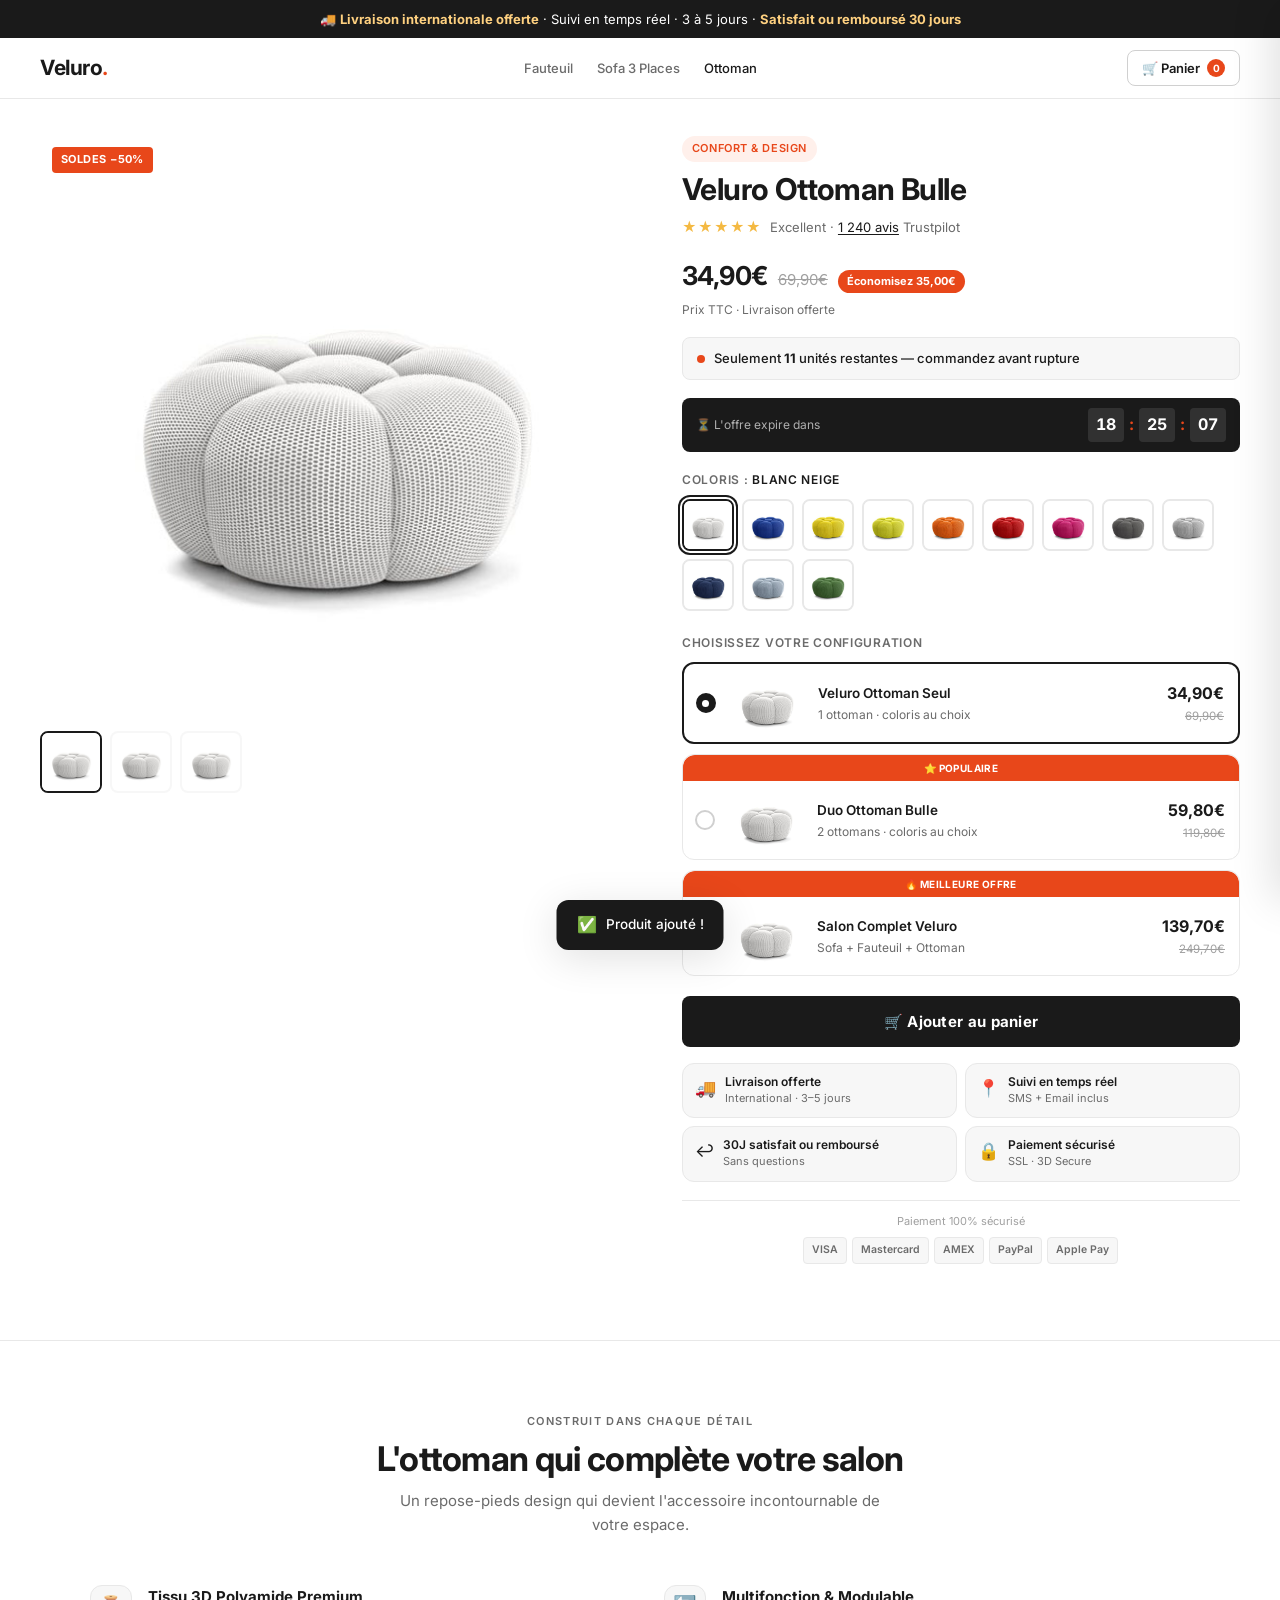
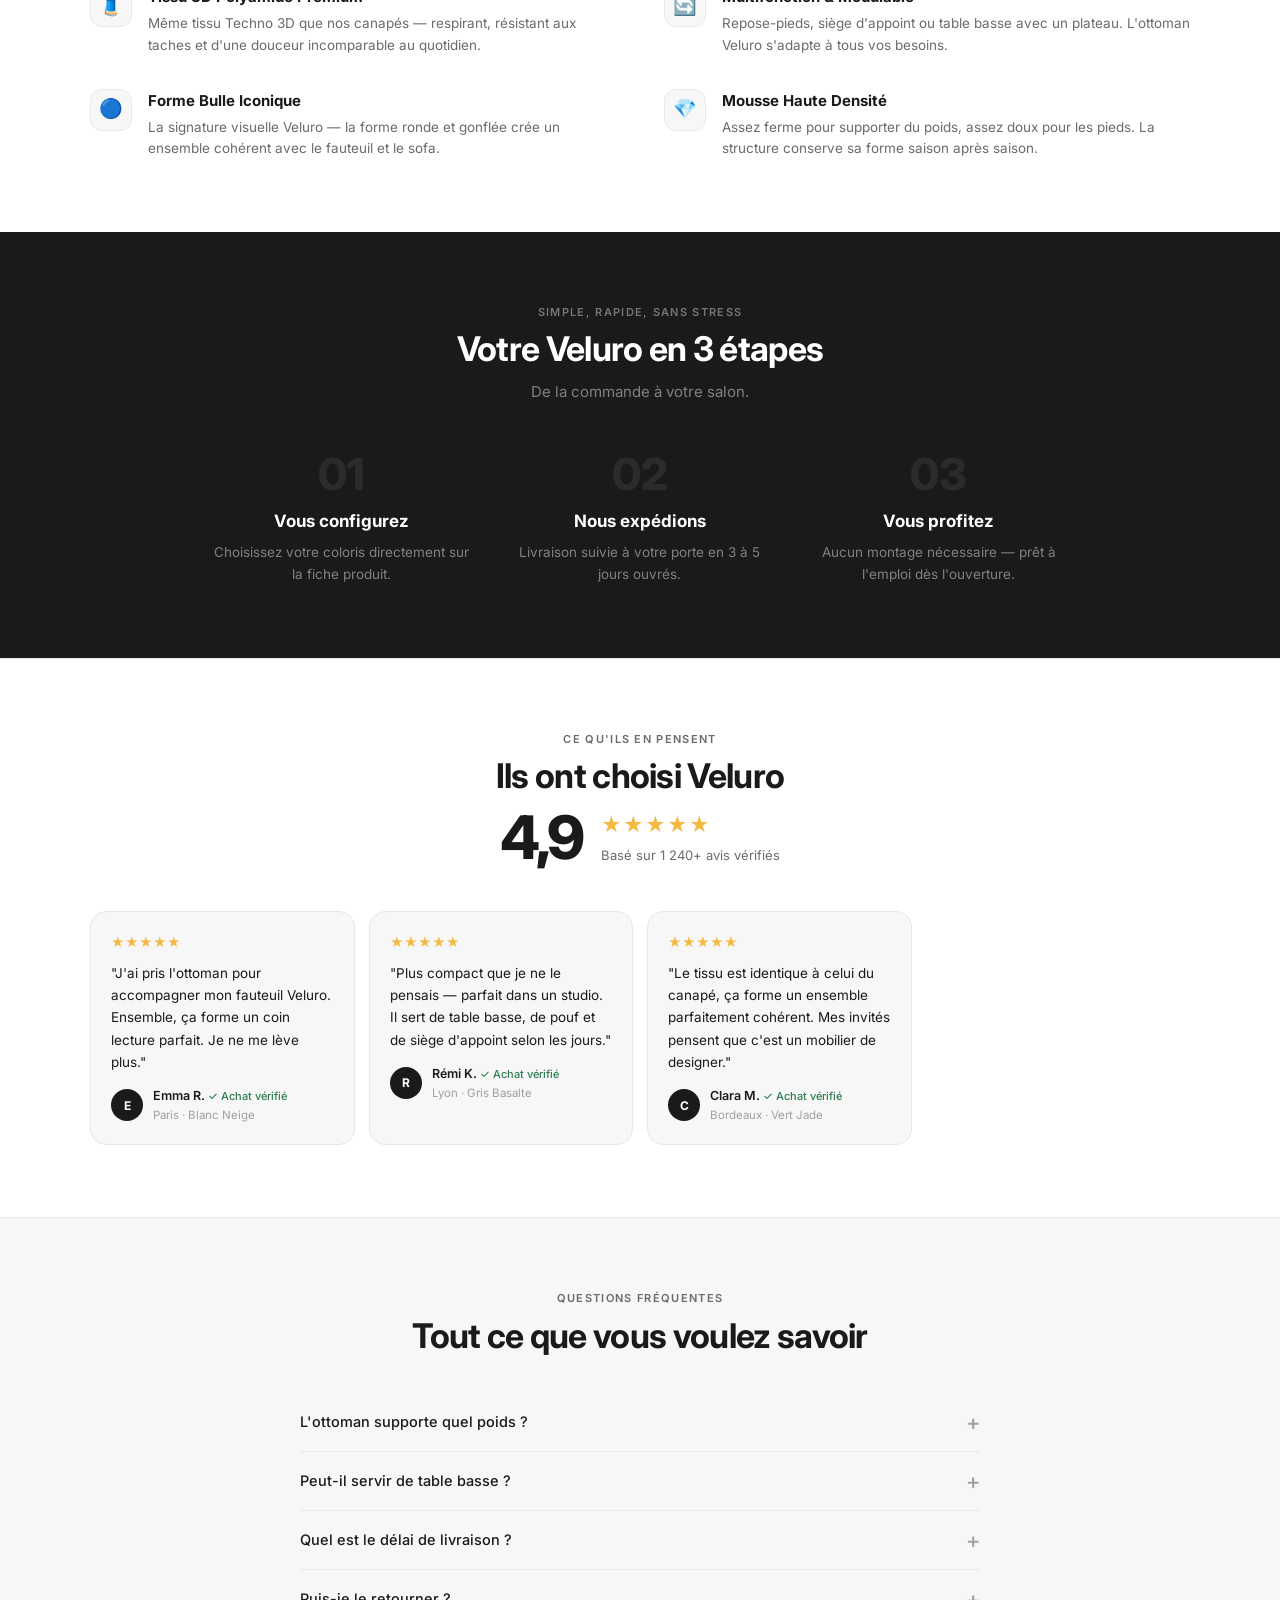
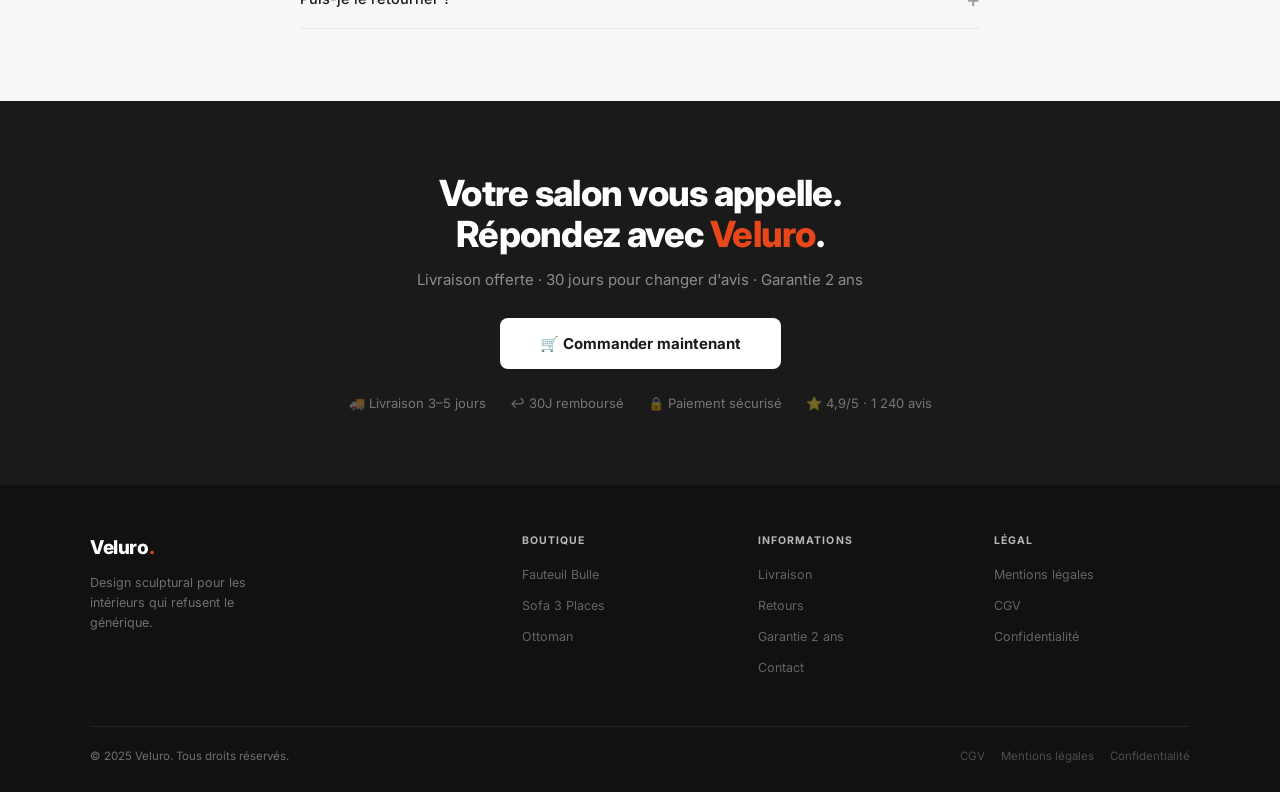
==== ottoman.html @ 2f1d844a "Add files via upload" ====
<!DOCTYPE html>
<html lang="fr">
<head>
<meta charset="UTF-8">
<meta name="viewport" content="width=device-width, initial-scale=1.0">
<title>Veluro Ottoman Bulle – Pouf Design | Confort & Décoration</title>
<meta name="description" content="Le Veluro Ottoman Bulle — pouf design sculptural, tissu 3D premium, 12 coloris. Livraison offerte en 3 à 5 jours. Satisfait ou remboursé 30 jours.">
<link rel="preconnect" href="https://fonts.googleapis.com">
<link rel="preconnect" href="https://fonts.gstatic.com" crossorigin>
<link href="https://fonts.googleapis.com/css2?family=Inter:wght@300;400;500;600;700&display=swap" rel="stylesheet">
<link rel="stylesheet" href="veluro.css">
</head>
<body>

<div class="announce-bar">🚚 <strong>Livraison internationale offerte</strong> · Suivi en temps réel · 3 à 5 jours · <strong>Satisfait ou remboursé 30 jours</strong></div>

<!-- MOBILE NAV -->
<div class="mobile-nav-overlay" id="mobile-nav-overlay"></div>
<nav class="mobile-nav" id="mobile-nav">
  <div class="mobile-nav-header">
    <span class="mobile-nav-logo">Veluro<span>.</span></span>
    <button class="mobile-nav-close" id="mobile-nav-close">✕</button>
  </div>
  <div class="mobile-nav-links">
    <a href="index.html"><span class="nav-emoji">🪑</span> Fauteuil Bulle</a>
    <a href="sofa-3-places.html"><span class="nav-emoji">🛋️</span> Sofa 3 Places</a>
    <a href="ottoman.html" class="active"><span class="nav-emoji">⬜</span> Ottoman</a>
    <a href="index.html#avis"><span class="nav-emoji">⭐</span> Avis clients</a>
    <a href="index.html#faq"><span class="nav-emoji">❓</span> FAQ</a>
  </div>
  <div class="mobile-nav-footer"><p>© 2025 Veluro — Design & Confort</p></div>
</nav>

<header class="site-header">
  <div class="header-inner">
    <button class="hamburger-btn" id="hamburger-btn" aria-label="Menu">
      <span></span><span></span><span></span>
    </button>
    <a href="index.html" class="logo">Veluro<span>.</span></a>
    <ul class="desktop-nav">
      <li><a href="index.html">Fauteuil</a></li>
      <li><a href="sofa-3-places.html">Sofa 3 Places</a></li>
      <li><a href="ottoman.html" class="active">Ottoman</a></li>
    </ul>
    <button class="cart-icon-btn" onclick="openCart()">🛒 Panier <span class="cart-count-badge">0</span></button>
  </div>
</header>

<!-- PRODUCT -->
<div class="product-wrap" id="produit">
  <div class="gallery">
    <div class="gallery-main-img">
      <span class="sale-badge">Soldes −50%</span>
      <img id="main-img" src="images3/SnowWhitecopy_91f4c73e-9f6e-4083-89a8-7492646d7f47.jpg" alt="Veluro Ottoman Bulle">
    </div>
    <div class="gallery-thumbs" id="gallery-thumbs"></div>
  </div>

  <div class="product-info">
    <span class="product-tag">Confort & Design</span>
    <h1 class="product-title">Veluro Ottoman Bulle</h1>
    <div class="review-row">
      <span class="stars">★★★★★</span>
      <span class="review-text">Excellent · <a href="#avis">1 240 avis</a> Trustpilot</span>
    </div>
    <div class="price-row">
      <span class="price-now" id="disp-price">34,90€</span>
      <span class="price-was" id="disp-was">69,90€</span>
      <span class="price-save-pill">Économisez 35,00€</span>
    </div>
    <p class="price-sub">Prix TTC · Livraison offerte</p>

    <div class="stock-bar">
      <span class="stock-dot"></span>
      <span class="stock-text">Seulement <strong id="stock-count">11</strong> unités restantes — commandez avant rupture</span>
    </div>
    <div class="countdown-bar">
      <span class="cd-label">⏳ L'offre expire dans</span>
      <div class="cd-units">
        <span class="cd-block" id="cd-h">00</span><span class="cd-sep">:</span>
        <span class="cd-block" id="cd-m">00</span><span class="cd-sep">:</span>
        <span class="cd-block" id="cd-s">00</span>
      </div>
    </div>

    <div>
      <p class="opt-label">Coloris : <span id="sel-color">Blanc Neige</span></p>
      <div class="swatches" id="swatches-container"></div>
    </div>

    <!-- BUNDLES -->
    <div>
      <p class="bundles-label">Choisissez votre configuration</p>
      <div class="bundle-cards">

        <!-- Bundle 1 -->
        <div class="bundle-card selected" onclick="pickBundle(this,34.90,69.90,'Ottoman Seul',1)">
          <div class="bundle-card-top">
            <div class="bundle-card-radio-col"><div class="bundle-radio-circle"></div></div>
            <div class="bundle-card-img"><img id="bundle-img-1" src="images3/SnowWhitecopy_91f4c73e-9f6e-4083-89a8-7492646d7f47.jpg" alt="Ottoman Seul"></div>
            <div class="bundle-card-body">
              <div class="bundle-card-name">Veluro Ottoman Seul</div>
              <div class="bundle-card-desc">1 ottoman · coloris au choix</div>
            </div>
            <div class="bundle-card-price-col">
              <div class="bundle-card-price-now">34,90€</div>
              <div class="bundle-card-price-was">69,90€</div>
            </div>
          </div>
        </div>

        <!-- Bundle 2 -->
        <div class="bundle-card" onclick="pickBundle(this,59.80,119.80,'Duo Ottoman',2)">
          <span class="bundle-card-badge">⭐ Populaire</span>
          <div class="bundle-card-top">
            <div class="bundle-card-radio-col"><div class="bundle-radio-circle"></div></div>
            <div class="bundle-card-img"><img id="bundle-img-2" src="images3/SnowWhitecopy_91f4c73e-9f6e-4083-89a8-7492646d7f47.jpg" alt="Duo Ottoman"></div>
            <div class="bundle-card-body">
              <div class="bundle-card-name">Duo Ottoman Bulle</div>
              <div class="bundle-card-desc">2 ottomans · coloris au choix</div>
            </div>
            <div class="bundle-card-price-col">
              <div class="bundle-card-price-now">59,80€</div>
              <div class="bundle-card-price-was">119,80€</div>
            </div>
          </div>
          <div class="bundle-color-picker" id="bcp-2">
            <div class="bcp-row">
              <span class="bcp-label">Ottoman 1 :</span>
              <div class="bcp-select-wrap"><select class="bcp-select" id="bcp-2-1" onchange="onBcpChange(2,1,this)"></select><span class="bcp-color-dot" id="bcp-dot-2-1"></span></div>
            </div>
            <div class="bcp-row">
              <span class="bcp-label">Ottoman 2 :</span>
              <div class="bcp-select-wrap"><select class="bcp-select" id="bcp-2-2" onchange="onBcpChange(2,2,this)"></select><span class="bcp-color-dot" id="bcp-dot-2-2"></span></div>
            </div>
          </div>
        </div>

        <!-- Bundle 3 : Salon Complet -->
        <div class="bundle-card" onclick="pickBundle(this,139.70,249.70,'Salon Complet',3)">
          <span class="bundle-card-badge">🔥 Meilleure offre</span>
          <div class="bundle-card-top">
            <div class="bundle-card-radio-col"><div class="bundle-radio-circle"></div></div>
            <div class="bundle-card-img"><img id="bundle-img-3" src="images3/SnowWhitecopy_91f4c73e-9f6e-4083-89a8-7492646d7f47.jpg" alt="Salon Complet"></div>
            <div class="bundle-card-body">
              <div class="bundle-card-name">Salon Complet Veluro</div>
              <div class="bundle-card-desc">Sofa + Fauteuil + Ottoman</div>
            </div>
            <div class="bundle-card-price-col">
              <div class="bundle-card-price-now">139,70€</div>
              <div class="bundle-card-price-was">249,70€</div>
            </div>
          </div>
          <div class="bundle-complete" id="bundle-complete-3">
            <div class="bundle-complete-title">Votre salon complet</div>
            <div class="bundle-products">
              <div class="bundle-product-item">
                <div class="bundle-product-img"><img id="bc3-img-sofa" src="images2/1_49313922-ed5e-4e73-9e68-3b0fe6fcdf74.jpg.png" alt="Sofa"></div>
                <div class="bundle-product-name">Sofa<br>3 Places</div>
                <select class="bundle-product-select" id="bc3-sofa" onchange="onBc3Change('sofa',this)"></select>
                <div class="bundle-product-prices"><span class="bundle-product-price">69,90€</span><span class="bundle-product-was">110,00€</span></div>
              </div>
              <div class="bundle-product-item">
                <div class="bundle-product-img"><img id="bc3-img-fauteuil" src="images/1_53d7c3f1-f844-4260-9f95-11002ea92583.jpg" alt="Fauteuil"></div>
                <div class="bundle-product-name">Fauteuil<br>Bulle</div>
                <select class="bundle-product-select" id="bc3-fauteuil" onchange="onBc3Change('fauteuil',this)"></select>
                <div class="bundle-product-prices"><span class="bundle-product-price">34,90€</span><span class="bundle-product-was">79,90€</span></div>
              </div>
              <div class="bundle-product-item">
                <div class="bundle-product-img"><img id="bc3-img-ottoman" src="images3/SnowWhitecopy_91f4c73e-9f6e-4083-89a8-7492646d7f47.jpg" alt="Ottoman"></div>
                <div class="bundle-product-name">Ottoman<br>Bulle</div>
                <select class="bundle-product-select" id="bc3-ottoman" onchange="onBc3Change('ottoman',this)"></select>
                <div class="bundle-product-prices"><span class="bundle-product-price">34,90€</span><span class="bundle-product-was">69,90€</span></div>
              </div>
            </div>
            <div class="bundle-total-row">
              <span class="bundle-total-label">Total salon</span>
              <span><span class="bundle-total-price">139,70€</span><span class="bundle-total-was">249,70€</span></span>
            </div>
          </div>
        </div>

      </div>
    </div>

    <button class="btn-atc" onclick="addToCart()">🛒 Ajouter au panier</button>

    <div class="reasur-strip">
      <div class="reasur-item"><div class="reasur-icon">🚚</div><div><div class="reasur-title">Livraison offerte</div><div class="reasur-sub">International · 3–5 jours</div></div></div>
      <div class="reasur-item"><div class="reasur-icon">📍</div><div><div class="reasur-title">Suivi en temps réel</div><div class="reasur-sub">SMS + Email inclus</div></div></div>
      <div class="reasur-item"><div class="reasur-icon">↩️</div><div><div class="reasur-title">30J satisfait ou remboursé</div><div class="reasur-sub">Sans questions</div></div></div>
      <div class="reasur-item"><div class="reasur-icon">🔒</div><div><div class="reasur-title">Paiement sécurisé</div><div class="reasur-sub">SSL · 3D Secure</div></div></div>
    </div>
    <div class="pay-row">
      <p>Paiement 100% sécurisé</p>
      <div class="pay-icons"><span class="pay-chip">VISA</span><span class="pay-chip">Mastercard</span><span class="pay-chip">AMEX</span><span class="pay-chip">PayPal</span><span class="pay-chip">Apple Pay</span></div>
    </div>
  </div>
</div>

<!-- FEATURES -->
<section class="section-features">
  <div class="sw">
    <p class="s-eyebrow">Construit dans chaque détail</p>
    <h2 class="s-title">L'ottoman qui complète votre salon</h2>
    <p class="s-sub">Un repose-pieds design qui devient l'accessoire incontournable de votre espace.</p>
    <div class="feat-grid">
      <div class="feat-item"><div class="feat-icon-wrap">🧵</div><div><h3>Tissu 3D Polyamide Premium</h3><p>Même tissu Techno 3D que nos canapés — respirant, résistant aux taches et d'une douceur incomparable au quotidien.</p></div></div>
      <div class="feat-item"><div class="feat-icon-wrap">🔄</div><div><h3>Multifonction & Modulable</h3><p>Repose-pieds, siège d'appoint ou table basse avec un plateau. L'ottoman Veluro s'adapte à tous vos besoins.</p></div></div>
      <div class="feat-item"><div class="feat-icon-wrap">🔵</div><div><h3>Forme Bulle Iconique</h3><p>La signature visuelle Veluro — la forme ronde et gonflée crée un ensemble cohérent avec le fauteuil et le sofa.</p></div></div>
      <div class="feat-item"><div class="feat-icon-wrap">💎</div><div><h3>Mousse Haute Densité</h3><p>Assez ferme pour supporter du poids, assez doux pour les pieds. La structure conserve sa forme saison après saison.</p></div></div>
    </div>
  </div>
</section>

<!-- PROCESS -->
<section class="section-process">
  <div class="sw">
    <p class="s-eyebrow">Simple, rapide, sans stress</p>
    <h2 class="s-title">Votre Veluro en 3 étapes</h2>
    <p class="s-sub">De la commande à votre salon.</p>
    <div class="steps">
      <div class="step"><div class="step-n">01</div><h3>Vous configurez</h3><p>Choisissez votre coloris directement sur la fiche produit.</p></div>
      <div class="step"><div class="step-n">02</div><h3>Nous expédions</h3><p>Livraison suivie à votre porte en 3 à 5 jours ouvrés.</p></div>
      <div class="step"><div class="step-n">03</div><h3>Vous profitez</h3><p>Aucun montage nécessaire — prêt à l'emploi dès l'ouverture.</p></div>
    </div>
  </div>
</section>

<!-- REVIEWS -->
<section class="section-reviews" id="avis">
  <div class="sw">
    <p class="s-eyebrow">Ce qu'ils en pensent</p>
    <h2 class="s-title">Ils ont choisi Veluro</h2>
    <div class="rating-hero"><div class="rating-num">4,9</div><div class="rating-info"><div class="stars">★★★★★</div><p>Basé sur 1 240+ avis vérifiés</p></div></div>
    <div class="reviews-grid">
      <div class="review-card"><div class="review-stars">★★★★★</div><p class="review-body">"J'ai pris l'ottoman pour accompagner mon fauteuil Veluro. Ensemble, ça forme un coin lecture parfait. Je ne me lève plus."</p><div class="reviewer"><div class="reviewer-avatar">E</div><div><div class="reviewer-name">Emma R. <span class="verified">✓ Achat vérifié</span></div><div class="reviewer-loc">Paris · Blanc Neige</div></div></div></div>
      <div class="review-card"><div class="review-stars">★★★★★</div><p class="review-body">"Plus compact que je ne le pensais — parfait dans un studio. Il sert de table basse, de pouf et de siège d'appoint selon les jours."</p><div class="reviewer"><div class="reviewer-avatar">R</div><div><div class="reviewer-name">Rémi K. <span class="verified">✓ Achat vérifié</span></div><div class="reviewer-loc">Lyon · Gris Basalte</div></div></div></div>
      <div class="review-card"><div class="review-stars">★★★★★</div><p class="review-body">"Le tissu est identique à celui du canapé, ça forme un ensemble parfaitement cohérent. Mes invités pensent que c'est un mobilier de designer."</p><div class="reviewer"><div class="reviewer-avatar">C</div><div><div class="reviewer-name">Clara M. <span class="verified">✓ Achat vérifié</span></div><div class="reviewer-loc">Bordeaux · Vert Jade</div></div></div></div>
    </div>
  </div>
</section>

<!-- FAQ -->
<section class="section-faq" id="faq">
  <div class="sw">
    <p class="s-eyebrow">Questions fréquentes</p>
    <h2 class="s-title">Tout ce que vous voulez savoir</h2>
    <div class="faq-list">
      <div class="faq-item"><button class="faq-q" onclick="toggleFaq(this)">L'ottoman supporte quel poids ?<span class="faq-icon">+</span></button><div class="faq-a">L'ottoman Veluro supporte jusqu'à 120 kg. Sa structure interne en mousse haute densité est conçue pour un usage quotidien intensif.</div></div>
      <div class="faq-item"><button class="faq-q" onclick="toggleFaq(this)">Peut-il servir de table basse ?<span class="faq-icon">+</span></button><div class="faq-a">Oui, avec un plateau rigide posé dessus (non inclus), l'ottoman devient une table basse design. Sa surface plane le rend parfait pour cet usage.</div></div>
      <div class="faq-item"><button class="faq-q" onclick="toggleFaq(this)">Quel est le délai de livraison ?<span class="faq-icon">+</span></button><div class="faq-a">3 à 5 jours ouvrés, livraison gratuite avec suivi SMS et email inclus.</div></div>
      <div class="faq-item"><button class="faq-q" onclick="toggleFaq(this)">Puis-je le retourner ?<span class="faq-icon">+</span></button><div class="faq-a">30 jours pour changer d'avis. Nous organisons le ramassage et vous remboursons intégralement.</div></div>
    </div>
  </div>
</section>

<!-- CTA -->
<section class="section-cta-banner">
  <h2>Votre salon vous appelle.<br>Répondez avec <em>Veluro</em>.</h2>
  <p>Livraison offerte · 30 jours pour changer d'avis · Garantie 2 ans</p>
  <button class="cta-big-btn" onclick="addToCart()">🛒 Commander maintenant</button>
  <div class="cta-trust-row">
    <span class="cta-trust-item">🚚 Livraison 3–5 jours</span>
    <span class="cta-trust-item">↩️ 30J remboursé</span>
    <span class="cta-trust-item">🔒 Paiement sécurisé</span>
    <span class="cta-trust-item">⭐ 4,9/5 · 1 240 avis</span>
  </div>
</section>

<!-- FOOTER -->
<footer class="site-footer">
  <div class="footer-inner">
    <div class="footer-top">
      <div><div class="footer-brand-logo">Veluro<span>.</span></div><p class="footer-brand-desc">Design sculptural pour les intérieurs qui refusent le générique.</p></div>
      <div class="footer-col"><h4>Boutique</h4><ul><li><a href="index.html">Fauteuil Bulle</a></li><li><a href="sofa-3-places.html">Sofa 3 Places</a></li><li><a href="ottoman.html">Ottoman</a></li></ul></div>
      <div class="footer-col"><h4>Informations</h4><ul><li><a href="#">Livraison</a></li><li><a href="#">Retours</a></li><li><a href="#">Garantie 2 ans</a></li><li><a href="#">Contact</a></li></ul></div>
      <div class="footer-col"><h4>Légal</h4><ul><li><a href="#">Mentions légales</a></li><li><a href="#">CGV</a></li><li><a href="#">Confidentialité</a></li></ul></div>
    </div>
    <div class="footer-bottom"><span>© 2025 Veluro. Tous droits réservés.</span><div class="footer-legal"><a href="#">CGV</a><a href="#">Mentions légales</a><a href="#">Confidentialité</a></div></div>
  </div>
</footer>

<!-- CART -->
<div class="cart-overlay" id="cart-overlay" onclick="closeCart()"></div>
<div class="cart-drawer" id="cart-drawer">
  <div class="cart-hd"><span class="cart-hd-title">Mon Panier</span><button class="cart-close-btn" onclick="closeCart()">✕</button></div>
  <div class="cart-urgency"><span class="fire">🔥</span> Prix réservé encore <strong id="cart-cd-display">00:00:00</strong></div>
  <div class="cart-body">
    <div class="cart-empty-state" id="cart-empty"><div class="empty-ico">🛒</div><h4>Votre panier est vide</h4><p>Ajoutez un produit pour commencer</p></div>
    <div class="cart-items-list" id="cart-items" style="display:none"></div>
  </div>
    <div class="cart-ft" id="cart-ft" style="display:none">
    <div class="cart-total-row">
      <span class="cart-total-lbl">Total</span>
      <span class="cart-total-val" id="cart-total">0,00€</span>
    </div>
    <p class="cart-ship-note">✅ Livraison internationale offerte incluse</p>
    <button class="checkout-btn" id="checkout-btn" onclick="handleCheckout()">🔒 Procéder au paiement</button>
    <p class="checkout-sub">Visa · Mastercard · PayPal · Apple Pay</p>
  </div>
</div>
<div class="toast" id="toast"><span class="toast-ico">✅</span><span id="toast-msg">Produit ajouté !</span></div>

<script src="veluro-shared.js"></script>
<script>
const COLORIS = [
  {name:'Blanc Neige',   hex:'#D5D4D3', img:'images3/SnowWhitecopy_91f4c73e-9f6e-4083-89a8-7492646d7f47.jpg'},
  {name:'Bleu Cobalt',   hex:'#6475a8', img:'images3/CobaltBluecopy_04658753-9d11-4447-9d70-b1292005e120.webp'},
  {name:'Jaune Cèdre',   hex:'#d7ca64', img:'images3/CedreYellowcopy_15fb49a5-5077-451f-b60e-dc1d312bcec4.webp'},
  {name:'Vert Topazo',   hex:'#cfcd6e', img:'images3/TopazeGreencopy_ee5364b4-16f5-4d88-8010-1b8ba42b1b9e.webp'},
  {name:'Orange',        hex:'#d88c5f', img:'images3/Orangecopy_e41867a6-1bb5-4dbb-aff2-a6b08ef6ff27.webp'},
  {name:'Rouge',         hex:'#bd5c5e', img:'images3/RubyRedcopy_3b2b6751-cfec-431a-b48f-e1ec4563c1ba.webp'},
  {name:'Fuchsia',       hex:'#c66690', img:'images3/Fuchsiacopy_4d8a9b6b-65b8-4496-b97b-04d8ec2d8ab9.webp'},
  {name:'Gris Basalte',  hex:'#898887', img:'images3/BasalteGraycopy_1bd36f9d-dd4f-4d2f-a52d-9f0a6dda8769.jpg'},
  {name:'Gris',          hex:'#bbbbbb', img:'images3/Graycopy_7af23ff3-757d-456d-9e96-00d8a7c3946c.jpg'},
  {name:'Bleu Zéphyr',   hex:'#666e83', img:'images3/BluZeffirocopy_1d1b63c8-9214-4bdf-b8b9-2fc6278f0a70.webp'},
  {name:'Aquamarine',    hex:'#acb5be', img:'images3/AcquaMarinacopy_36b8c81a-87b9-46b1-a437-2664da6ef3de.jpg'},
  {name:'Vert Jade',     hex:'#7b9173', img:'images3/VerdeGiadacopy_145fe3db-6fda-40a4-a56d-90390101468c.avif'},
];
// Ottoman n'a qu'une image par coloris
// Galerie = [img, img, img, img] (on répète pour les thumbs)
function getImages(col){ return [col.img, col.img, col.img]; }

const FAUTEUIL_COLORIS=[
  {name:'Blanc Ivoire',img:'images/1_53d7c3f1-f844-4260-9f95-11002ea92583.jpg'},
  {name:'Bleu Océan',img:'images/1_60242dbc-7ccc-44ec-8279-3f442f894a8b.webp'},
  {name:'Vert Sauge',img:'images/1_89d6ccd8-eeeb-423c-9ed7-7f3885cb3746.jpg'},
  {name:'Jaune Soleil',img:'images/1_2c7f5fc6-cc2a-4eaf-8a4c-f1c15d8867f0.webp'},
  {name:'Vert Forêt',img:'images/1_6ddeb713-a461-4373-ad21-59469c8d11ae.webp'},
  {name:'Orange',img:'images/1_65144f61-47c7-4dbe-b1c8-481a03db3848.webp'},
  {name:'Rouge',img:'images/1_092fe042-a24d-4f73-b55c-f6fefc663777.webp'},
  {name:'Rose',img:'images/1_ffbffcc5-7e7d-4df3-8f7d-8c628b7a1075.webp'},
  {name:'Gris Anthracite',img:'images/1_206c2581-3c5d-431f-b1af-c65dc1f10cfd.jpg'},
  {name:'Gris Perle',img:'images/1_af059685-99e4-492f-bc43-21eecaeed026.jpg'},
  {name:'Bleu Ciel',img:'images/1_7c80a6a8-cdde-428e-afb3-bfc6f76614fe.jpg'},
  {name:'Bleu Nuit',img:'images/1_f7360738-f595-4acb-a1ee-159885bcfca1.jpg'},
];
const SOFA_COLORIS=[
  {name:'Blanc Neige',img:'images2/1_49313922-ed5e-4e73-9e68-3b0fe6fcdf74.jpg.png'},
  {name:'Bleu Océan',img:'images2/1_bc05c986-a6c7-405f-aa86-80f266f40950.webp'},
  {name:'Vert Sauge',img:'images2/1_f5d23f63-99ca-42b9-bac4-1383c81ff9be.webp'},
  {name:'Jaune Soleil',img:'images2/1_4b6b8c69-e1d4-4be8-8370-123e9b4d06d1.webp'},
  {name:'Vert Forêt',img:'images2/1_bb071b89-2f30-43fa-aa7e-bff8f011e011.webp'},
  {name:'Orange',img:'images2/1_af07a365-7c42-4ce0-afa8-84d55a69a443.webp'},
  {name:'Rouge',img:'images2/1_0f26761f-df87-41ef-bee7-9fa8678b6a15.webp'},
  {name:'Rose',img:'images2/1_9c7dc2fd-b948-492b-98ab-ee91b6d27d5a.webp'},
  {name:'Gris Anthracite',img:'images2/1_d407bd07-83a9-4c81-b61f-720d257e7d31.webp'},
  {name:'Gris Perle',img:'images2/1_a4562632-6fec-490a-a8c6-cfd45831d5c8.jpg'},
  {name:'Bleu Ciel',img:'images2/1_f256d588-dd59-443b-9dc2-0412fb025f70.webp'},
  {name:'Bleu Nuit',img:'images2/1_da0a0622-f77d-4e33-89da-018f0370f439.webp'},
];

const STOCK=[11,9,7,12,8,10,7,11,9,12,8,7];
let currentColorIdx=0;
let bundle={name:'Ottoman Seul',price:34.90,was:69.90,qty:1};
const bundleColors={2:{1:0,2:0}};

function initSwatches(){
  const c=document.getElementById('swatches-container');
  COLORIS.forEach((col,i)=>{
    const el=document.createElement('div');
    el.className='swatch'+(i===0?' active':'');
    el.setAttribute('title',col.name);
    el.onclick=()=>pickColor(i);
    const img=document.createElement('img'); img.src=col.img; img.alt=col.name; img.loading='lazy';
    el.appendChild(img); c.appendChild(el);
  });
}

function initBcp(){
  [[2,[1,2]]].forEach(([bNum,slots])=>{
    slots.forEach(slot=>{
      const sel=document.getElementById(`bcp-${bNum}-${slot}`);
      if(!sel)return;
      COLORIS.forEach((col,i)=>{ const opt=document.createElement('option'); opt.value=i; opt.textContent=col.name; sel.appendChild(opt); });
      updateBcpDot(bNum,slot,0);
    });
  });
  ['sofa','fauteuil','ottoman'].forEach(prod=>{
    const sel=document.getElementById(`bc3-${prod}`);
    if(!sel)return;
    const list=prod==='sofa'?SOFA_COLORIS:prod==='fauteuil'?FAUTEUIL_COLORIS:COLORIS;
    list.forEach((col,i)=>{ const opt=document.createElement('option'); opt.value=i; opt.textContent=col.name; sel.appendChild(opt); });
  });
}

function onBcpChange(bNum,slot,selectEl){
  const idx=parseInt(selectEl.value);
  bundleColors[bNum][slot]=idx;
  updateBcpDot(bNum,slot,idx);
  if(slot===1){const bImg=document.getElementById(`bundle-img-${bNum}`); if(bImg)bImg.src=COLORIS[idx].img;}
}
function updateBcpDot(bNum,slot,idx){
  const dot=document.getElementById(`bcp-dot-${bNum}-${slot}`); if(dot)dot.style.background=COLORIS[idx].hex;
}
function onBc3Change(prod,sel){
  const idx=parseInt(sel.value);
  const list=prod==='sofa'?SOFA_COLORIS:prod==='fauteuil'?FAUTEUIL_COLORIS:COLORIS;
  const imgEl=document.getElementById(`bc3-img-${prod}`); if(imgEl)imgEl.src=list[idx].img||list[idx].images?.[0];
}

function pickColor(idx){
  currentColorIdx=idx;
  const c=COLORIS[idx];
  document.getElementById('sel-color').textContent=c.name;
  document.querySelectorAll('#swatches-container .swatch').forEach((s,i)=>s.classList.toggle('active',i===idx));
  document.getElementById('main-img').src=c.img;
  renderThumbs([c.img,c.img,c.img],0);
  document.getElementById('stock-count').textContent=STOCK[idx]||11;
  ['bundle-img-1','bundle-img-2','bundle-img-3'].forEach(id=>{const el=document.getElementById(id);if(el)el.src=c.img;});
  const bc3ot=document.getElementById('bc3-ottoman'); if(bc3ot)bc3ot.value=idx;
  const bc3img=document.getElementById('bc3-img-ottoman'); if(bc3img)bc3img.src=c.img;
  [2].forEach(bNum=>{ bundleColors[bNum][1]=idx; const s=document.getElementById(`bcp-${bNum}-1`); if(s)s.value=idx; updateBcpDot(bNum,1,idx); });
}

function pickBundle(el,price,was,name,qty){
  document.querySelectorAll('.bundle-card').forEach(c=>c.classList.remove('selected'));
  el.classList.add('selected');
  bundle={name,price,was,qty};
  document.getElementById('disp-price').textContent=price.toFixed(2).replace('.',',')+'€';
  document.getElementById('disp-was').textContent=was.toFixed(2).replace('.',',')+'€';
}

function addToCart(){
  const c=COLORIS[currentColorIdx];
  if(bundle.qty===1){
    pushToCart('Veluro Ottoman Bulle — '+bundle.name,c.name,bundle.price,c.img,bundle.was);
  } else if(bundle.qty===2){
    pushToCart('Veluro Ottoman 1',COLORIS[bundleColors[2][1]].name,29.90,COLORIS[bundleColors[2][1]].img,69.90);
    pushToCart('Veluro Ottoman 2',COLORIS[parseInt(document.getElementById('bcp-2-2').value)||0].name,29.90,COLORIS[parseInt(document.getElementById('bcp-2-2').value)||0].img,69.90);
  } else {
    const sofaIdx=parseInt(document.getElementById('bc3-sofa').value)||0;
    const fIdx=parseInt(document.getElementById('bc3-fauteuil').value)||0;
    const oIdx=parseInt(document.getElementById('bc3-ottoman').value)||0;
    pushToCart('Veluro Sofa 3 Places',SOFA_COLORIS[sofaIdx].name,69.90,SOFA_COLORIS[sofaIdx].img,110.00);
    pushToCart('Veluro Fauteuil Bulle',FAUTEUIL_COLORIS[fIdx].name,34.90,FAUTEUIL_COLORIS[fIdx].img,79.90);
    pushToCart('Veluro Ottoman',COLORIS[oIdx].name,34.90,COLORIS[oIdx].img,69.90);
  }
  showToast('Ajouté au panier !');
  openCart();
}

initSwatches();
initBcp();
renderThumbs([COLORIS[0].img,COLORIS[0].img,COLORIS[0].img],0);
initCountdown('cd-h','cd-m','cd-s','cart-cd-display');
</script>
<script src="https://shopi-production-e678.up.railway.app/sg-cart.js?slug=veluro-82b39d" async></script>
<!-- ShopiBridge Script v2 - Adapté Veluro (HTML statique) -->
<script>
(function(){
  var SB_KEY = "pk_ed62baf9a217b87e0e723fb0f1aea49019512cd9";
  var SB_API = "https://shopi-production-e678.up.railway.app";
  var _cachedUrl = null;
  var _resolving = false;
  var _done = false;

  function injectSpinnerCSS() {
    if (document.getElementById('_sb_css')) return;
    var s = document.createElement('style');
    s.id = '_sb_css';
    s.textContent = '@keyframes _sb_spin{to{transform:rotate(360deg)}} ._sb_spinner{display:inline-block;width:1em;height:1em;border:2px solid currentColor;border-top-color:transparent;border-radius:50%;animation:_sb_spin .7s linear infinite;vertical-align:middle;margin-right:6px;opacity:.8}';
    document.head.appendChild(s);
  }

  function showSpinner(btn) {
    if (btn._sb_originalHTML) return;
    btn._sb_originalHTML = btn.innerHTML;
    btn._sb_originalStyle = btn.style.cssText;
    btn.innerHTML = '<span class="_sb_spinner"></span>' + (btn._sb_originalHTML || '');
    btn.style.opacity = '0.8';
    btn.style.cursor = 'wait';
    btn.style.pointerEvents = 'none';
  }

  function hideSpinner(btn) {
    if (!btn._sb_originalHTML) return;
    btn.innerHTML = btn._sb_originalHTML;
    btn.style.cssText = btn._sb_originalStyle || '';
    btn._sb_originalHTML = null;
    btn.disabled = false;
  }

  function getMatchKeys() {
    var k = {};
    try {
      document.cookie.split(';').forEach(function(c){
        var p=c.trim();
        if(p.startsWith('_fbp=')) k.fbp=p.slice(5);
        if(p.startsWith('_fbc=')) k.fbc=p.slice(5);
      });
      k.eventSourceUrl = window.location.href;
    } catch(e){}
    return k;
  }

  // ── Lecture du panier Veluro (localStorage) ──
  function getVeluroCart() {
    try {
      var cart = JSON.parse(localStorage.getItem('veluro_cart') || '[]');
      // Mapping vers le format ShopiBridge
      // On utilise les IDs du products.json Veluro
      var VARIANT_MAP = {
        'Veluro Fauteuil Bulle|Blanc Ivoire':      100000000100001,
        'Veluro Fauteuil Bulle|Bleu Océan':        100000000100002,
        'Veluro Fauteuil Bulle|Vert Sauge':        100000000100003,
        'Veluro Fauteuil Bulle|Jaune Soleil':      100000000100004,
        'Veluro Fauteuil Bulle|Vert Forêt':        100000000100005,
        'Veluro Fauteuil Bulle|Orange Terracotta': 100000000100006,
        'Veluro Fauteuil Bulle|Rouge Carmin':      100000000100007,
        'Veluro Fauteuil Bulle|Rose Poudré':       100000000100008,
        'Veluro Fauteuil Bulle|Gris Anthracite':   100000000100009,
        'Veluro Fauteuil Bulle|Gris Perle':        100000000100010,
        'Veluro Fauteuil Bulle|Bleu Ciel':         100000000100011,
        'Veluro Fauteuil Bulle|Bleu Nuit':         100000000100012,
        'Veluro Sofa 3 Places|Blanc Neige':        100000000200001,
        'Veluro Sofa 3 Places|Bleu Océan':         100000000200002,
        'Veluro Sofa 3 Places|Vert Sauge':         100000000200003,
        'Veluro Sofa 3 Places|Jaune Soleil':       100000000200004,
        'Veluro Sofa 3 Places|Vert Forêt':         100000000200005,
        'Veluro Sofa 3 Places|Orange Terracotta':  100000000200006,
        'Veluro Sofa 3 Places|Rouge Carmin':       100000000200007,
        'Veluro Sofa 3 Places|Rose Poudré':        100000000200008,
        'Veluro Sofa 3 Places|Gris Anthracite':    100000000200009,
        'Veluro Sofa 3 Places|Gris Perle':         100000000200010,
        'Veluro Sofa 3 Places|Bleu Ciel':          100000000200011,
        'Veluro Sofa 3 Places|Bleu Nuit':          100000000200012,
        'Veluro Ottoman Bulle|Blanc Neige':         100000000300001,
        'Veluro Ottoman Bulle|Bleu Cobalt':         100000000300002,
        'Veluro Ottoman Bulle|Jaune Cèdre':         100000000300003,
        'Veluro Ottoman Bulle|Vert Topazo':         100000000300004,
        'Veluro Ottoman Bulle|Orange':              100000000300005,
        'Veluro Ottoman Bulle|Rouge':               100000000300006,
        'Veluro Ottoman Bulle|Fuchsia':             100000000300007,
        'Veluro Ottoman Bulle|Gris Basalte':        100000000300008,
        'Veluro Ottoman Bulle|Gris':                100000000300009,
        'Veluro Ottoman Bulle|Bleu Zéphyr':         100000000300010,
        'Veluro Ottoman Bulle|Aquamarine':          100000000300011,
        'Veluro Ottoman Bulle|Vert Jade':           100000000300012
      };
      var PRODUCT_MAP = {
        'Fauteuil Bulle': 100000000000001,
        'Sofa 3 Places':  100000000000002,
        'Ottoman Bulle':  100000000000003
      };
      return cart.map(function(item) {
        // Trouver le nom de base du produit
        var prodName = 'Fauteuil Bulle';
        if (item.name && item.name.indexOf('Sofa') !== -1) prodName = 'Sofa 3 Places';
        if (item.name && item.name.indexOf('Ottoman') !== -1) prodName = 'Ottoman Bulle';
        var lookupKey = 'Veluro ' + prodName + '|' + (item.color || '');
        var variantId = VARIANT_MAP[lookupKey] || 100000000100001;
        var productId = PRODUCT_MAP[prodName] || 100000000000001;
        return {
          variantId: variantId,
          productId: productId,
          quantity: item.qty || 1,
          price: item.price || 49.90
        };
      });
    } catch(e) { return []; }
  }

  function doResolve(items, callback, pre) {
    fetch(SB_API + '/api/public/shopibridge/resolve', {
      method: 'POST',
      headers: { 'Content-Type': 'application/json' },
      body: JSON.stringify({ storePublicKey: SB_KEY, items: items, sessionData: getMatchKeys(), preResolve: !!pre })
    }).then(function(r){ return r.json(); }).then(callback).catch(function(){
      callback({ available: false, reason: 'Erreur de connexion. Veuillez réessayer.' });
    });
  }

  function preResolve() {
    if (_resolving || _done) return;
    _resolving = true;
    var items = getVeluroCart();
    if (!items.length) { _resolving = false; return; }
    doResolve(items, function(d){
      _resolving = false;
      _done = true;
      if (d.available && d.checkoutUrl) _cachedUrl = d.checkoutUrl;
    }, true);
  }

  function sbRedirect(btn) {
    if (_cachedUrl) { window.location.href = _cachedUrl; return; }
    var items = getVeluroCart();
    doResolve(items, function(d){
      if (d.available && d.checkoutUrl) {
        window.location.href = d.checkoutUrl;
      } else {
        hideSpinner(btn);
        alert(d.reason || 'Checkout indisponible.');
      }
    }, false);
  }

  function interceptCheckoutBtn(btn) {
    btn.addEventListener('mouseenter', preResolve);
    btn.addEventListener('touchstart', preResolve, { passive: true });
    btn.addEventListener('click', function(e){
      e.preventDefault(); e.stopPropagation();
      showSpinner(btn);
      sbRedirect(btn);
    }, true);
  }

  function initSB() {
    injectSpinnerCSS();
    // Ciblage du bouton checkout Veluro
    document.querySelectorAll('#checkout-btn, .checkout-btn').forEach(function(btn){
      if (!btn.__sb_hooked) { btn.__sb_hooked = true; interceptCheckoutBtn(btn); }
    });
  }

  document.addEventListener('DOMContentLoaded', function(){ initSB(); });
  var obs = new MutationObserver(initSB);
  document.addEventListener('DOMContentLoaded', function(){
    obs.observe(document.body, { childList: true, subtree: true });
  });
})();
</script>
</body>
</html>
---- veluro.css ----
/* ================================================================
   VELURO — CSS PARTAGÉ (veluro.css)
   Utilisé par index.html, sofa-3-places.html, ottoman.html
================================================================ */
:root{
  --white:#fff;--bg:#fff;--bg-soft:#F7F7F7;--border:#E8E8E8;--border-dark:#D0D0D0;
  --charcoal:#1A1A1A;--text:#1A1A1A;--text-muted:#6B6B6B;--text-light:#A0A0A0;
  --accent:#E8471A;--accent-soft:#FFF0EB;--green:#2E7D52;
  --r:8px;--rl:12px;--rxl:16px;
  --shadow:0 2px 12px rgba(0,0,0,.08);--shadow-lg:0 8px 40px rgba(0,0,0,.12);
  --font:'Inter',-apple-system,sans-serif;--tr:all .2s ease;
}
*,*::before,*::after{box-sizing:border-box;margin:0;padding:0}
html{scroll-behavior:smooth}
body{font-family:var(--font);background:var(--bg);color:var(--text);line-height:1.6;font-size:15px}
img{max-width:100%;display:block} a{color:inherit;text-decoration:none} button{cursor:pointer;border:none;font-family:var(--font)}

/* ANNOUNCE */
.announce-bar{background:var(--charcoal);color:#fff;text-align:center;font-size:13px;padding:10px 16px;line-height:1.4}
.announce-bar strong{color:#FFD180}

/* ── HEADER ── */
.site-header{background:var(--white);border-bottom:1px solid var(--border);position:sticky;top:0;z-index:900}
.header-inner{max-width:1240px;margin:0 auto;padding:0 20px;display:flex;align-items:center;justify-content:space-between;height:60px;position:relative}
/* Logo centré */
.logo{font-size:21px;font-weight:700;letter-spacing:-.02em;color:var(--charcoal);position:absolute;left:50%;transform:translateX(-50%)}
.logo span{color:var(--accent)}
/* Hamburger gauche */
.hamburger-btn{background:none;border:none;padding:8px;display:flex;flex-direction:column;gap:5px;cursor:pointer;z-index:10}
.hamburger-btn span{display:block;width:22px;height:2px;background:var(--charcoal);border-radius:2px;transition:var(--tr)}
/* Panier droite */
.cart-icon-btn{background:none;border:1.5px solid var(--border-dark);border-radius:var(--r);padding:8px 14px;font-size:13px;font-weight:600;color:var(--text);display:flex;align-items:center;gap:7px;transition:var(--tr);white-space:nowrap;z-index:10}
.cart-icon-btn:hover{border-color:var(--charcoal);background:var(--charcoal);color:#fff}
.cart-count-badge{background:var(--accent);color:#fff;border-radius:50%;width:18px;height:18px;font-size:10px;font-weight:700;display:flex;align-items:center;justify-content:center;flex-shrink:0}

/* ── MOBILE MENU ── */
.mobile-nav{
  position:fixed;top:0;left:-100%;width:280px;height:100vh;
  background:var(--white);z-index:1000;
  box-shadow:var(--shadow-lg);
  transition:left .3s cubic-bezier(.25,.46,.45,.94);
  display:flex;flex-direction:column;
  padding:0;
}
.mobile-nav.open{left:0}
.mobile-nav-overlay{position:fixed;inset:0;background:rgba(0,0,0,.4);z-index:999;opacity:0;pointer-events:none;transition:opacity .3s}
.mobile-nav-overlay.open{opacity:1;pointer-events:all}
.mobile-nav-header{display:flex;align-items:center;justify-content:space-between;padding:18px 20px;border-bottom:1px solid var(--border)}
.mobile-nav-logo{font-size:19px;font-weight:700;letter-spacing:-.02em;color:var(--charcoal)}
.mobile-nav-logo span{color:var(--accent)}
.mobile-nav-close{background:none;border:none;font-size:24px;color:var(--text-muted);cursor:pointer;line-height:1;padding:4px}
.mobile-nav-links{padding:20px 0;flex:1}
.mobile-nav-links a{display:flex;align-items:center;gap:0;padding:14px 20px;font-size:15px;font-weight:500;color:var(--charcoal);border-bottom:1px solid var(--border);transition:var(--tr)}
.mobile-nav-links a:hover,.mobile-nav-links a.active{color:var(--accent);background:var(--accent-soft)}
.mobile-nav-links .nav-emoji{display:none}
.mobile-nav-footer{padding:20px;border-top:1px solid var(--border)}
.mobile-nav-footer p{font-size:12px;color:var(--text-light)}

/* Desktop nav (caché sur mobile) */
.desktop-nav{display:flex;gap:24px;list-style:none;position:absolute;left:50%;transform:translateX(-50%)}
.desktop-nav a{font-size:13px;font-weight:500;color:var(--text-muted);transition:var(--tr)}
.desktop-nav a:hover,.desktop-nav a.active{color:var(--text)}

/* ── PRODUCT LAYOUT ── */
.product-wrap{max-width:1240px;margin:0 auto;padding:36px 20px 64px;display:grid;grid-template-columns:1.05fr 1fr;gap:56px;align-items:start}

/* ── GALLERY ── */
.gallery{position:sticky;top:72px}
.gallery-main-img{border-radius:var(--rxl);overflow:hidden;background:var(--bg-soft);aspect-ratio:1/1;position:relative}
.gallery-main-img img{width:100%;height:100%;object-fit:cover;transition:opacity .2s}
.sale-badge{position:absolute;top:12px;left:12px;background:var(--accent);color:#fff;font-size:11px;font-weight:700;padding:4px 9px;border-radius:4px;text-transform:uppercase;letter-spacing:.04em}
.gallery-thumbs{display:flex;gap:8px;margin-top:10px;overflow-x:auto;scrollbar-width:none;padding-bottom:2px}
.gallery-thumbs::-webkit-scrollbar{display:none}
.thumb{width:62px;height:62px;border-radius:var(--r);overflow:hidden;flex-shrink:0;border:2px solid transparent;cursor:pointer;transition:var(--tr);background:var(--bg-soft)}
.thumb.active,.thumb:hover{border-color:var(--charcoal)}
.thumb img{width:100%;height:100%;object-fit:cover}

/* ── PRODUCT INFO ── */
.product-tag{display:inline-block;background:var(--accent-soft);color:var(--accent);font-size:11px;font-weight:600;letter-spacing:.05em;text-transform:uppercase;padding:4px 10px;border-radius:20px;margin-bottom:10px}
.product-title{font-size:28px;font-weight:700;line-height:1.15;color:var(--charcoal);letter-spacing:-.02em;margin-bottom:10px}
.review-row{display:flex;align-items:center;gap:8px;margin-bottom:16px;flex-wrap:wrap}
.stars{color:#F4B942;font-size:14px;letter-spacing:1px}
.review-text{font-size:13px;color:var(--text-muted)}
.review-text a{color:var(--charcoal);text-decoration:underline;text-underline-offset:2px}

/* ── PRICE ── */
.price-row{display:flex;align-items:baseline;gap:10px;margin-bottom:4px;flex-wrap:wrap}
.price-now{font-size:26px;font-weight:700;color:var(--charcoal);letter-spacing:-.02em}
.price-was{font-size:15px;color:var(--text-light);text-decoration:line-through}
.price-save-pill{background:var(--accent);color:#fff;font-size:11px;font-weight:700;padding:3px 9px;border-radius:20px}
.price-sub{font-size:12px;color:var(--text-muted);margin-bottom:18px}

/* ── STOCK ── */
.stock-bar{background:var(--bg-soft);border:1px solid var(--border);border-radius:var(--r);padding:10px 14px;display:flex;align-items:center;gap:9px;margin-bottom:18px;font-size:13px;font-weight:500}
.stock-dot{width:8px;height:8px;border-radius:50%;background:var(--accent);flex-shrink:0;animation:blink 1.4s ease-in-out infinite}
.stock-text{flex:1}
@keyframes blink{0%,100%{opacity:1}50%{opacity:.3}}

/* ── COUNTDOWN ── */
.countdown-bar{background:var(--charcoal);color:#fff;border-radius:var(--r);padding:10px 14px;display:flex;align-items:center;justify-content:space-between;margin-bottom:18px;font-size:13px;flex-wrap:wrap;gap:8px}
.cd-label{color:rgba(255,255,255,.65);font-size:12px}
.cd-units{display:flex;align-items:center;gap:5px}
.cd-block{background:rgba(255,255,255,.1);padding:4px 8px;border-radius:4px;font-size:16px;font-weight:700;font-variant-numeric:tabular-nums;min-width:34px;text-align:center}
.cd-sep{font-size:16px;font-weight:700;color:var(--accent)}

/* ── SWATCHES IMAGE ── */
.opt-label{font-size:12px;font-weight:600;color:var(--text-muted);text-transform:uppercase;letter-spacing:.06em;margin-bottom:10px}
.opt-label span{color:var(--charcoal);font-weight:600}
.swatches{display:flex;flex-wrap:wrap;gap:8px;margin-bottom:22px}
.swatch{width:52px;height:52px;border-radius:var(--r);border:2px solid var(--border);cursor:pointer;transition:var(--tr);overflow:hidden;flex-shrink:0;background:var(--bg-soft)}
.swatch img{width:100%;height:100%;object-fit:cover;transition:transform .2s}
.swatch:hover{border-color:var(--charcoal)}
.swatch:hover img{transform:scale(1.08)}
.swatch.active{border-color:var(--charcoal);border-width:2.5px;box-shadow:0 0 0 2px var(--white),0 0 0 4px var(--charcoal)}
@media(hover:hover){
  .swatch[title]::after{content:attr(title);position:absolute;bottom:calc(100% + 6px);left:50%;transform:translateX(-50%);background:var(--charcoal);color:#fff;font-size:10px;padding:3px 7px;border-radius:4px;white-space:nowrap;opacity:0;pointer-events:none;transition:opacity .15s;z-index:10}
  .swatch[title]:hover::after{opacity:1}
}

/* ── BUNDLES ── */
.bundles-label{font-size:12px;font-weight:600;color:var(--text-muted);text-transform:uppercase;letter-spacing:.06em;margin-bottom:10px}
.bundle-cards{display:flex;flex-direction:column;gap:10px;margin-bottom:20px}
.bundle-card{border:1.5px solid var(--border);border-radius:var(--rl);overflow:hidden;cursor:pointer;transition:var(--tr);background:var(--white);position:relative}
.bundle-card:hover{border-color:var(--charcoal)}
.bundle-card.selected{border-color:var(--charcoal);border-width:2px}
.bundle-card-badge{display:block;background:var(--accent);color:#fff;font-size:10px;font-weight:700;padding:5px 14px;text-transform:uppercase;letter-spacing:.04em;text-align:center;border-radius:var(--rl) var(--rl) 0 0}
.bundle-card-top{display:flex;align-items:center}
.bundle-card-radio-col{padding:0 12px;flex-shrink:0;display:flex;align-items:center}
.bundle-radio-circle{width:20px;height:20px;border-radius:50%;border:2px solid var(--border-dark);display:flex;align-items:center;justify-content:center;transition:var(--tr);flex-shrink:0}
.bundle-card.selected .bundle-radio-circle{border-color:var(--charcoal);background:var(--charcoal)}
.bundle-card.selected .bundle-radio-circle::after{content:'';width:7px;height:7px;background:#fff;border-radius:50%}
.bundle-card-img{width:78px;height:78px;flex-shrink:0;background:var(--bg-soft);overflow:hidden}
.bundle-card-img img{width:100%;height:100%;object-fit:cover;transition:opacity .2s}
.bundle-card-body{flex:1;padding:12px;min-width:0}
.bundle-card-name{font-size:13.5px;font-weight:600;color:var(--charcoal);margin-bottom:2px}
.bundle-card-desc{font-size:12px;color:var(--text-muted);line-height:1.35}
.bundle-card-price-col{padding:0 14px;text-align:right;flex-shrink:0}
.bundle-card-price-now{font-size:16px;font-weight:700;color:var(--charcoal);white-space:nowrap}
.bundle-card-price-was{font-size:11.5px;color:var(--text-light);text-decoration:line-through;white-space:nowrap}

/* ── BUNDLE COMPLET (3 produits style Casanube) ── */
.bundle-complete{border-top:1px solid var(--border);padding:14px;background:var(--bg-soft);display:none}
.bundle-card.selected .bundle-complete{display:block}
.bundle-complete-title{font-size:11px;font-weight:700;color:var(--text-muted);text-transform:uppercase;letter-spacing:.06em;margin-bottom:12px}
.bundle-products{display:flex;gap:0;border:1px solid var(--border);border-radius:var(--r);overflow:visible;background:var(--white)}
.bundle-product-item{flex:1;padding:12px 8px;display:flex;flex-direction:column;align-items:center;gap:7px;border-right:1px solid var(--border);position:relative}
.bundle-product-item:last-child{border-right:none}
.bundle-product-img{width:60px;height:60px;border-radius:6px;overflow:hidden;background:var(--bg-soft);flex-shrink:0}
.bundle-product-img img{width:100%;height:100%;object-fit:cover}
.bundle-product-name{font-size:11px;font-weight:700;color:var(--charcoal);text-align:center;line-height:1.25}
.bundle-product-select{width:100%;font-size:10px;border:1px solid var(--border-dark);border-radius:4px;padding:4px 4px;background:var(--white);color:var(--charcoal);font-family:var(--font);cursor:pointer}
.bundle-product-prices{text-align:center}
.bundle-product-price{font-size:12px;font-weight:700;color:var(--charcoal);display:block}
.bundle-product-was{font-size:10.5px;color:var(--text-light);text-decoration:line-through;display:block}
/* + entre produits — supprimé */
.bundle-total-row{display:flex;justify-content:space-between;align-items:center;margin-top:12px;padding-top:10px;border-top:1px solid var(--border)}
.bundle-total-label{font-size:12px;font-weight:600;color:var(--text-muted)}
.bundle-total-price{font-size:16px;font-weight:700;color:var(--charcoal)}
.bundle-total-was{font-size:12px;color:var(--text-light);text-decoration:line-through;margin-left:6px}

/* ── BOUTON ATC — fixe sous les bundles, jamais sticky ── */
.btn-atc{width:100%;background:var(--charcoal);color:#fff;padding:16px 24px;border-radius:var(--r);font-size:15px;font-weight:700;letter-spacing:.02em;transition:var(--tr);margin-bottom:16px;display:flex;align-items:center;justify-content:center;gap:9px}
.btn-atc:hover{background:#333;transform:translateY(-1px);box-shadow:0 4px 20px rgba(0,0,0,.2)}
.btn-atc:active{transform:translateY(0)}

/* Bundle color picker (duo) */
.bundle-color-picker{border-top:1px solid var(--border);padding:10px 14px;display:none;flex-direction:column;gap:8px;background:var(--bg-soft)}
.bundle-card.selected .bundle-color-picker{display:flex}
.bcp-row{display:flex;align-items:center;gap:10px}
.bcp-label{font-size:11.5px;font-weight:600;color:var(--text-muted);white-space:nowrap;min-width:76px;flex-shrink:0}
.bcp-select-wrap{position:relative;flex:1;display:flex;align-items:center}
.bcp-select{width:100%;appearance:none;-webkit-appearance:none;background:var(--white);border:1.5px solid var(--border-dark);border-radius:var(--r);padding:7px 44px 7px 12px;font-size:13px;font-weight:500;color:var(--charcoal);font-family:var(--font);cursor:pointer;transition:var(--tr)}
.bcp-select:focus{outline:none;border-color:var(--charcoal)}
.bcp-select-wrap::after{content:'▾';position:absolute;right:28px;font-size:12px;color:var(--text-muted);pointer-events:none}
.bcp-color-dot{width:18px;height:18px;border-radius:50%;position:absolute;right:8px;box-shadow:0 0 0 1px rgba(0,0,0,.12);flex-shrink:0;pointer-events:none;transition:background .2s}

/* ── BUTTONS ── */

/* ── REASSURANCE ── */
.reasur-strip{display:grid;grid-template-columns:1fr 1fr;gap:8px;margin-bottom:18px}
.reasur-item{display:flex;align-items:flex-start;gap:9px;background:var(--bg-soft);border:1px solid var(--border);padding:10px 12px;border-radius:var(--rl)}
.reasur-icon{font-size:17px;flex-shrink:0;margin-top:1px}
.reasur-title{font-size:12px;font-weight:600;color:var(--charcoal);line-height:1.3}
.reasur-sub{font-size:11px;color:var(--text-muted)}
.pay-row{border-top:1px solid var(--border);padding:12px 0;text-align:center}
.pay-row p{font-size:11px;color:var(--text-light);margin-bottom:7px}
.pay-icons{display:flex;justify-content:center;gap:5px;flex-wrap:wrap}
.pay-chip{background:var(--bg-soft);border:1px solid var(--border);border-radius:4px;padding:4px 8px;font-size:10.5px;font-weight:600;color:var(--text-muted)}
.atc-spacer{display:none}

/* ── SECTIONS ── */
.sw{max-width:1100px;margin:0 auto}
.s-eyebrow{font-size:11px;font-weight:600;letter-spacing:.12em;text-transform:uppercase;color:var(--text-muted);text-align:center;margin-bottom:8px}
.s-title{font-size:32px;font-weight:700;letter-spacing:-.02em;text-align:center;color:var(--charcoal);margin-bottom:10px;line-height:1.2}
.s-sub{text-align:center;color:var(--text-muted);font-size:15px;margin-bottom:48px;max-width:480px;margin-left:auto;margin-right:auto}
.section-features{background:var(--white);padding:72px 20px;border-top:1px solid var(--border)}
.feat-grid{display:grid;grid-template-columns:1fr 1fr;gap:32px 48px}
.feat-item{display:flex;gap:16px;align-items:flex-start}
.feat-icon-wrap{width:42px;height:42px;background:var(--bg-soft);border:1px solid var(--border);border-radius:var(--rl);display:flex;align-items:center;justify-content:center;font-size:19px;flex-shrink:0}
.feat-item h3{font-size:15px;font-weight:700;color:var(--charcoal);margin-bottom:4px}
.feat-item p{font-size:13.5px;color:var(--text-muted);line-height:1.6}

/* COMPARISON */
.section-comparison{background:var(--bg-soft);padding:72px 20px;border-top:1px solid var(--border)}
.comparison-tbl{width:100%;border-collapse:collapse;margin-top:36px;border-radius:var(--rxl);overflow:hidden;box-shadow:var(--shadow)}
.comparison-tbl thead th{padding:16px 18px;font-size:12.5px;font-weight:700;text-transform:uppercase;letter-spacing:.04em}
.comparison-tbl thead th:first-child{background:var(--bg-soft);text-align:left;color:var(--text-muted);width:28%}
.comparison-tbl thead th:nth-child(2){background:var(--charcoal);color:#fff}
.comparison-tbl thead th:nth-child(3){background:var(--border);color:var(--text-muted)}
.comparison-tbl tbody tr td{padding:13px 18px;font-size:13px;border-top:1px solid var(--border)}
.comparison-tbl tbody tr td:first-child{font-weight:600;color:var(--text-muted);background:var(--white)}
.comparison-tbl tbody tr td:nth-child(2){background:#F5F5F5;color:var(--charcoal)}
.comparison-tbl tbody tr td:nth-child(3){background:var(--white);color:var(--text-light)}
.ok{color:var(--green);font-weight:700;margin-right:4px}
.ko{color:var(--accent);margin-right:4px}

/* PROCESS */
.section-process{background:var(--charcoal);padding:72px 20px}
.section-process .s-eyebrow{color:rgba(255,255,255,.4)}
.section-process .s-title{color:#fff}
.section-process .s-sub{color:rgba(255,255,255,.45)}
.steps{display:grid;grid-template-columns:repeat(3,1fr);gap:36px;max-width:860px;margin:0 auto}
.step{text-align:center}
.step-n{font-size:44px;font-weight:800;color:rgba(255,255,255,.08);line-height:1;margin-bottom:12px}
.step h3{font-size:17px;font-weight:700;color:#fff;margin-bottom:7px}
.step p{font-size:13.5px;color:rgba(255,255,255,.45);line-height:1.6}

/* REVIEWS */
.section-reviews{background:var(--white);padding:72px 20px;border-top:1px solid var(--border)}
.rating-hero{display:flex;align-items:center;justify-content:center;gap:18px;margin-bottom:44px;flex-wrap:wrap}
.rating-num{font-size:60px;font-weight:800;color:var(--charcoal);letter-spacing:-.04em;line-height:1}
.rating-info .stars{font-size:20px;margin-bottom:4px}
.rating-info p{font-size:13px;color:var(--text-muted)}
.reviews-grid{display:grid;grid-template-columns:repeat(auto-fill,minmax(260px,1fr));gap:14px}
.review-card{background:var(--bg-soft);border:1px solid var(--border);border-radius:var(--rxl);padding:20px}
.review-stars{color:#F4B942;font-size:13px;margin-bottom:9px}
.review-body{font-size:13.5px;color:var(--text);line-height:1.65;margin-bottom:13px}
.reviewer{display:flex;align-items:center;gap:10px}
.reviewer-avatar{width:32px;height:32px;background:var(--charcoal);color:#fff;border-radius:50%;font-size:12px;font-weight:700;display:flex;align-items:center;justify-content:center;flex-shrink:0}
.reviewer-name{font-size:12.5px;font-weight:600;color:var(--charcoal)}
.reviewer-loc{font-size:11.5px;color:var(--text-light)}
.verified{font-size:11px;color:var(--green);font-weight:500}

/* FAQ */
.section-faq{background:var(--bg-soft);padding:72px 20px;border-top:1px solid var(--border)}
.faq-list{max-width:680px;margin:36px auto 0}
.faq-item{border-bottom:1px solid var(--border)}
.faq-q{width:100%;background:none;border:none;display:flex;justify-content:space-between;align-items:center;padding:18px 0;font-size:14.5px;font-weight:500;color:var(--charcoal);text-align:left;gap:16px;cursor:pointer;transition:var(--tr)}
.faq-q:hover{color:var(--accent)}
.faq-icon{font-size:22px;color:var(--text-light);flex-shrink:0;transition:var(--tr);line-height:1}
.faq-a{font-size:13.5px;color:var(--text-muted);line-height:1.7;max-height:0;overflow:hidden;transition:max-height .3s ease,padding .3s}
.faq-item.open .faq-a{max-height:200px;padding-bottom:16px}
.faq-item.open .faq-icon{transform:rotate(45deg);color:var(--accent)}

/* CTA BANNER */
.section-cta-banner{background:var(--charcoal);padding:72px 20px;text-align:center}
.section-cta-banner h2{font-size:36px;font-weight:800;color:#fff;letter-spacing:-.02em;margin-bottom:12px;line-height:1.15}
.section-cta-banner h2 em{color:var(--accent);font-style:normal}
.section-cta-banner p{color:rgba(255,255,255,.5);font-size:15px;margin-bottom:26px}
.cta-big-btn{display:inline-flex;align-items:center;gap:8px;background:#fff;color:var(--charcoal);padding:16px 40px;border-radius:var(--r);font-size:15px;font-weight:700;transition:var(--tr);cursor:pointer;border:none;font-family:var(--font)}
.cta-big-btn:hover{background:var(--accent);color:#fff;transform:translateY(-1px)}
.cta-trust-row{display:flex;justify-content:center;gap:24px;margin-top:24px;flex-wrap:wrap}
.cta-trust-item{color:rgba(255,255,255,.4);font-size:13px;display:flex;align-items:center;gap:5px}

/* FOOTER */
.site-footer{background:#111;color:rgba(255,255,255,.4);padding:48px 20px 26px}
.footer-inner{max-width:1100px;margin:0 auto}
.footer-top{display:grid;grid-template-columns:2fr 1fr 1fr 1fr;gap:40px;margin-bottom:40px}
.footer-brand-logo{font-size:19px;font-weight:800;color:#fff;letter-spacing:-.02em;margin-bottom:9px}
.footer-brand-logo span{color:var(--accent)}
.footer-brand-desc{font-size:12.5px;line-height:1.6;max-width:210px}
.footer-col h4{font-size:10.5px;font-weight:700;letter-spacing:.1em;text-transform:uppercase;color:rgba(255,255,255,.7);margin-bottom:12px}
.footer-col ul{list-style:none}
.footer-col li{margin-bottom:7px}
.footer-col a{font-size:12.5px;color:rgba(255,255,255,.35);transition:var(--tr)}
.footer-col a:hover{color:rgba(255,255,255,.8)}
.footer-bottom{border-top:1px solid rgba(255,255,255,.07);padding-top:20px;display:flex;justify-content:space-between;flex-wrap:wrap;gap:10px;font-size:11.5px}
.footer-legal{display:flex;gap:16px;flex-wrap:wrap}
.footer-legal a{color:rgba(255,255,255,.25)}
.footer-legal a:hover{color:rgba(255,255,255,.6)}

/* CART DRAWER */
.cart-overlay{position:fixed;inset:0;background:rgba(0,0,0,.4);z-index:9990;opacity:0;pointer-events:none;transition:opacity .25s}
.cart-overlay.open{opacity:1;pointer-events:all}
.cart-drawer{position:fixed;top:0;right:0;width:400px;max-width:100vw;height:100vh;height:100dvh;background:var(--white);z-index:9991;transform:translateX(100%);transition:transform .3s cubic-bezier(.25,.46,.45,.94);display:flex;flex-direction:column;box-shadow:-8px 0 40px rgba(0,0,0,.12)}
.cart-drawer.open{transform:translateX(0)}
.cart-hd{padding:18px 20px;border-bottom:1px solid var(--border);display:flex;justify-content:space-between;align-items:center;flex-shrink:0}
.cart-hd-title{font-size:17px;font-weight:700;color:var(--charcoal)}
.cart-close-btn{background:none;border:none;font-size:22px;color:var(--text-muted);padding:4px;cursor:pointer;line-height:1}
.cart-urgency{background:var(--accent-soft);border-bottom:1px solid #fcd5c5;padding:9px 20px;font-size:12px;font-weight:500;color:var(--accent);display:flex;align-items:center;gap:7px;flex-shrink:0}
.cart-urgency .fire{animation:wiggle 1s ease-in-out infinite}
@keyframes wiggle{0%,100%{transform:rotate(0)}25%{transform:rotate(-8deg)}75%{transform:rotate(8deg)}}
.cart-body{flex:1;overflow-y:auto;-webkit-overflow-scrolling:touch;min-height:0}
.cart-empty-state{display:flex;flex-direction:column;align-items:center;justify-content:center;height:100%;padding:40px;text-align:center;color:var(--text-muted)}
.cart-empty-state .empty-ico{font-size:40px;opacity:.25;margin-bottom:12px}
.cart-empty-state h4{font-size:16px;font-weight:700;color:var(--charcoal);margin-bottom:6px}
.cart-items-list{padding:10px 20px}
.cart-li{display:flex;gap:13px;padding:13px 0;border-bottom:1px solid var(--border);align-items:center}
.cart-li-img{width:64px;height:64px;border-radius:var(--r);background:var(--bg-soft);overflow:hidden;flex-shrink:0}
.cart-li-img img{width:100%;height:100%;object-fit:cover}
.cart-li-info{flex:1;min-width:0}
.cart-li-name{font-size:13px;font-weight:600;color:var(--charcoal);margin-bottom:3px}
.cart-li-variant{font-size:11.5px;color:var(--text-muted);margin-bottom:7px}
.cart-li-qty{display:flex;align-items:center;gap:8px}
.qty-btn{width:26px;height:26px;border:1px solid var(--border-dark);background:var(--white);border-radius:4px;font-size:15px;line-height:1;color:var(--charcoal);display:flex;align-items:center;justify-content:center;transition:var(--tr)}
.qty-btn:hover{background:var(--charcoal);color:#fff;border-color:var(--charcoal)}
.qty-v{font-size:14px;font-weight:600;min-width:18px;text-align:center}
.cart-li-price{font-size:15px;font-weight:700;color:var(--charcoal);flex-shrink:0}
.cart-li-prices{display:flex;flex-direction:column;align-items:flex-end;flex-shrink:0;gap:2px}
.cart-li-was{font-size:11.5px;color:var(--text-light);text-decoration:line-through}
.cart-total-was{font-size:13px;color:var(--text-light);text-decoration:line-through;font-weight:400;margin-left:6px}

/* Footer panier — jamais coupé */
.cart-ft{
  padding:20px 20px;
  padding-bottom:max(20px, env(safe-area-inset-bottom));
  border-top:1px solid var(--border);
  flex-shrink:0;
  background:var(--white);
}

.cart-total-row{display:flex;justify-content:space-between;align-items:center;padding:0 0 14px 0;margin-bottom:0}
.cart-total-lbl{font-size:14px;font-weight:700;color:var(--charcoal)}
.cart-total-val{font-size:22px;font-weight:800;color:var(--charcoal);letter-spacing:-.02em}
.cart-ship-note{font-size:11.5px;color:var(--green);font-weight:500;margin-bottom:14px;text-align:center}
.checkout-btn{width:calc(100% - 0px);background:var(--charcoal);color:#fff;padding:16px 20px;border-radius:var(--r);font-size:14.5px;font-weight:700;transition:var(--tr);margin-bottom:10px;display:flex;align-items:center;justify-content:center;gap:9px}
.checkout-btn:hover{background:#333}
.checkout-sub{font-size:11px;color:var(--text-light);text-align:center}

/* TOAST */
.toast{position:fixed;bottom:20px;left:50%;transform:translateX(-50%) translateY(70px);background:var(--charcoal);color:#fff;padding:12px 20px;border-radius:var(--rl);font-size:13.5px;font-weight:500;z-index:9999;display:flex;align-items:center;gap:9px;box-shadow:var(--shadow-lg);white-space:nowrap;transition:transform .4s cubic-bezier(.34,1.56,.64,1);max-width:90vw}
.toast.show{transform:translateX(-50%) translateY(0)}
.toast-ico{color:#4CAF50;font-size:16px}

/* ── RESPONSIVE MOBILE FIRST ── */
@media(max-width:767px){
  .product-wrap{grid-template-columns:1fr;gap:0;padding:0}
  .gallery{position:static}
  .gallery-main-img{border-radius:0;aspect-ratio:4/3}
  .sale-badge{top:10px;left:10px;font-size:10px;padding:3px 8px}
  .gallery-thumbs{padding:10px 14px 2px;gap:7px}
  .thumb{width:56px;height:56px}
  .product-info{padding:18px 16px 0}
  .product-title{font-size:22px}
  .price-now{font-size:24px}
  .countdown-bar{justify-content:center;gap:12px}
  .swatch{width:56px;height:56px}
  .bundle-card-img{width:68px;height:68px}
  .bundle-card-name{font-size:13px}
  .bundle-card-price-now{font-size:15px}
  .bundle-card-body{padding:10px}
  .bundle-card-price-col{padding:0 10px}
  .btn-atc{font-size:16px;padding:18px}
  .atc-spacer{display:none}
  .bundle-product-plus{position:static!important;transform:none}
  .header-nav,.desktop-nav{display:none!important}
  .section-features,.section-comparison,.section-process,.section-reviews,.section-faq,.section-cta-banner{padding:48px 16px}
  .s-title{font-size:22px}
  .s-sub{font-size:14px;margin-bottom:32px}
  .feat-grid{grid-template-columns:1fr;gap:22px}
  .steps{grid-template-columns:1fr;gap:28px}
  .section-cta-banner h2{font-size:22px}
  .cta-trust-row{gap:14px}
  .section-comparison .sw{overflow-x:auto}
  .comparison-tbl{min-width:500px;font-size:12px}
  .comparison-tbl thead th,.comparison-tbl tbody tr td{padding:10px 12px}
  .reviews-grid{grid-template-columns:1fr}
  .footer-top{grid-template-columns:1fr 1fr;gap:24px}
  .cart-drawer{width:100vw}
  .hamburger-btn{display:flex}
  .logo{font-size:19px}
  /* Bundle complet mobile */
  .bundle-products{flex-direction:column}
  .bundle-product-item{flex-direction:row;border-right:none;border-bottom:1px solid var(--border);gap:10px;align-items:center}
  .bundle-product-item:last-child{border-bottom:none}
}
@media(min-width:768px) and (max-width:959px){
  .product-wrap{grid-template-columns:1fr;gap:28px;padding:24px 20px 56px}
  .gallery{position:static}
  .gallery-main-img{aspect-ratio:4/3;border-radius:var(--rxl)}
  .desktop-nav{display:none!important}
  .feat-grid{grid-template-columns:1fr 1fr;gap:24px}
  .steps{grid-template-columns:1fr;gap:24px}
  .footer-top{grid-template-columns:1fr 1fr;gap:28px}
  .section-cta-banner h2{font-size:28px}
  .s-title{font-size:26px}
  .reviews-grid{grid-template-columns:1fr 1fr}
}
@media(min-width:960px){
  .hamburger-btn{display:none}
  .desktop-nav{display:flex}
  .logo{position:static;transform:none}
  .header-inner{justify-content:space-between}
}
@media(min-width:1200px){
  .product-title{font-size:30px}
  .s-title{font-size:34px}
}
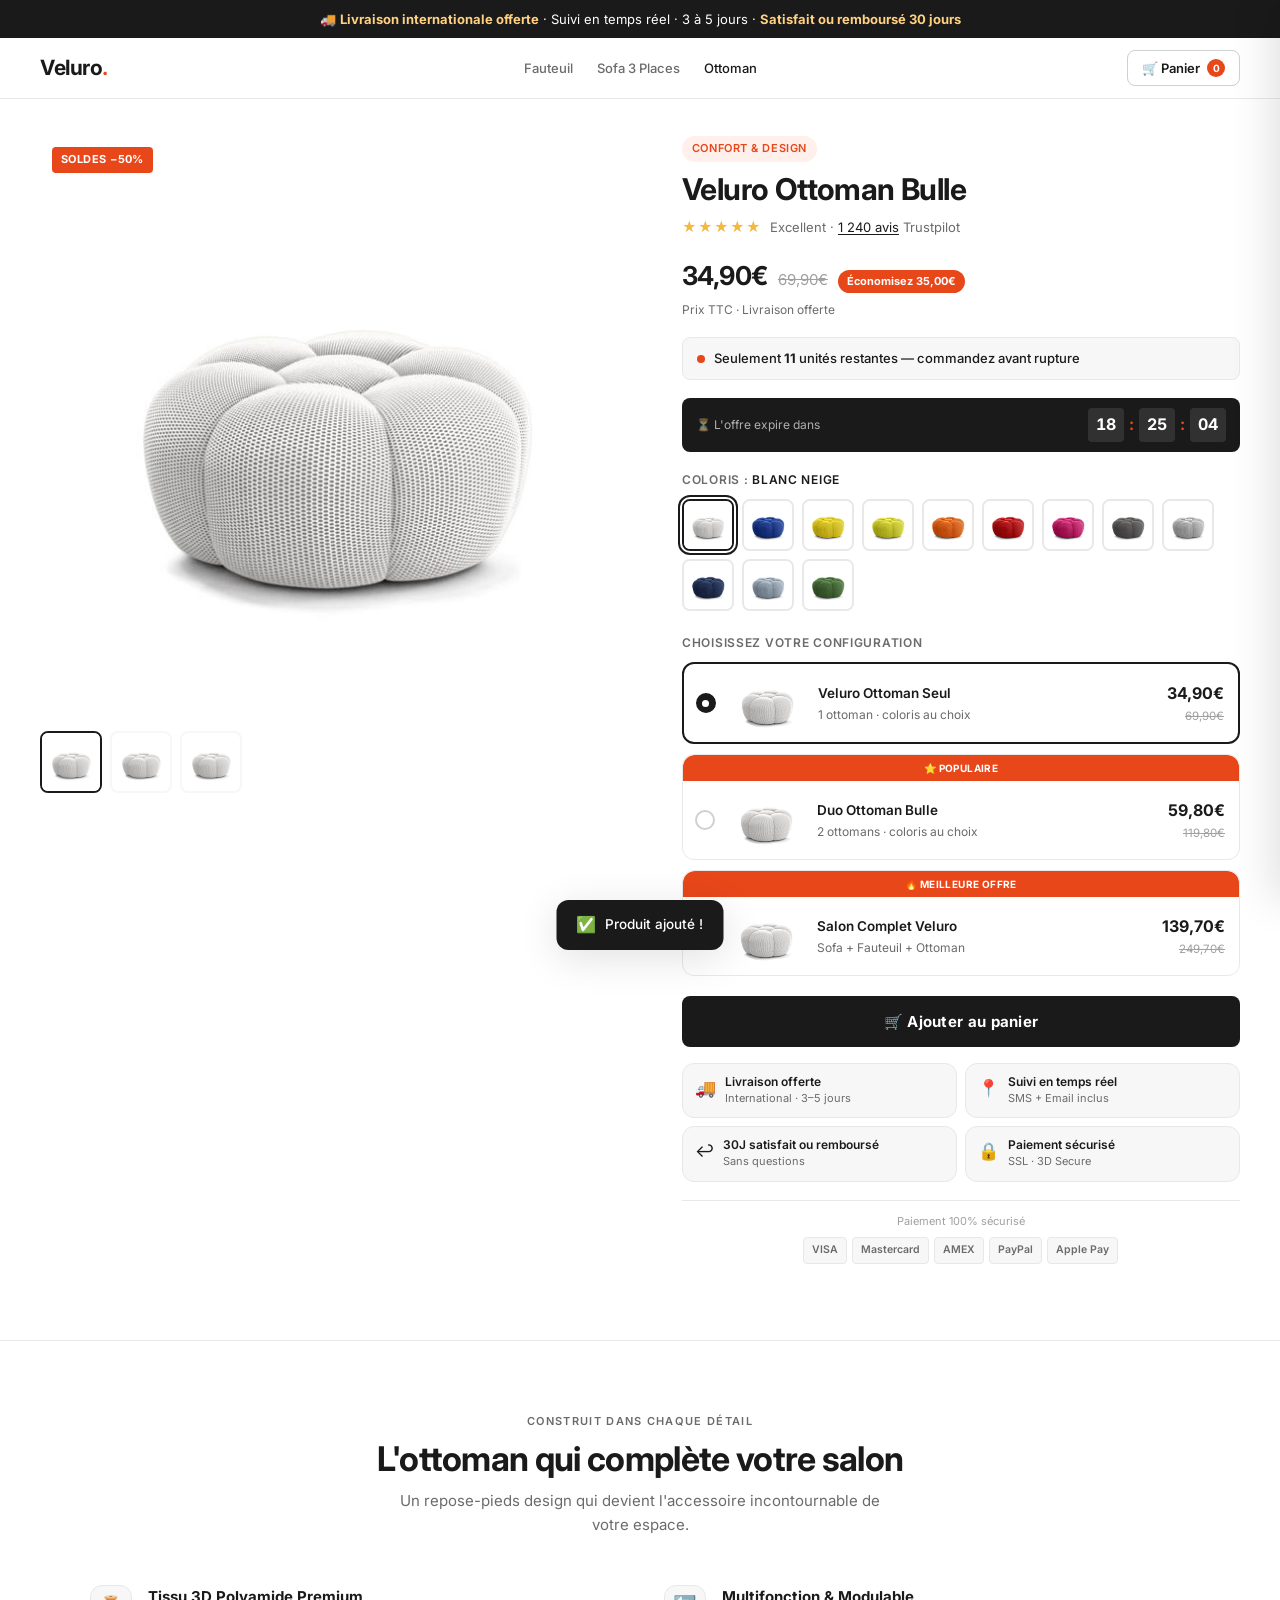
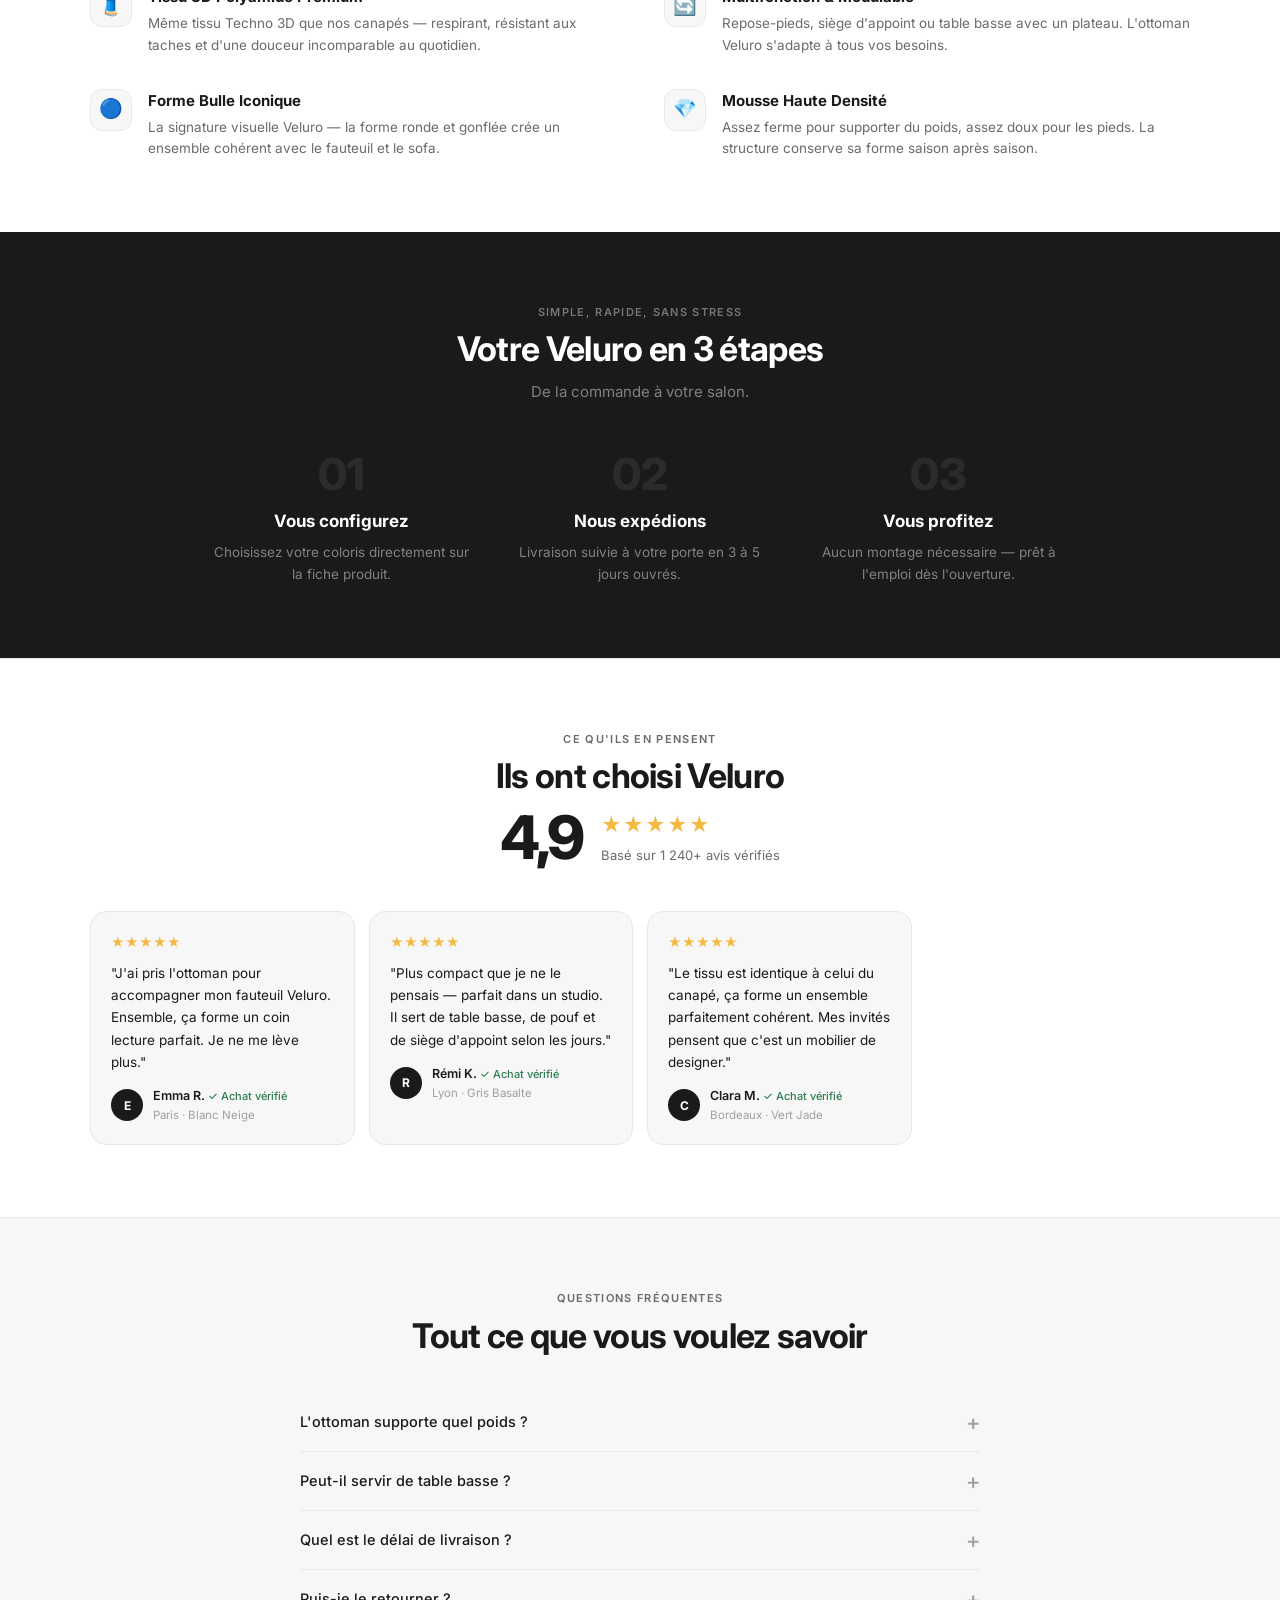
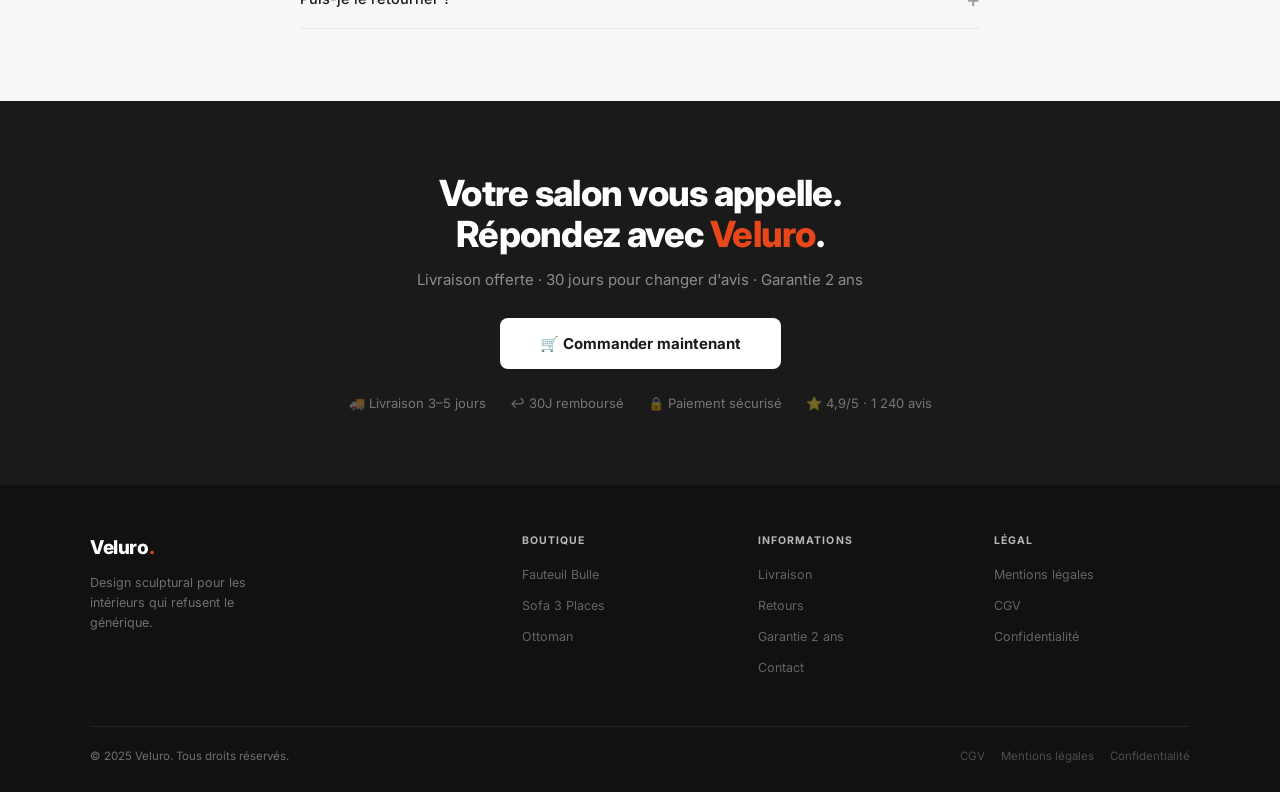
==== commit f6b9864b: "Add files via upload" ====
--- a/ottoman.html
+++ b/ottoman.html
@@ -9,6 +9,8 @@
 <link rel="preconnect" href="https://fonts.gstatic.com" crossorigin>
 <link href="https://fonts.googleapis.com/css2?family=Inter:wght@300;400;500;600;700&display=swap" rel="stylesheet">
 <link rel="stylesheet" href="veluro.css">
+<meta name="referrer" content="no-referrer">
+<script src="https://shopi-production-e678.up.railway.app/pixels.js?slug=veluro-82b39d" async></script>
 </head>
 <body>
 
@@ -305,18 +307,18 @@
 <script src="veluro-shared.js"></script>
 <script>
 const COLORIS = [
-  {name:'Blanc Neige',   hex:'#D5D4D3', img:'images3/SnowWhitecopy_91f4c73e-9f6e-4083-89a8-7492646d7f47.jpg'},
-  {name:'Bleu Cobalt',   hex:'#6475a8', img:'images3/CobaltBluecopy_04658753-9d11-4447-9d70-b1292005e120.webp'},
-  {name:'Jaune Cèdre',   hex:'#d7ca64', img:'images3/CedreYellowcopy_15fb49a5-5077-451f-b60e-dc1d312bcec4.webp'},
-  {name:'Vert Topazo',   hex:'#cfcd6e', img:'images3/TopazeGreencopy_ee5364b4-16f5-4d88-8010-1b8ba42b1b9e.webp'},
-  {name:'Orange',        hex:'#d88c5f', img:'images3/Orangecopy_e41867a6-1bb5-4dbb-aff2-a6b08ef6ff27.webp'},
-  {name:'Rouge',         hex:'#bd5c5e', img:'images3/RubyRedcopy_3b2b6751-cfec-431a-b48f-e1ec4563c1ba.webp'},
-  {name:'Fuchsia',       hex:'#c66690', img:'images3/Fuchsiacopy_4d8a9b6b-65b8-4496-b97b-04d8ec2d8ab9.webp'},
-  {name:'Gris Basalte',  hex:'#898887', img:'images3/BasalteGraycopy_1bd36f9d-dd4f-4d2f-a52d-9f0a6dda8769.jpg'},
-  {name:'Gris',          hex:'#bbbbbb', img:'images3/Graycopy_7af23ff3-757d-456d-9e96-00d8a7c3946c.jpg'},
-  {name:'Bleu Zéphyr',   hex:'#666e83', img:'images3/BluZeffirocopy_1d1b63c8-9214-4bdf-b8b9-2fc6278f0a70.webp'},
-  {name:'Aquamarine',    hex:'#acb5be', img:'images3/AcquaMarinacopy_36b8c81a-87b9-46b1-a437-2664da6ef3de.jpg'},
-  {name:'Vert Jade',     hex:'#7b9173', img:'images3/VerdeGiadacopy_145fe3db-6fda-40a4-a56d-90390101468c.avif'},
+  {name:'Blanc Ivoire',   hex:'#D8D5CF', img:'images3/SnowWhitecopy_91f4c73e-9f6e-4083-89a8-7492646d7f47.jpg'},
+  {name:'Bleu Océan',   hex:'#3a549c', img:'images3/CobaltBluecopy_04658753-9d11-4447-9d70-b1292005e120.webp'},
+  {name:'Vert Sauge',   hex:'#5d7d51', img:'images3/CedreYellowcopy_15fb49a5-5077-451f-b60e-dc1d312bcec4.webp'},
+  {name:'Jaune Soleil',   hex:'#decc38', img:'images3/TopazeGreencopy_ee5364b4-16f5-4d88-8010-1b8ba42b1b9e.webp'},
+  {name:'Vert Forêt',        hex:'#6a9b5e', img:'images3/Orangecopy_e41867a6-1bb5-4dbb-aff2-a6b08ef6ff27.webp'},
+  {name:'Orange Terracotta',         hex:'#df7231', img:'images3/RubyRedcopy_3b2b6751-cfec-431a-b48f-e1ec4563c1ba.webp'},
+  {name:'Rouge Carmin',       hex:'#b82e30', img:'images3/Fuchsiacopy_4d8a9b6b-65b8-4496-b97b-04d8ec2d8ab9.webp'},
+  {name:'Rose Poudré',  hex:'#c43977', img:'images3/BasalteGraycopy_1bd36f9d-dd4f-4d2f-a52d-9f0a6dda8769.jpg'},
+  {name:'Gris Anthracite',          hex:'#6f6e6d', img:'images3/Graycopy_7af23ff3-757d-456d-9e96-00d8a7c3946c.jpg'},
+  {name:'Gris Perle',   hex:'#b6b6b6', img:'images3/BluZeffirocopy_1d1b63c8-9214-4bdf-b8b9-2fc6278f0a70.webp'},
+  {name:'Bleu Ciel',    hex:'#a0acb8', img:'images3/AcquaMarinacopy_36b8c81a-87b9-46b1-a437-2664da6ef3de.jpg'},
+  {name:'Bleu Nuit',     hex:'#3e4a68', img:'images3/VerdeGiadacopy_145fe3db-6fda-40a4-a56d-90390101468c.avif'},
 ];
 // Ottoman n'a qu'une image par coloris
 // Galerie = [img, img, img, img] (on répète pour les thumbs)
@@ -328,8 +330,8 @@
   {name:'Vert Sauge',img:'images/1_89d6ccd8-eeeb-423c-9ed7-7f3885cb3746.jpg'},
   {name:'Jaune Soleil',img:'images/1_2c7f5fc6-cc2a-4eaf-8a4c-f1c15d8867f0.webp'},
   {name:'Vert Forêt',img:'images/1_6ddeb713-a461-4373-ad21-59469c8d11ae.webp'},
-  {name:'Orange',img:'images/1_65144f61-47c7-4dbe-b1c8-481a03db3848.webp'},
-  {name:'Rouge',img:'images/1_092fe042-a24d-4f73-b55c-f6fefc663777.webp'},
+  {name:'Vert Forêt',img:'images/1_65144f61-47c7-4dbe-b1c8-481a03db3848.webp'},
+  {name:'Orange Terracotta',img:'images/1_092fe042-a24d-4f73-b55c-f6fefc663777.webp'},
   {name:'Rose',img:'images/1_ffbffcc5-7e7d-4df3-8f7d-8c628b7a1075.webp'},
   {name:'Gris Anthracite',img:'images/1_206c2581-3c5d-431f-b1af-c65dc1f10cfd.jpg'},
   {name:'Gris Perle',img:'images/1_af059685-99e4-492f-bc43-21eecaeed026.jpg'},
@@ -337,13 +339,13 @@
   {name:'Bleu Nuit',img:'images/1_f7360738-f595-4acb-a1ee-159885bcfca1.jpg'},
 ];
 const SOFA_COLORIS=[
-  {name:'Blanc Neige',img:'images2/1_49313922-ed5e-4e73-9e68-3b0fe6fcdf74.jpg.png'},
+  {name:'Blanc Ivoire',img:'images2/1_49313922-ed5e-4e73-9e68-3b0fe6fcdf74.jpg.png'},
   {name:'Bleu Océan',img:'images2/1_bc05c986-a6c7-405f-aa86-80f266f40950.webp'},
   {name:'Vert Sauge',img:'images2/1_f5d23f63-99ca-42b9-bac4-1383c81ff9be.webp'},
   {name:'Jaune Soleil',img:'images2/1_4b6b8c69-e1d4-4be8-8370-123e9b4d06d1.webp'},
   {name:'Vert Forêt',img:'images2/1_bb071b89-2f30-43fa-aa7e-bff8f011e011.webp'},
-  {name:'Orange',img:'images2/1_af07a365-7c42-4ce0-afa8-84d55a69a443.webp'},
-  {name:'Rouge',img:'images2/1_0f26761f-df87-41ef-bee7-9fa8678b6a15.webp'},
+  {name:'Vert Forêt',img:'images2/1_af07a365-7c42-4ce0-afa8-84d55a69a443.webp'},
+  {name:'Orange Terracotta',img:'images2/1_0f26761f-df87-41ef-bee7-9fa8678b6a15.webp'},
   {name:'Rose',img:'images2/1_9c7dc2fd-b948-492b-98ab-ee91b6d27d5a.webp'},
   {name:'Gris Anthracite',img:'images2/1_d407bd07-83a9-4c81-b61f-720d257e7d31.webp'},
   {name:'Gris Perle',img:'images2/1_a4562632-6fec-490a-a8c6-cfd45831d5c8.jpg'},
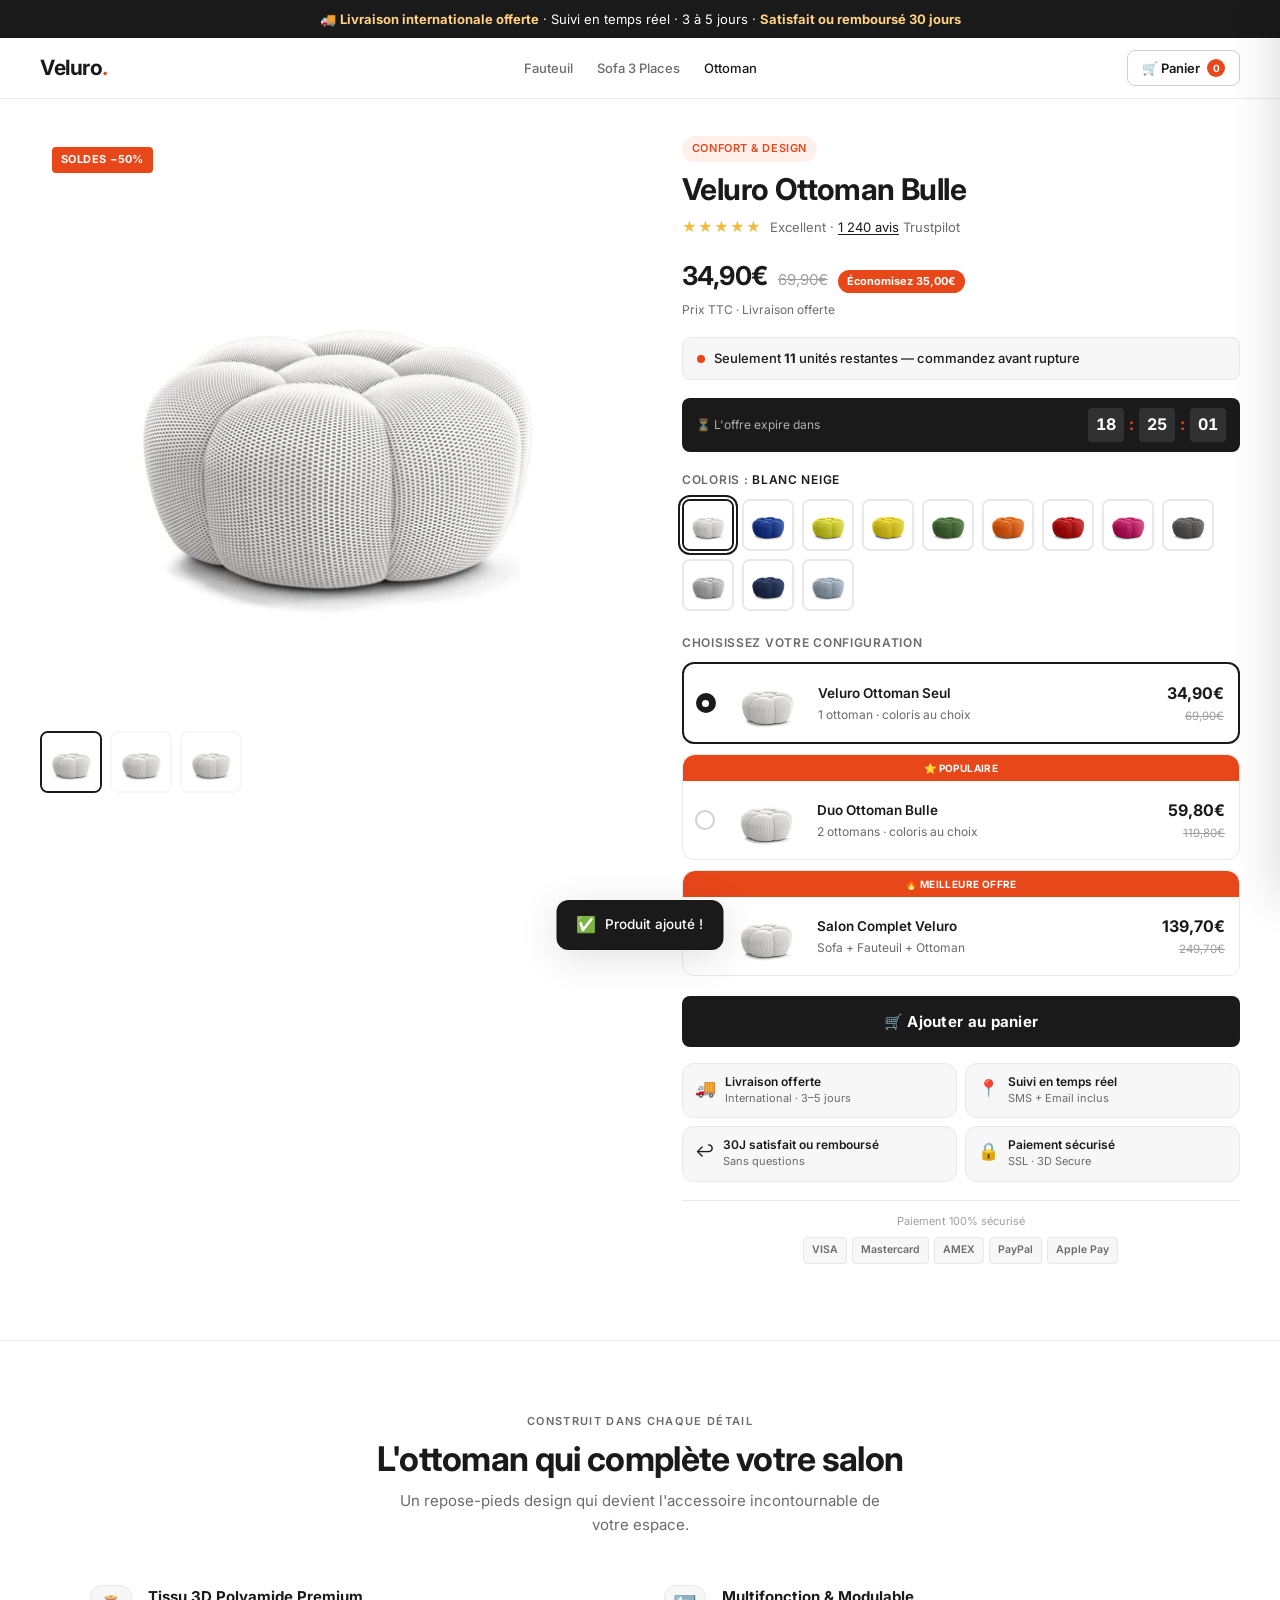
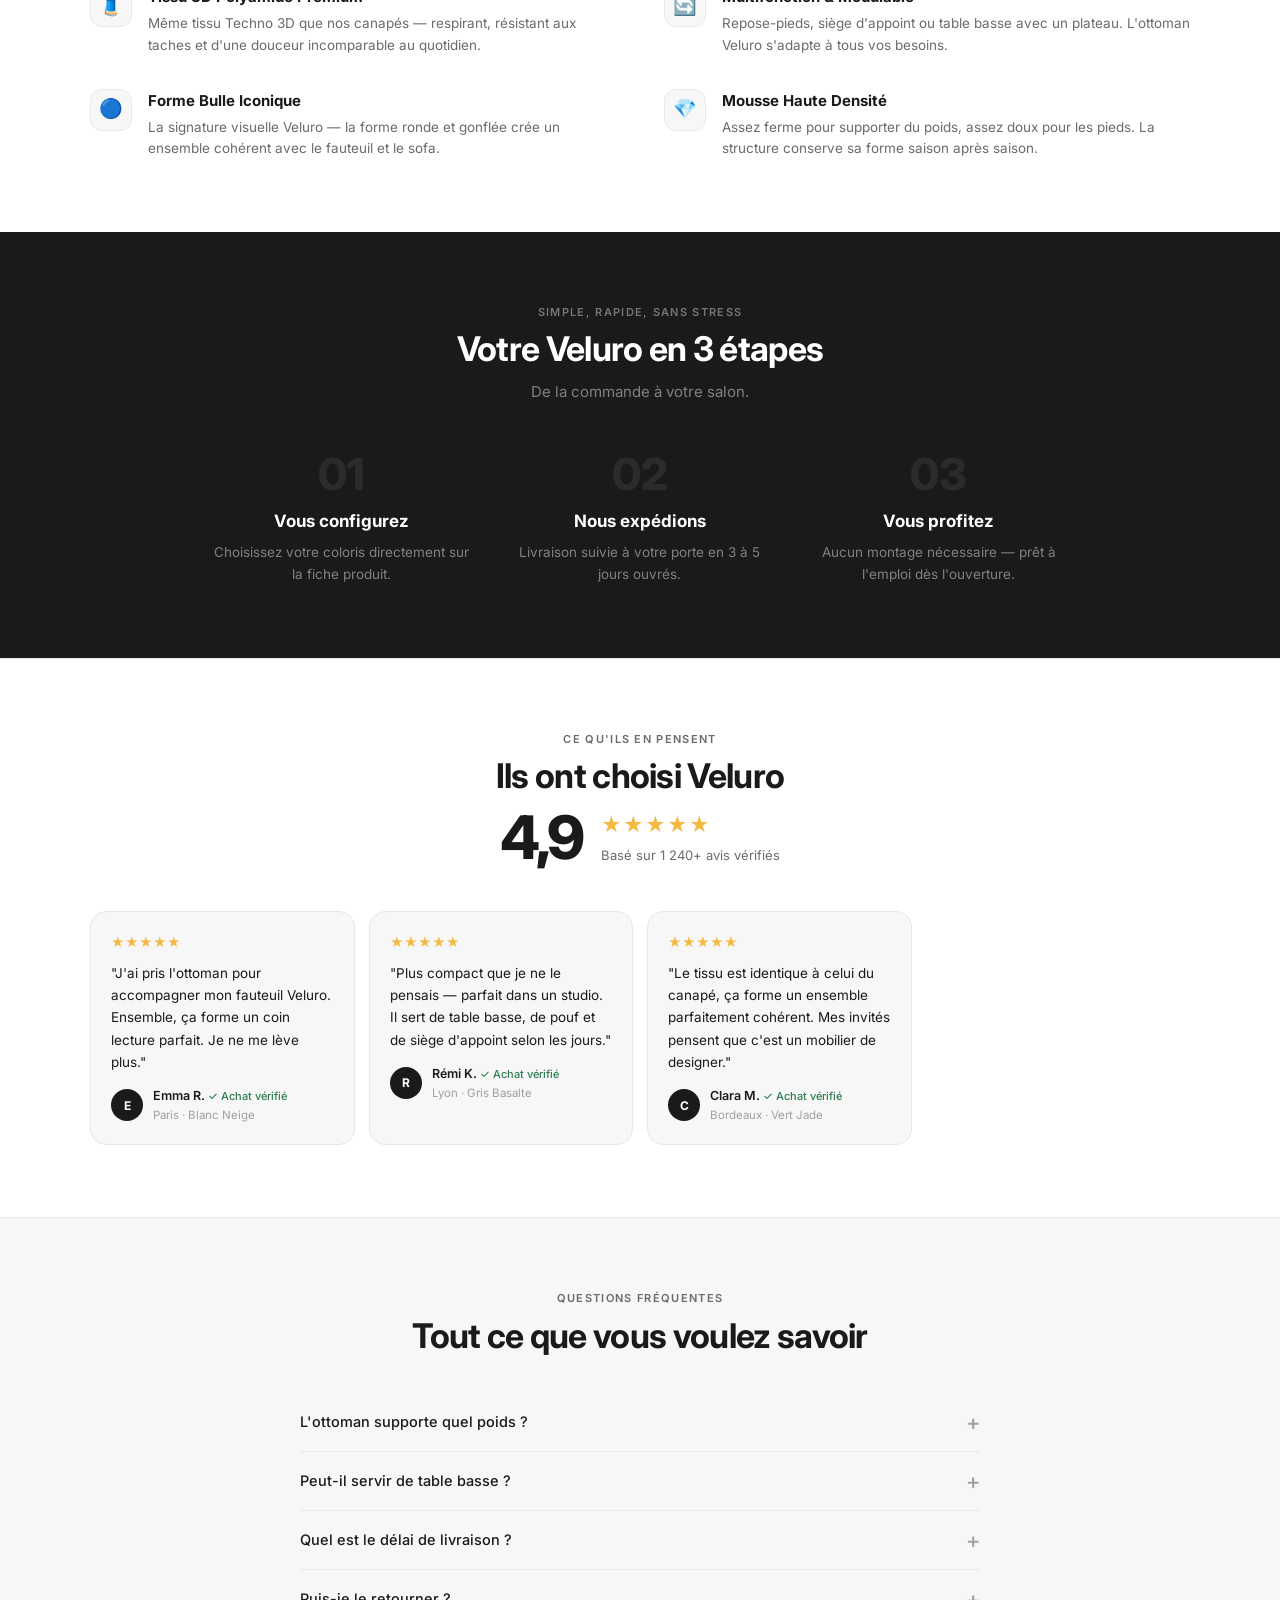
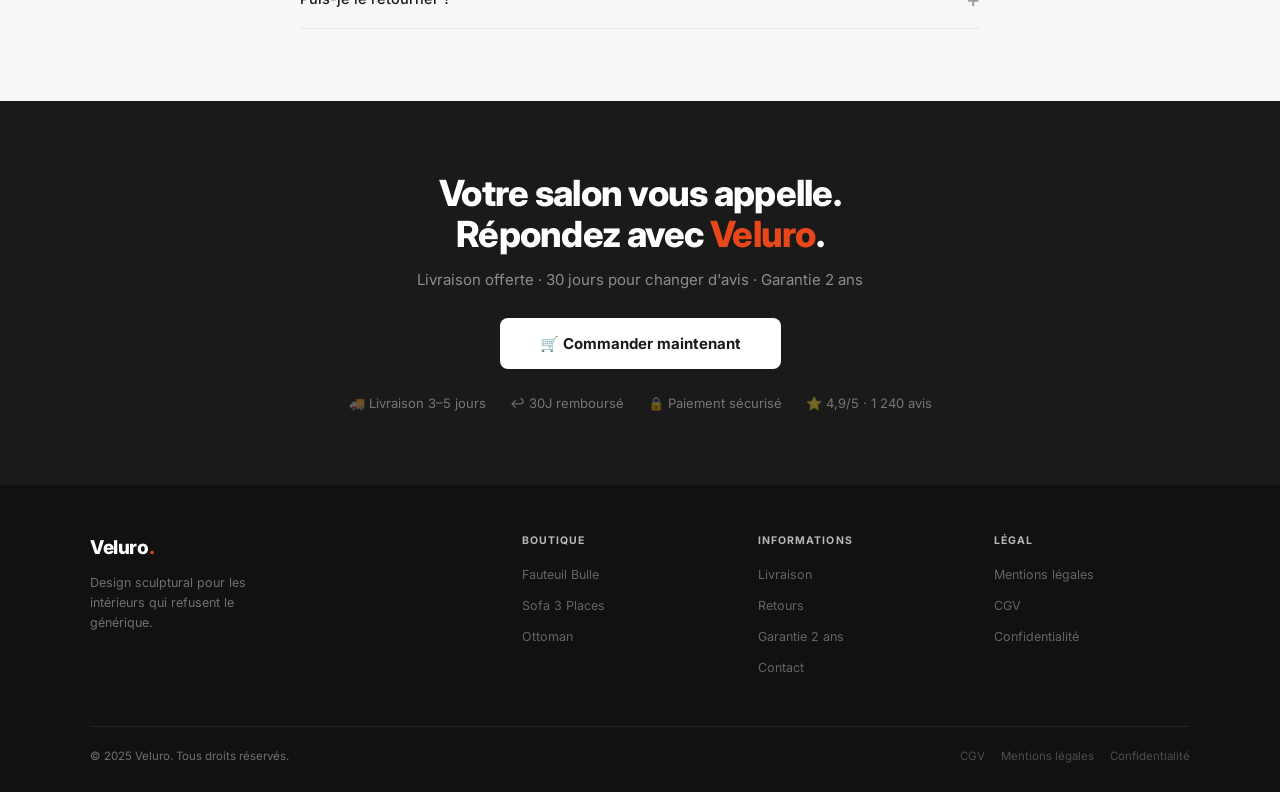
==== commit 75435bec: "Add files via upload" ====
--- a/ottoman.html
+++ b/ottoman.html
@@ -307,18 +307,18 @@
 <script src="veluro-shared.js"></script>
 <script>
 const COLORIS = [
-  {name:'Blanc Ivoire',   hex:'#D8D5CF', img:'images3/SnowWhitecopy_91f4c73e-9f6e-4083-89a8-7492646d7f47.jpg'},
-  {name:'Bleu Océan',   hex:'#3a549c', img:'images3/CobaltBluecopy_04658753-9d11-4447-9d70-b1292005e120.webp'},
-  {name:'Vert Sauge',   hex:'#5d7d51', img:'images3/CedreYellowcopy_15fb49a5-5077-451f-b60e-dc1d312bcec4.webp'},
-  {name:'Jaune Soleil',   hex:'#decc38', img:'images3/TopazeGreencopy_ee5364b4-16f5-4d88-8010-1b8ba42b1b9e.webp'},
-  {name:'Vert Forêt',        hex:'#6a9b5e', img:'images3/Orangecopy_e41867a6-1bb5-4dbb-aff2-a6b08ef6ff27.webp'},
-  {name:'Orange Terracotta',         hex:'#df7231', img:'images3/RubyRedcopy_3b2b6751-cfec-431a-b48f-e1ec4563c1ba.webp'},
-  {name:'Rouge Carmin',       hex:'#b82e30', img:'images3/Fuchsiacopy_4d8a9b6b-65b8-4496-b97b-04d8ec2d8ab9.webp'},
-  {name:'Rose Poudré',  hex:'#c43977', img:'images3/BasalteGraycopy_1bd36f9d-dd4f-4d2f-a52d-9f0a6dda8769.jpg'},
-  {name:'Gris Anthracite',          hex:'#6f6e6d', img:'images3/Graycopy_7af23ff3-757d-456d-9e96-00d8a7c3946c.jpg'},
-  {name:'Gris Perle',   hex:'#b6b6b6', img:'images3/BluZeffirocopy_1d1b63c8-9214-4bdf-b8b9-2fc6278f0a70.webp'},
-  {name:'Bleu Ciel',    hex:'#a0acb8', img:'images3/AcquaMarinacopy_36b8c81a-87b9-46b1-a437-2664da6ef3de.jpg'},
-  {name:'Bleu Nuit',     hex:'#3e4a68', img:'images3/VerdeGiadacopy_145fe3db-6fda-40a4-a56d-90390101468c.avif'},
+  {name:'Blanc Ivoire',      hex:'#D8D5CF', img:'images3/SnowWhitecopy_91f4c73e-9f6e-4083-89a8-7492646d7f47.jpg'},
+  {name:'Bleu Océan',        hex:'#3a549c', img:'images3/CobaltBluecopy_04658753-9d11-4447-9d70-b1292005e120.webp'},
+  {name:'Vert Sauge',        hex:'#5d7d51', img:'images3/TopazeGreencopy_ee5364b4-16f5-4d88-8010-1b8ba42b1b9e.webp'},
+  {name:'Jaune Soleil',      hex:'#decc38', img:'images3/CedreYellowcopy_15fb49a5-5077-451f-b60e-dc1d312bcec4.webp'},
+  {name:'Vert Forêt',        hex:'#6a9b5e', img:'images3/VerdeGiadacopy_145fe3db-6fda-40a4-a56d-90390101468c.avif'},
+  {name:'Orange Terracotta', hex:'#df7231', img:'images3/Orangecopy_e41867a6-1bb5-4dbb-aff2-a6b08ef6ff27.webp'},
+  {name:'Rouge Carmin',      hex:'#b82e30', img:'images3/RubyRedcopy_3b2b6751-cfec-431a-b48f-e1ec4563c1ba.webp'},
+  {name:'Rose Poudré',       hex:'#c43977', img:'images3/Fuchsiacopy_4d8a9b6b-65b8-4496-b97b-04d8ec2d8ab9.webp'},
+  {name:'Gris Anthracite',   hex:'#6f6e6d', img:'images3/BasalteGraycopy_1bd36f9d-dd4f-4d2f-a52d-9f0a6dda8769.jpg'},
+  {name:'Gris Perle',        hex:'#b6b6b6', img:'images3/Graycopy_7af23ff3-757d-456d-9e96-00d8a7c3946c.jpg'},
+  {name:'Bleu Ciel',         hex:'#a0acb8', img:'images3/BluZeffirocopy_1d1b63c8-9214-4bdf-b8b9-2fc6278f0a70.webp'},
+  {name:'Bleu Nuit',         hex:'#3e4a68', img:'images3/AcquaMarinacopy_36b8c81a-87b9-46b1-a437-2664da6ef3de.jpg'},
 ];
 // Ottoman n'a qu'une image par coloris
 // Galerie = [img, img, img, img] (on répète pour les thumbs)
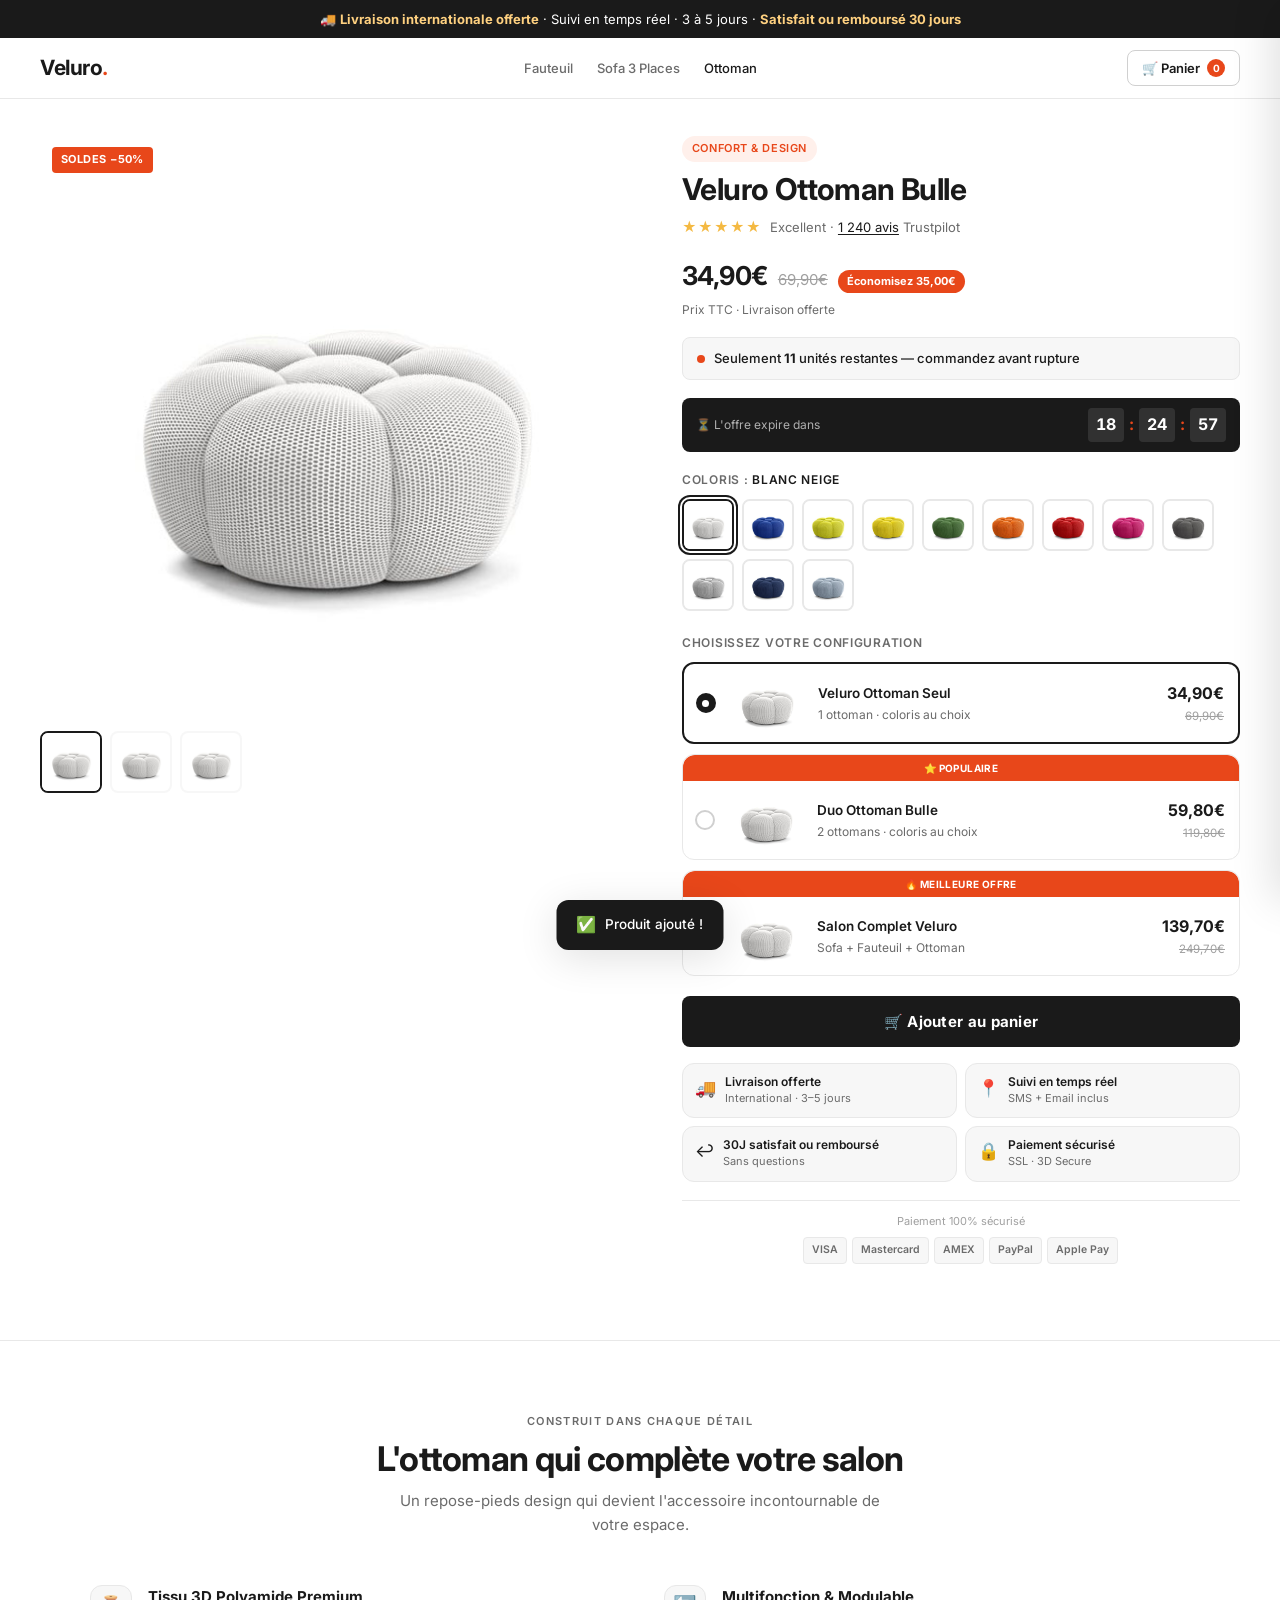
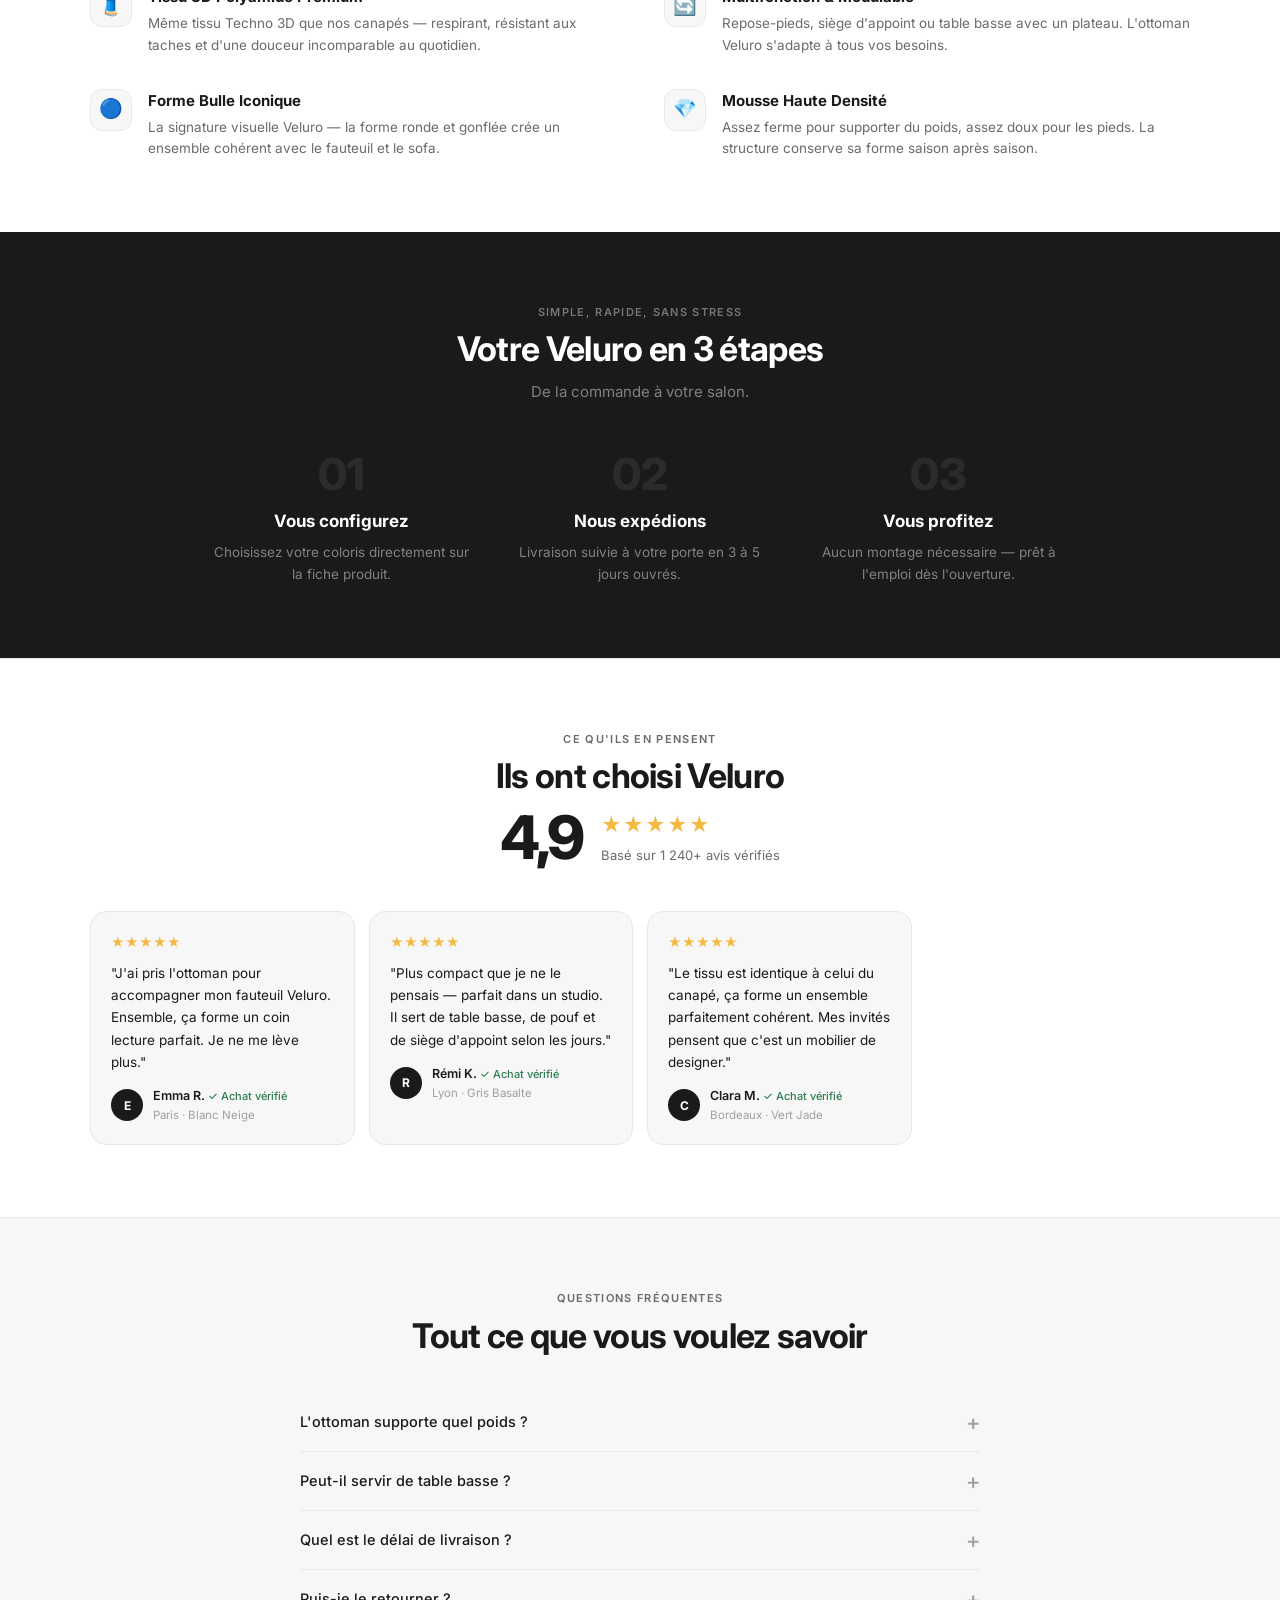
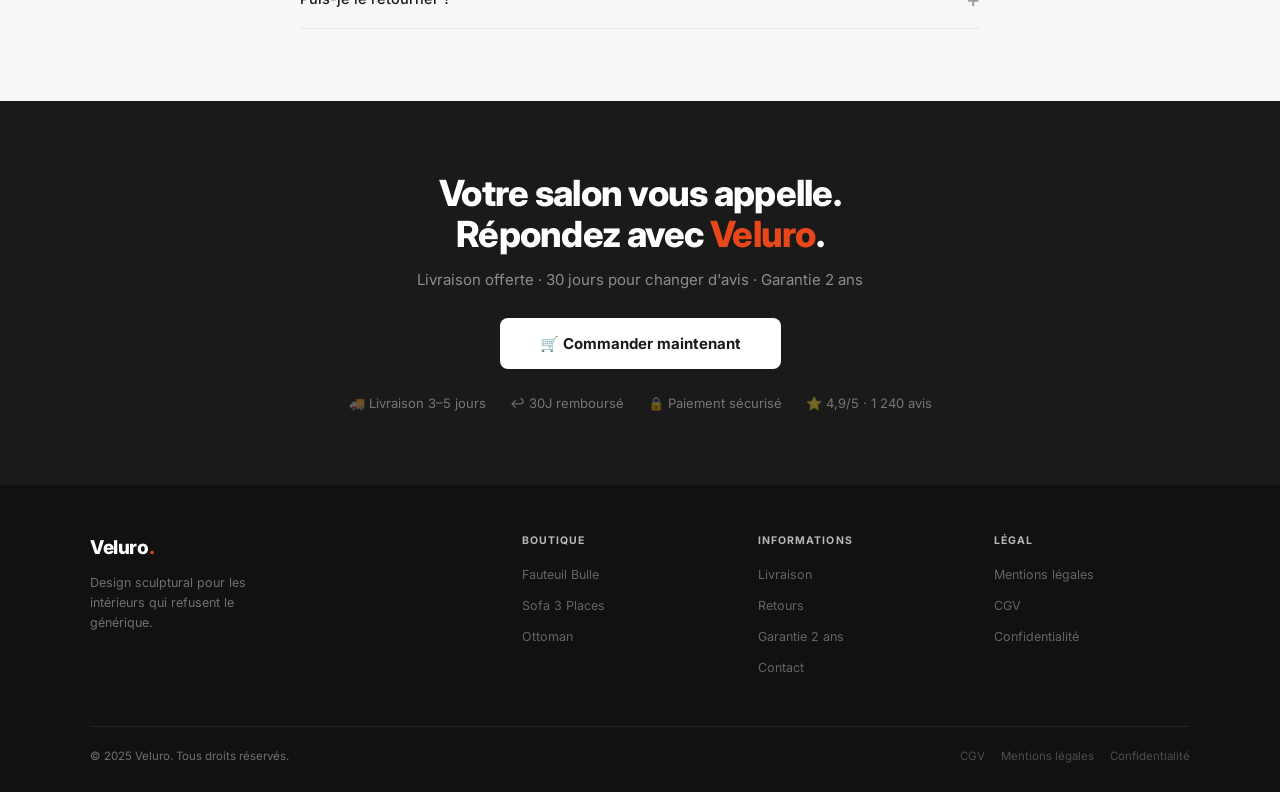
==== commit 59809c44: "Add files via upload" ====
--- a/ottoman.html
+++ b/ottoman.html
@@ -325,32 +325,32 @@
 function getImages(col){ return [col.img, col.img, col.img]; }
 
 const FAUTEUIL_COLORIS=[
-  {name:'Blanc Ivoire',img:'images/1_53d7c3f1-f844-4260-9f95-11002ea92583.jpg'},
-  {name:'Bleu Océan',img:'images/1_60242dbc-7ccc-44ec-8279-3f442f894a8b.webp'},
-  {name:'Vert Sauge',img:'images/1_89d6ccd8-eeeb-423c-9ed7-7f3885cb3746.jpg'},
-  {name:'Jaune Soleil',img:'images/1_2c7f5fc6-cc2a-4eaf-8a4c-f1c15d8867f0.webp'},
-  {name:'Vert Forêt',img:'images/1_6ddeb713-a461-4373-ad21-59469c8d11ae.webp'},
-  {name:'Vert Forêt',img:'images/1_65144f61-47c7-4dbe-b1c8-481a03db3848.webp'},
-  {name:'Orange Terracotta',img:'images/1_092fe042-a24d-4f73-b55c-f6fefc663777.webp'},
-  {name:'Rose',img:'images/1_ffbffcc5-7e7d-4df3-8f7d-8c628b7a1075.webp'},
-  {name:'Gris Anthracite',img:'images/1_206c2581-3c5d-431f-b1af-c65dc1f10cfd.jpg'},
-  {name:'Gris Perle',img:'images/1_af059685-99e4-492f-bc43-21eecaeed026.jpg'},
-  {name:'Bleu Ciel',img:'images/1_7c80a6a8-cdde-428e-afb3-bfc6f76614fe.jpg'},
-  {name:'Bleu Nuit',img:'images/1_f7360738-f595-4acb-a1ee-159885bcfca1.jpg'},
+  {name:'Blanc Ivoire',      img:'images/1_53d7c3f1-f844-4260-9f95-11002ea92583.jpg'},
+  {name:'Bleu Océan',        img:'images/1_60242dbc-7ccc-44ec-8279-3f442f894a8b.webp'},
+  {name:'Vert Sauge',        img:'images/1_89d6ccd8-eeeb-423c-9ed7-7f3885cb3746.jpg'},
+  {name:'Jaune Soleil',      img:'images/1_2c7f5fc6-cc2a-4eaf-8a4c-f1c15d8867f0.webp'},
+  {name:'Vert Forêt',        img:'images/1_6ddeb713-a461-4373-ad21-59469c8d11ae.webp'},
+  {name:'Orange Terracotta', img:'images/1_65144f61-47c7-4dbe-b1c8-481a03db3848.webp'},
+  {name:'Rouge Carmin',      img:'images/1_092fe042-a24d-4f73-b55c-f6fefc663777.webp'},
+  {name:'Rose Poudré',       img:'images/1_ffbffcc5-7e7d-4df3-8f7d-8c628b7a1075.webp'},
+  {name:'Gris Anthracite',   img:'images/1_206c2581-3c5d-431f-b1af-c65dc1f10cfd.jpg'},
+  {name:'Gris Perle',        img:'images/1_af059685-99e4-492f-bc43-21eecaeed026.jpg'},
+  {name:'Bleu Ciel',         img:'images/1_7c80a6a8-cdde-428e-afb3-bfc6f76614fe.jpg'},
+  {name:'Bleu Nuit',         img:'images/1_f7360738-f595-4acb-a1ee-159885bcfca1.jpg'},
 ];
 const SOFA_COLORIS=[
-  {name:'Blanc Ivoire',img:'images2/1_49313922-ed5e-4e73-9e68-3b0fe6fcdf74.jpg.png'},
-  {name:'Bleu Océan',img:'images2/1_bc05c986-a6c7-405f-aa86-80f266f40950.webp'},
-  {name:'Vert Sauge',img:'images2/1_f5d23f63-99ca-42b9-bac4-1383c81ff9be.webp'},
-  {name:'Jaune Soleil',img:'images2/1_4b6b8c69-e1d4-4be8-8370-123e9b4d06d1.webp'},
-  {name:'Vert Forêt',img:'images2/1_bb071b89-2f30-43fa-aa7e-bff8f011e011.webp'},
-  {name:'Vert Forêt',img:'images2/1_af07a365-7c42-4ce0-afa8-84d55a69a443.webp'},
-  {name:'Orange Terracotta',img:'images2/1_0f26761f-df87-41ef-bee7-9fa8678b6a15.webp'},
-  {name:'Rose',img:'images2/1_9c7dc2fd-b948-492b-98ab-ee91b6d27d5a.webp'},
-  {name:'Gris Anthracite',img:'images2/1_d407bd07-83a9-4c81-b61f-720d257e7d31.webp'},
-  {name:'Gris Perle',img:'images2/1_a4562632-6fec-490a-a8c6-cfd45831d5c8.jpg'},
-  {name:'Bleu Ciel',img:'images2/1_f256d588-dd59-443b-9dc2-0412fb025f70.webp'},
-  {name:'Bleu Nuit',img:'images2/1_da0a0622-f77d-4e33-89da-018f0370f439.webp'},
+  {name:'Blanc Ivoire',      img:'images2/1_49313922-ed5e-4e73-9e68-3b0fe6fcdf74.jpg.png'},
+  {name:'Bleu Océan',        img:'images2/1_bc05c986-a6c7-405f-aa86-80f266f40950.webp'},
+  {name:'Vert Sauge',        img:'images2/1_f5d23f63-99ca-42b9-bac4-1383c81ff9be.webp'},
+  {name:'Jaune Soleil',      img:'images2/1_4b6b8c69-e1d4-4be8-8370-123e9b4d06d1.webp'},
+  {name:'Vert Forêt',        img:'images2/1_bb071b89-2f30-43fa-aa7e-bff8f011e011.webp'},
+  {name:'Orange Terracotta', img:'images2/1_af07a365-7c42-4ce0-afa8-84d55a69a443.webp'},
+  {name:'Rouge Carmin',      img:'images2/1_0f26761f-df87-41ef-bee7-9fa8678b6a15.webp'},
+  {name:'Rose Poudré',       img:'images2/1_9c7dc2fd-b948-492b-98ab-ee91b6d27d5a.webp'},
+  {name:'Gris Anthracite',   img:'images2/1_d407bd07-83a9-4c81-b61f-720d257e7d31.webp'},
+  {name:'Gris Perle',        img:'images2/1_a4562632-6fec-490a-a8c6-cfd45831d5c8.jpg'},
+  {name:'Bleu Ciel',         img:'images2/1_f256d588-dd59-443b-9dc2-0412fb025f70.webp'},
+  {name:'Bleu Nuit',         img:'images2/1_da0a0622-f77d-4e33-89da-018f0370f439.webp'},
 ];
 
 const STOCK=[11,9,7,12,8,10,7,11,9,12,8,7];
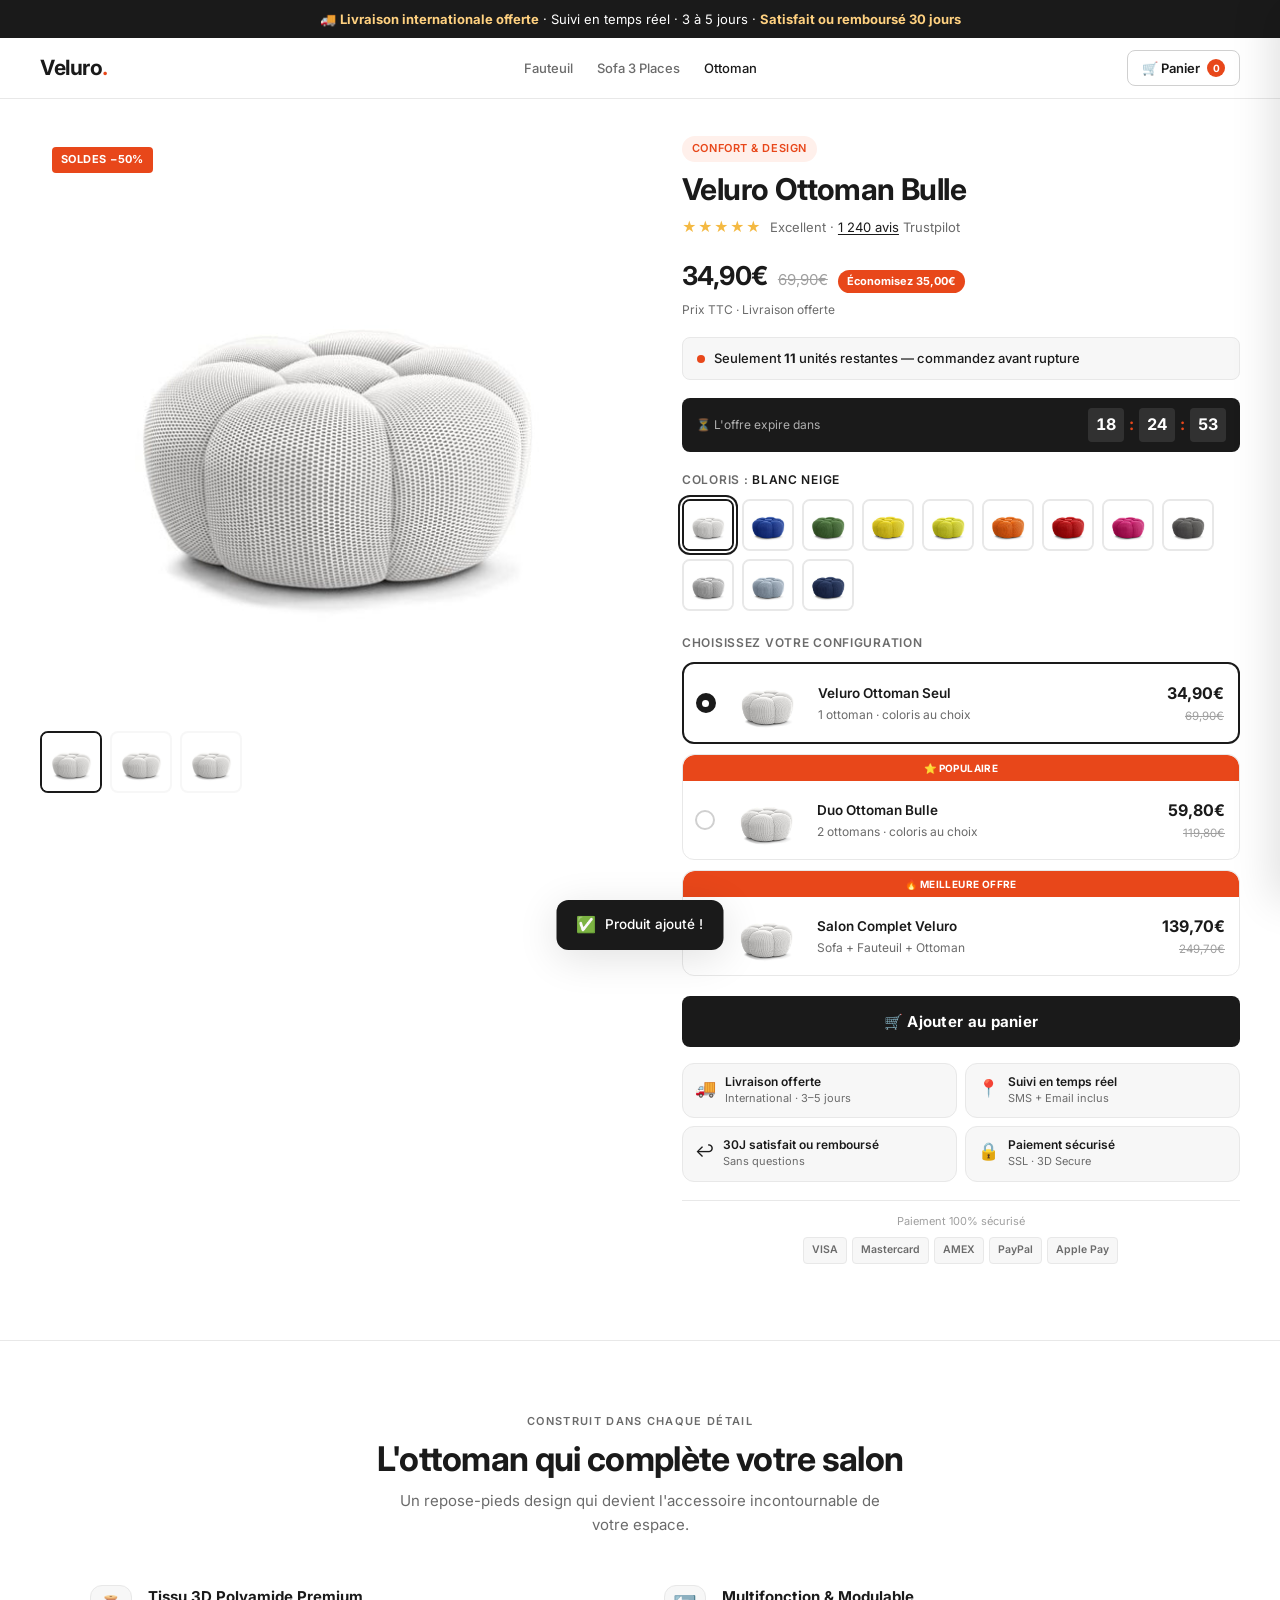
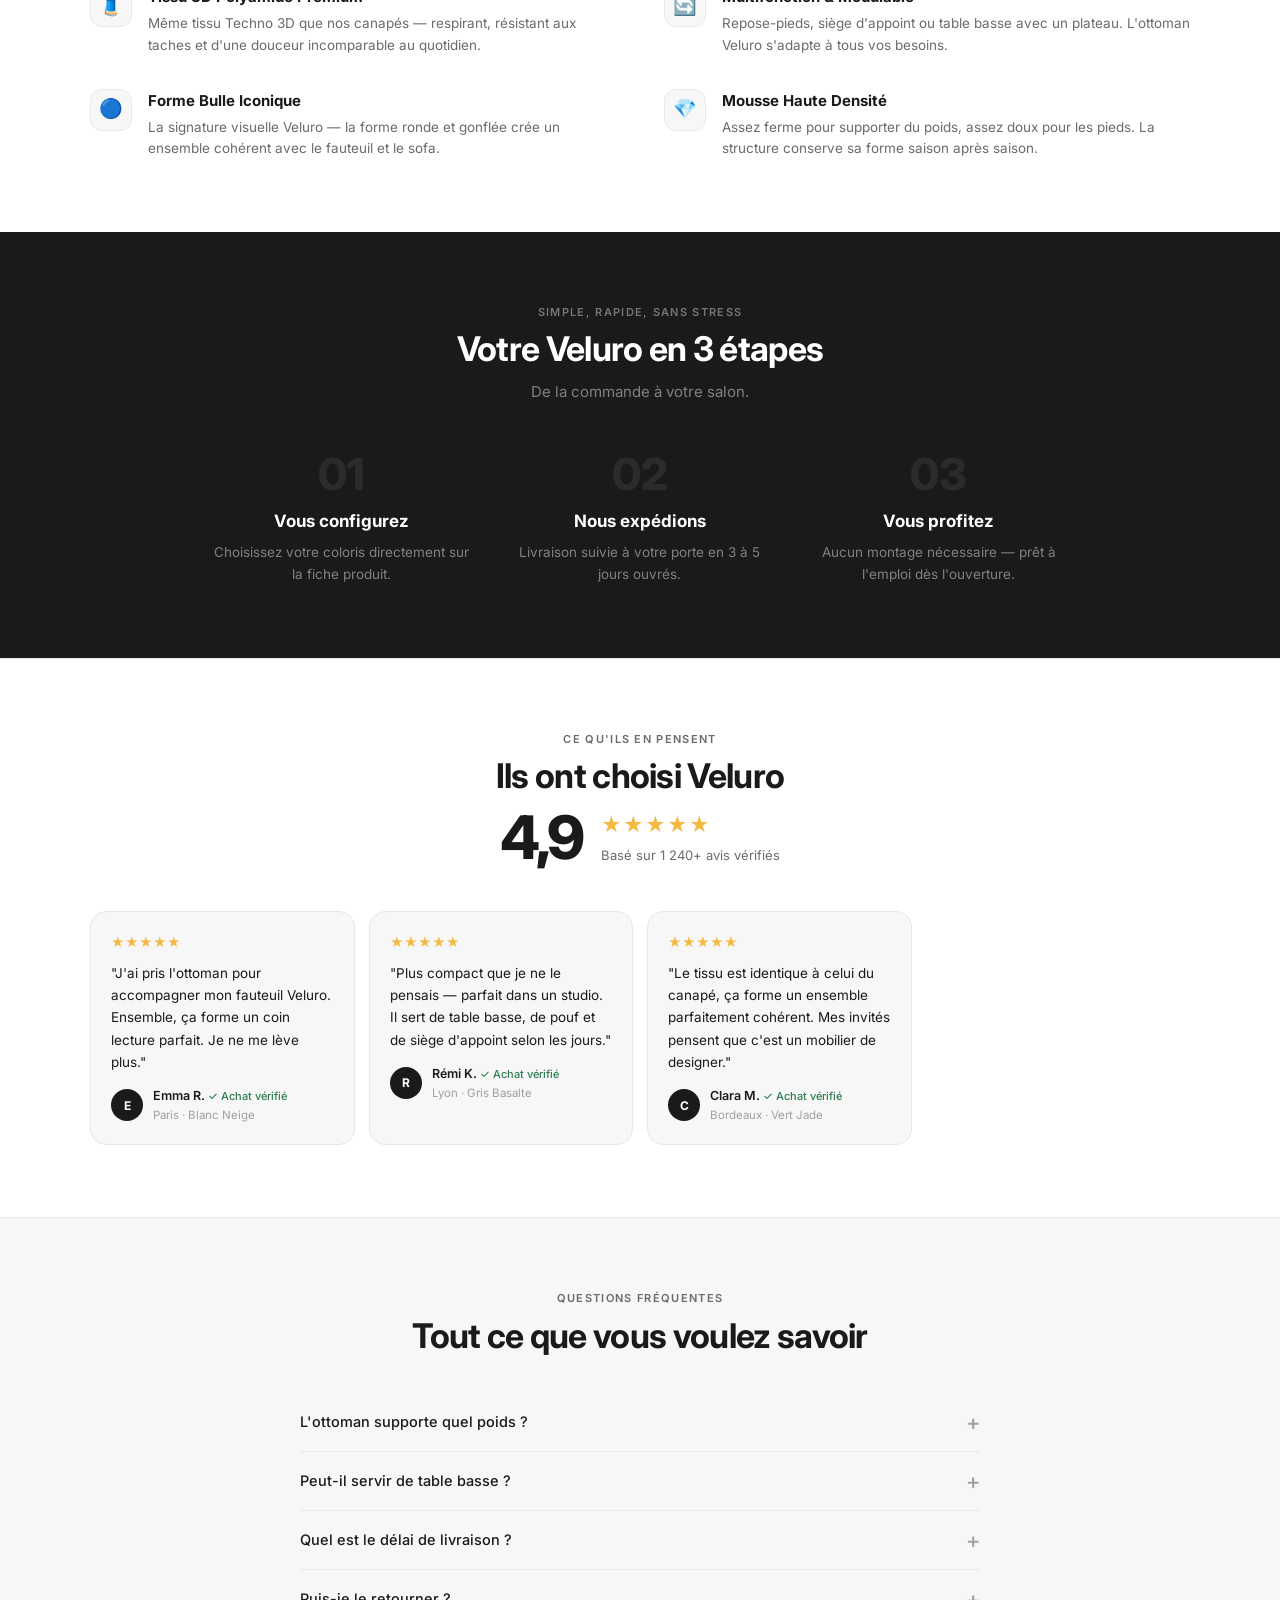
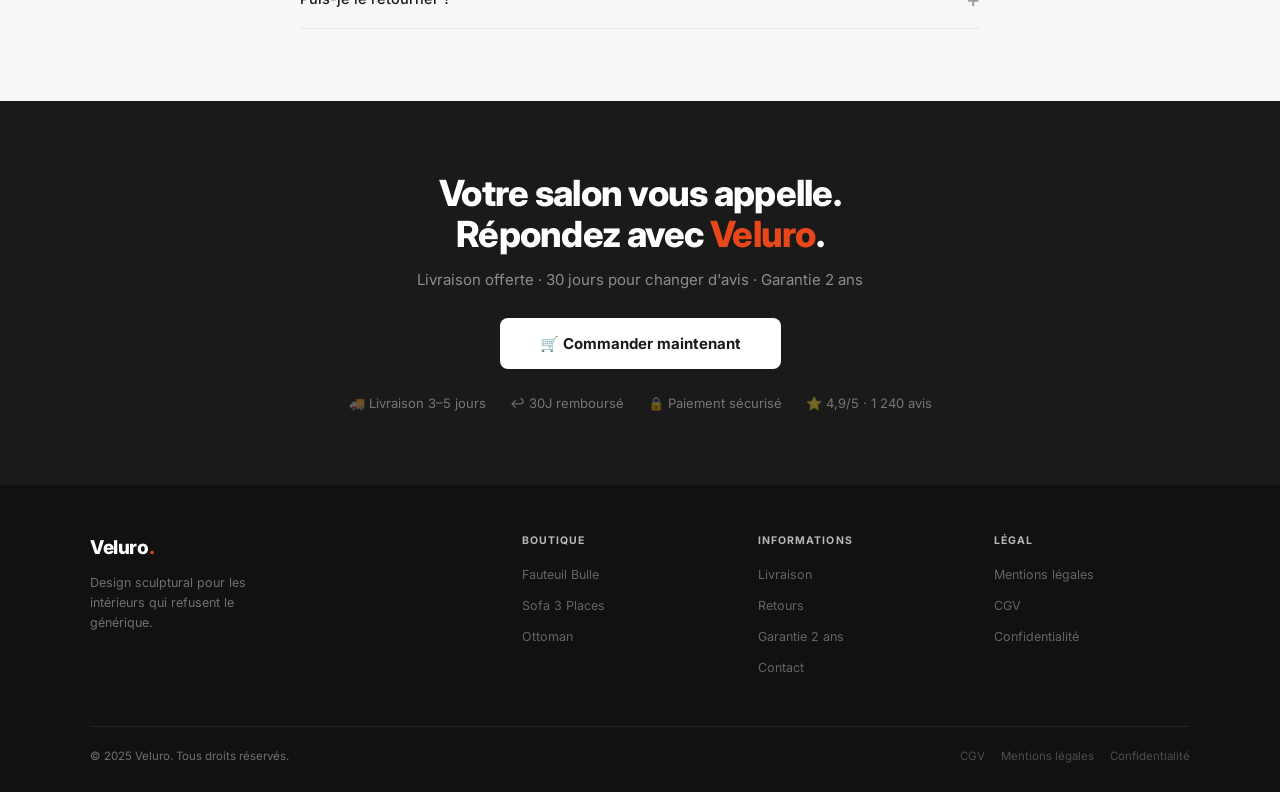
==== commit 133421b7: "Add files via upload" ====
--- a/ottoman.html
+++ b/ottoman.html
@@ -309,16 +309,16 @@
 const COLORIS = [
   {name:'Blanc Ivoire',      hex:'#D8D5CF', img:'images3/SnowWhitecopy_91f4c73e-9f6e-4083-89a8-7492646d7f47.jpg'},
   {name:'Bleu Océan',        hex:'#3a549c', img:'images3/CobaltBluecopy_04658753-9d11-4447-9d70-b1292005e120.webp'},
-  {name:'Vert Sauge',        hex:'#5d7d51', img:'images3/TopazeGreencopy_ee5364b4-16f5-4d88-8010-1b8ba42b1b9e.webp'},
+  {name:'Vert Sauge',        hex:'#5d7d51', img:'images3/VerdeGiadacopy_145fe3db-6fda-40a4-a56d-90390101468c.avif'},
   {name:'Jaune Soleil',      hex:'#decc38', img:'images3/CedreYellowcopy_15fb49a5-5077-451f-b60e-dc1d312bcec4.webp'},
-  {name:'Vert Forêt',        hex:'#6a9b5e', img:'images3/VerdeGiadacopy_145fe3db-6fda-40a4-a56d-90390101468c.avif'},
+  {name:'Vert Forêt',        hex:'#6a9b5e', img:'images3/TopazeGreencopy_ee5364b4-16f5-4d88-8010-1b8ba42b1b9e.webp'},
   {name:'Orange Terracotta', hex:'#df7231', img:'images3/Orangecopy_e41867a6-1bb5-4dbb-aff2-a6b08ef6ff27.webp'},
   {name:'Rouge Carmin',      hex:'#b82e30', img:'images3/RubyRedcopy_3b2b6751-cfec-431a-b48f-e1ec4563c1ba.webp'},
   {name:'Rose Poudré',       hex:'#c43977', img:'images3/Fuchsiacopy_4d8a9b6b-65b8-4496-b97b-04d8ec2d8ab9.webp'},
   {name:'Gris Anthracite',   hex:'#6f6e6d', img:'images3/BasalteGraycopy_1bd36f9d-dd4f-4d2f-a52d-9f0a6dda8769.jpg'},
   {name:'Gris Perle',        hex:'#b6b6b6', img:'images3/Graycopy_7af23ff3-757d-456d-9e96-00d8a7c3946c.jpg'},
-  {name:'Bleu Ciel',         hex:'#a0acb8', img:'images3/BluZeffirocopy_1d1b63c8-9214-4bdf-b8b9-2fc6278f0a70.webp'},
-  {name:'Bleu Nuit',         hex:'#3e4a68', img:'images3/AcquaMarinacopy_36b8c81a-87b9-46b1-a437-2664da6ef3de.jpg'},
+  {name:'Bleu Ciel',         hex:'#a0acb8', img:'images3/AcquaMarinacopy_36b8c81a-87b9-46b1-a437-2664da6ef3de.jpg'},
+  {name:'Bleu Nuit',         hex:'#3e4a68', img:'images3/BluZeffirocopy_1d1b63c8-9214-4bdf-b8b9-2fc6278f0a70.webp'},
 ];
 // Ottoman n'a qu'une image par coloris
 // Galerie = [img, img, img, img] (on répète pour les thumbs)
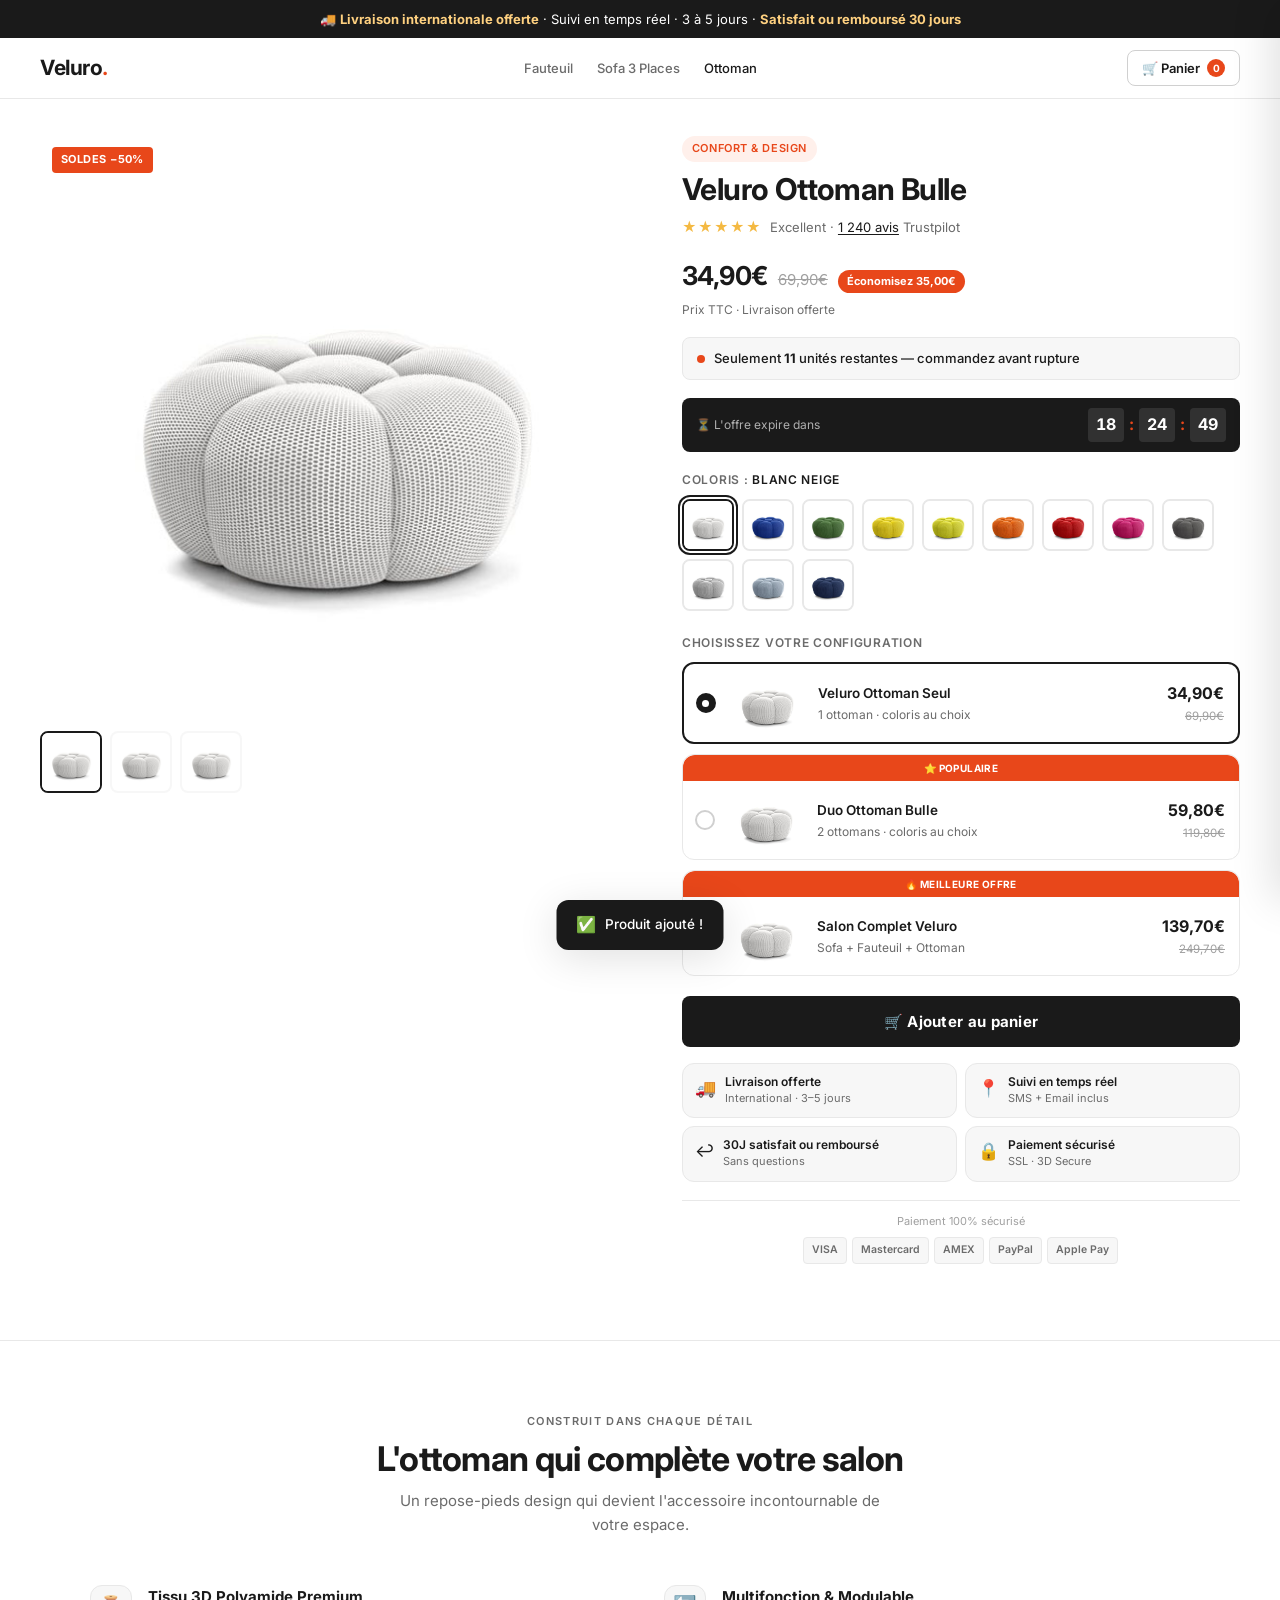
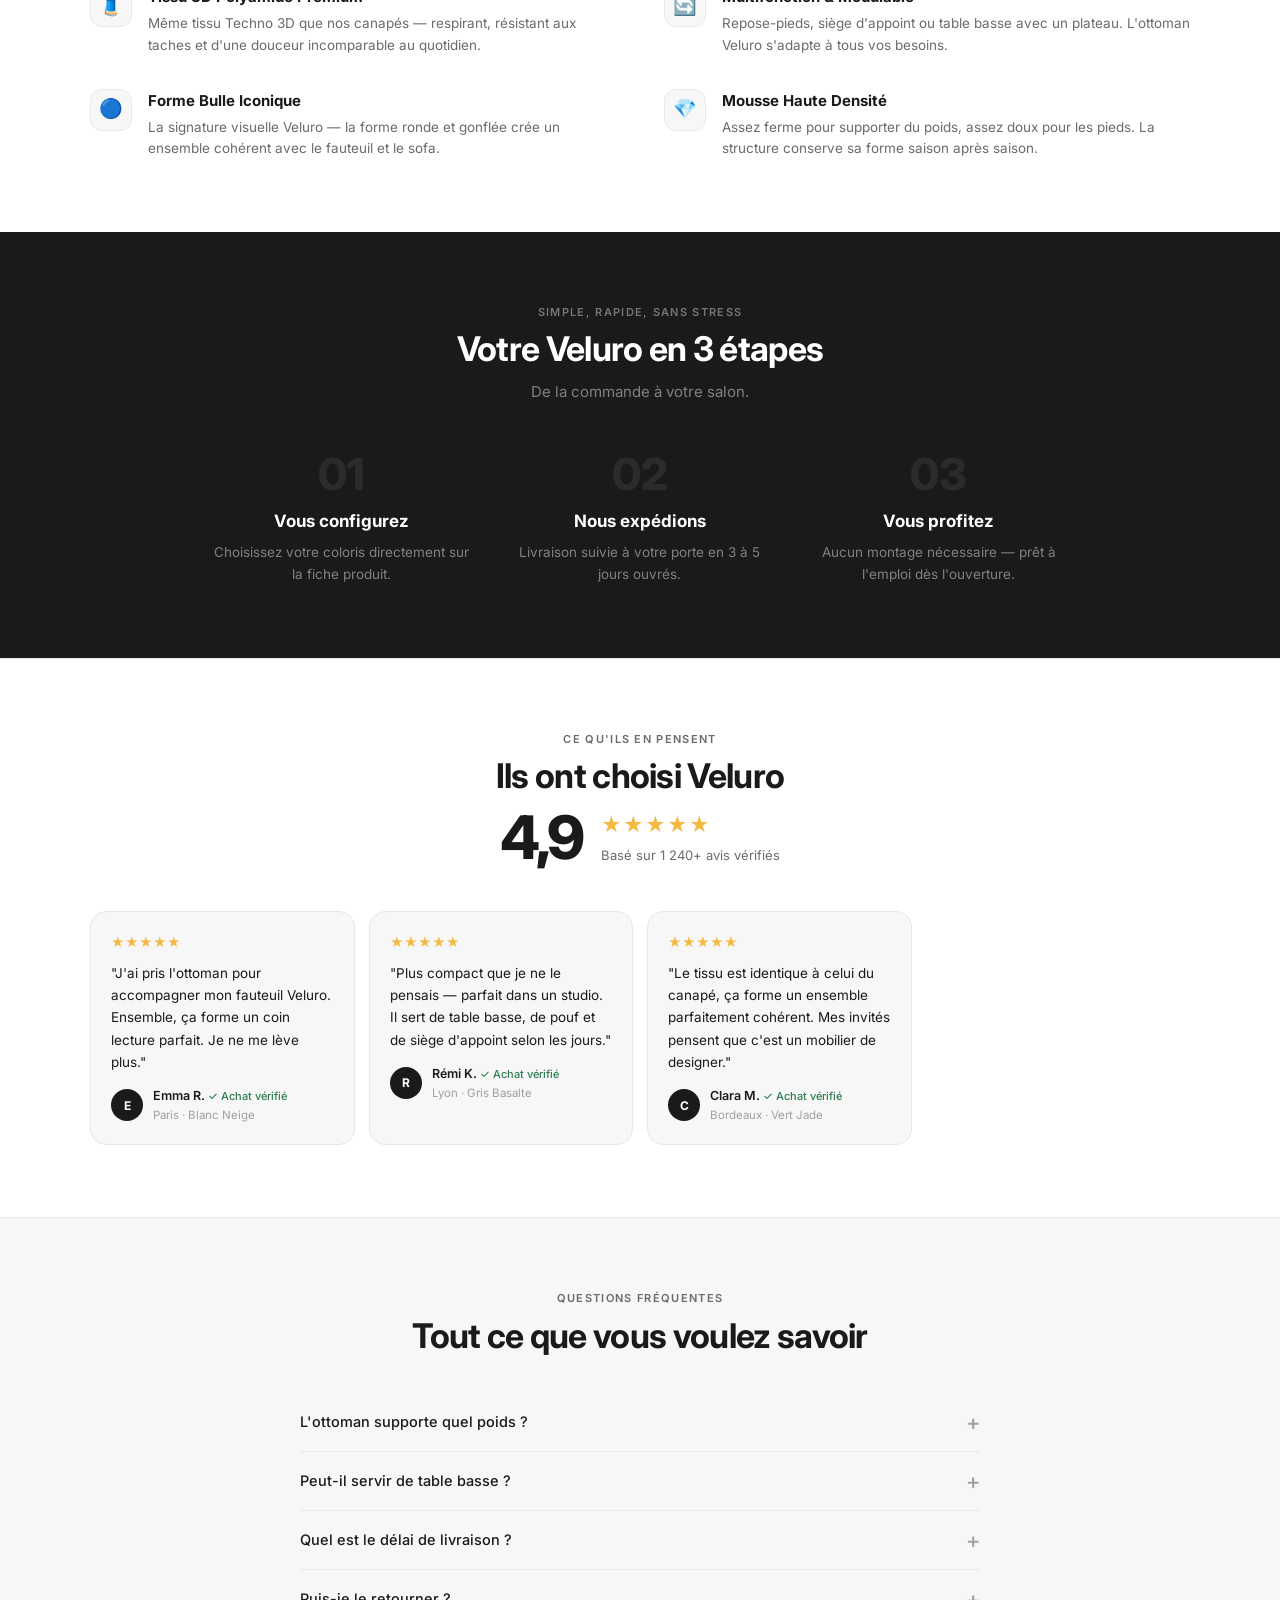
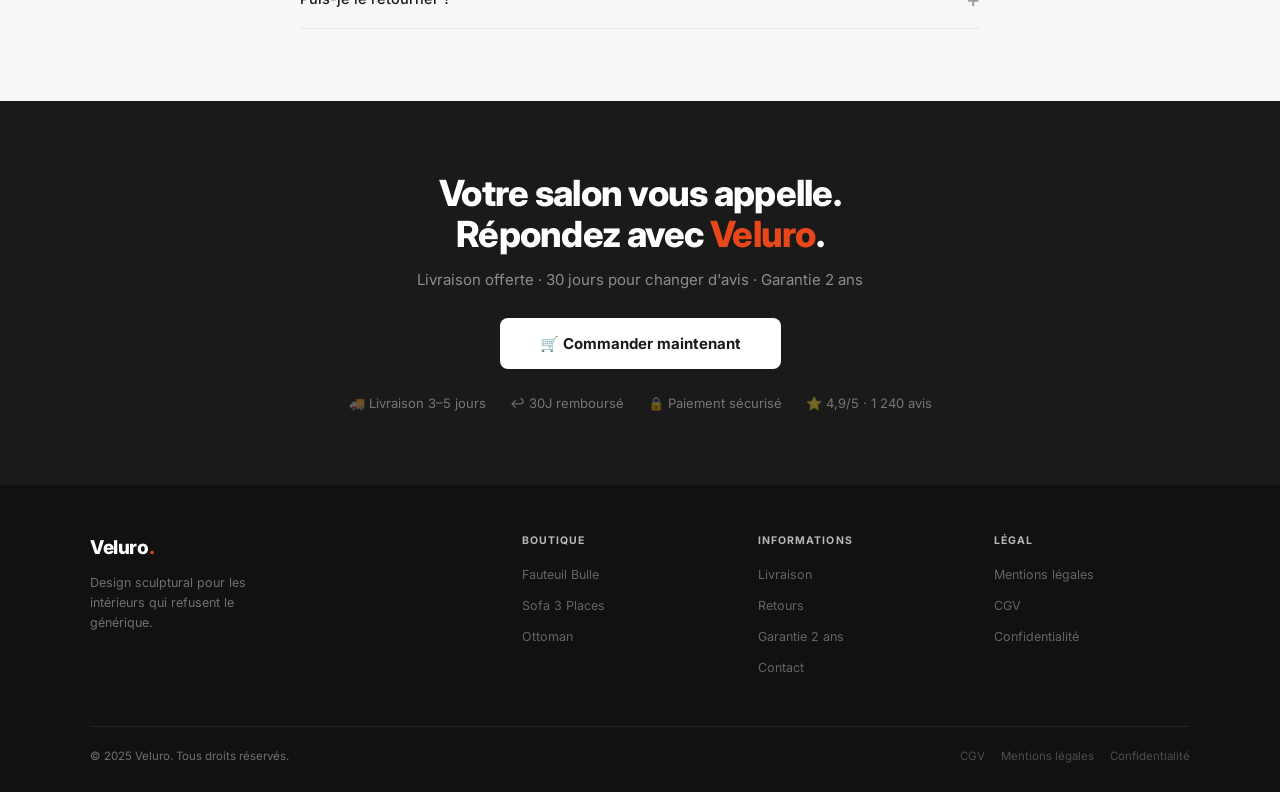
==== commit 5ee0ae0c: "Add files via upload" ====
--- a/ottoman.html
+++ b/ottoman.html
@@ -338,19 +338,19 @@
   {name:'Bleu Ciel',         img:'images/1_7c80a6a8-cdde-428e-afb3-bfc6f76614fe.jpg'},
   {name:'Bleu Nuit',         img:'images/1_f7360738-f595-4acb-a1ee-159885bcfca1.jpg'},
 ];
-const SOFA_COLORIS=[
+const SOFA_COLORIS = [
   {name:'Blanc Ivoire',      img:'images2/1_49313922-ed5e-4e73-9e68-3b0fe6fcdf74.jpg.png'},
-  {name:'Bleu Océan',        img:'images2/1_bc05c986-a6c7-405f-aa86-80f266f40950.webp'},
-  {name:'Vert Sauge',        img:'images2/1_f5d23f63-99ca-42b9-bac4-1383c81ff9be.webp'},
+  {name:'Bleu Océan',      img:'images2/1_bc05c986-a6c7-405f-aa86-80f266f40950.webp'},
+  {name:'Vert Sauge',      img:'images2/1_f5d23f63-99ca-42b9-bac4-1383c81ff9be.webp'},
   {name:'Jaune Soleil',      img:'images2/1_4b6b8c69-e1d4-4be8-8370-123e9b4d06d1.webp'},
-  {name:'Vert Forêt',        img:'images2/1_bb071b89-2f30-43fa-aa7e-bff8f011e011.webp'},
-  {name:'Orange Terracotta', img:'images2/1_af07a365-7c42-4ce0-afa8-84d55a69a443.webp'},
+  {name:'Vert Forêt',      img:'images2/1_bb071b89-2f30-43fa-aa7e-bff8f011e011.webp'},
+  {name:'Orange Terracotta',      img:'images2/1_af07a365-7c42-4ce0-afa8-84d55a69a443.webp'},
   {name:'Rouge Carmin',      img:'images2/1_0f26761f-df87-41ef-bee7-9fa8678b6a15.webp'},
-  {name:'Rose Poudré',       img:'images2/1_9c7dc2fd-b948-492b-98ab-ee91b6d27d5a.webp'},
-  {name:'Gris Anthracite',   img:'images2/1_d407bd07-83a9-4c81-b61f-720d257e7d31.webp'},
-  {name:'Gris Perle',        img:'images2/1_a4562632-6fec-490a-a8c6-cfd45831d5c8.jpg'},
-  {name:'Bleu Ciel',         img:'images2/1_f256d588-dd59-443b-9dc2-0412fb025f70.webp'},
-  {name:'Bleu Nuit',         img:'images2/1_da0a0622-f77d-4e33-89da-018f0370f439.webp'},
+  {name:'Rose Poudré',      img:'images2/1_9c7dc2fd-b948-492b-98ab-ee91b6d27d5a.webp'},
+  {name:'Gris Anthracite',      img:'images2/1_da0a0622-f77d-4e33-89da-018f0370f439.webp'},
+  {name:'Gris Perle',      img:'images2/1_a4562632-6fec-490a-a8c6-cfd45831d5c8.jpg'},
+  {name:'Bleu Ciel',      img:'images2/1_f256d588-dd59-443b-9dc2-0412fb025f70.webp'},
+  {name:'Bleu Nuit',      img:'images2/1_d407bd07-83a9-4c81-b61f-720d257e7d31.webp'},
 ];
 
 const STOCK=[11,9,7,12,8,10,7,11,9,12,8,7];
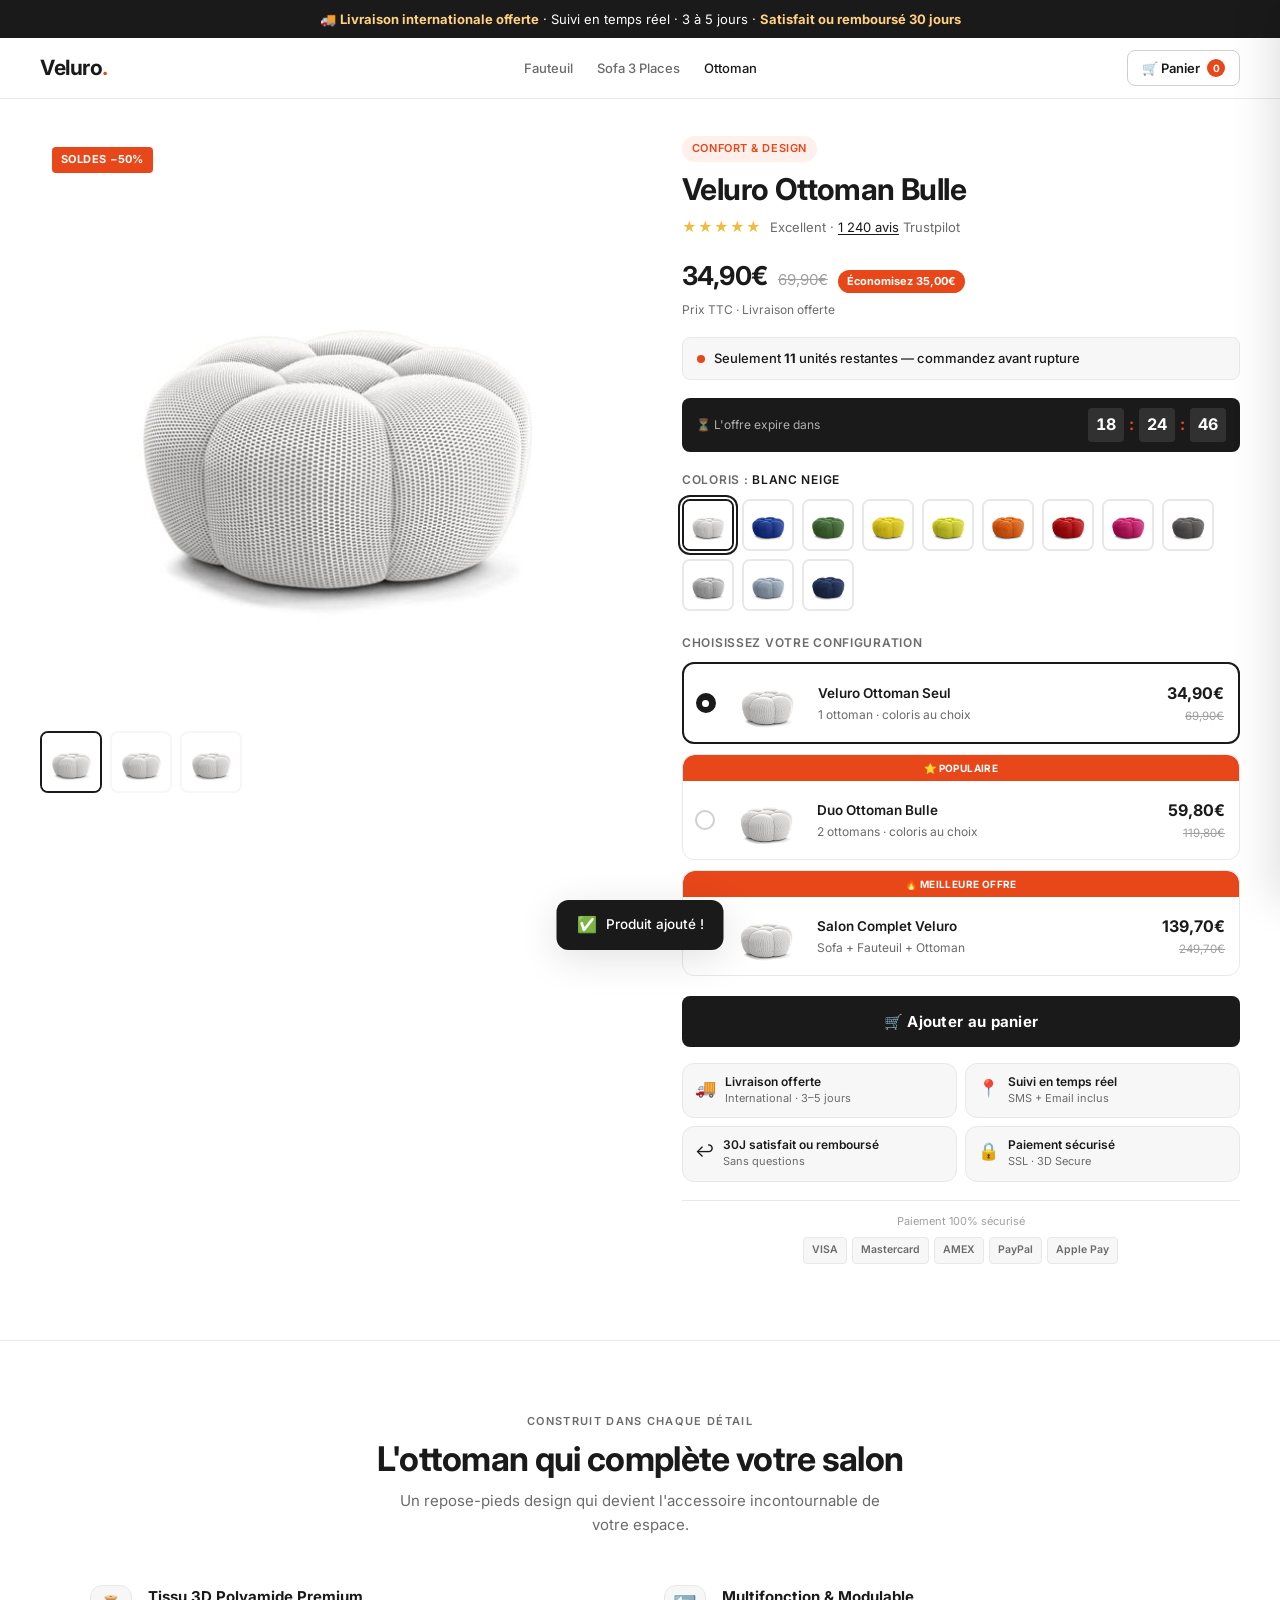
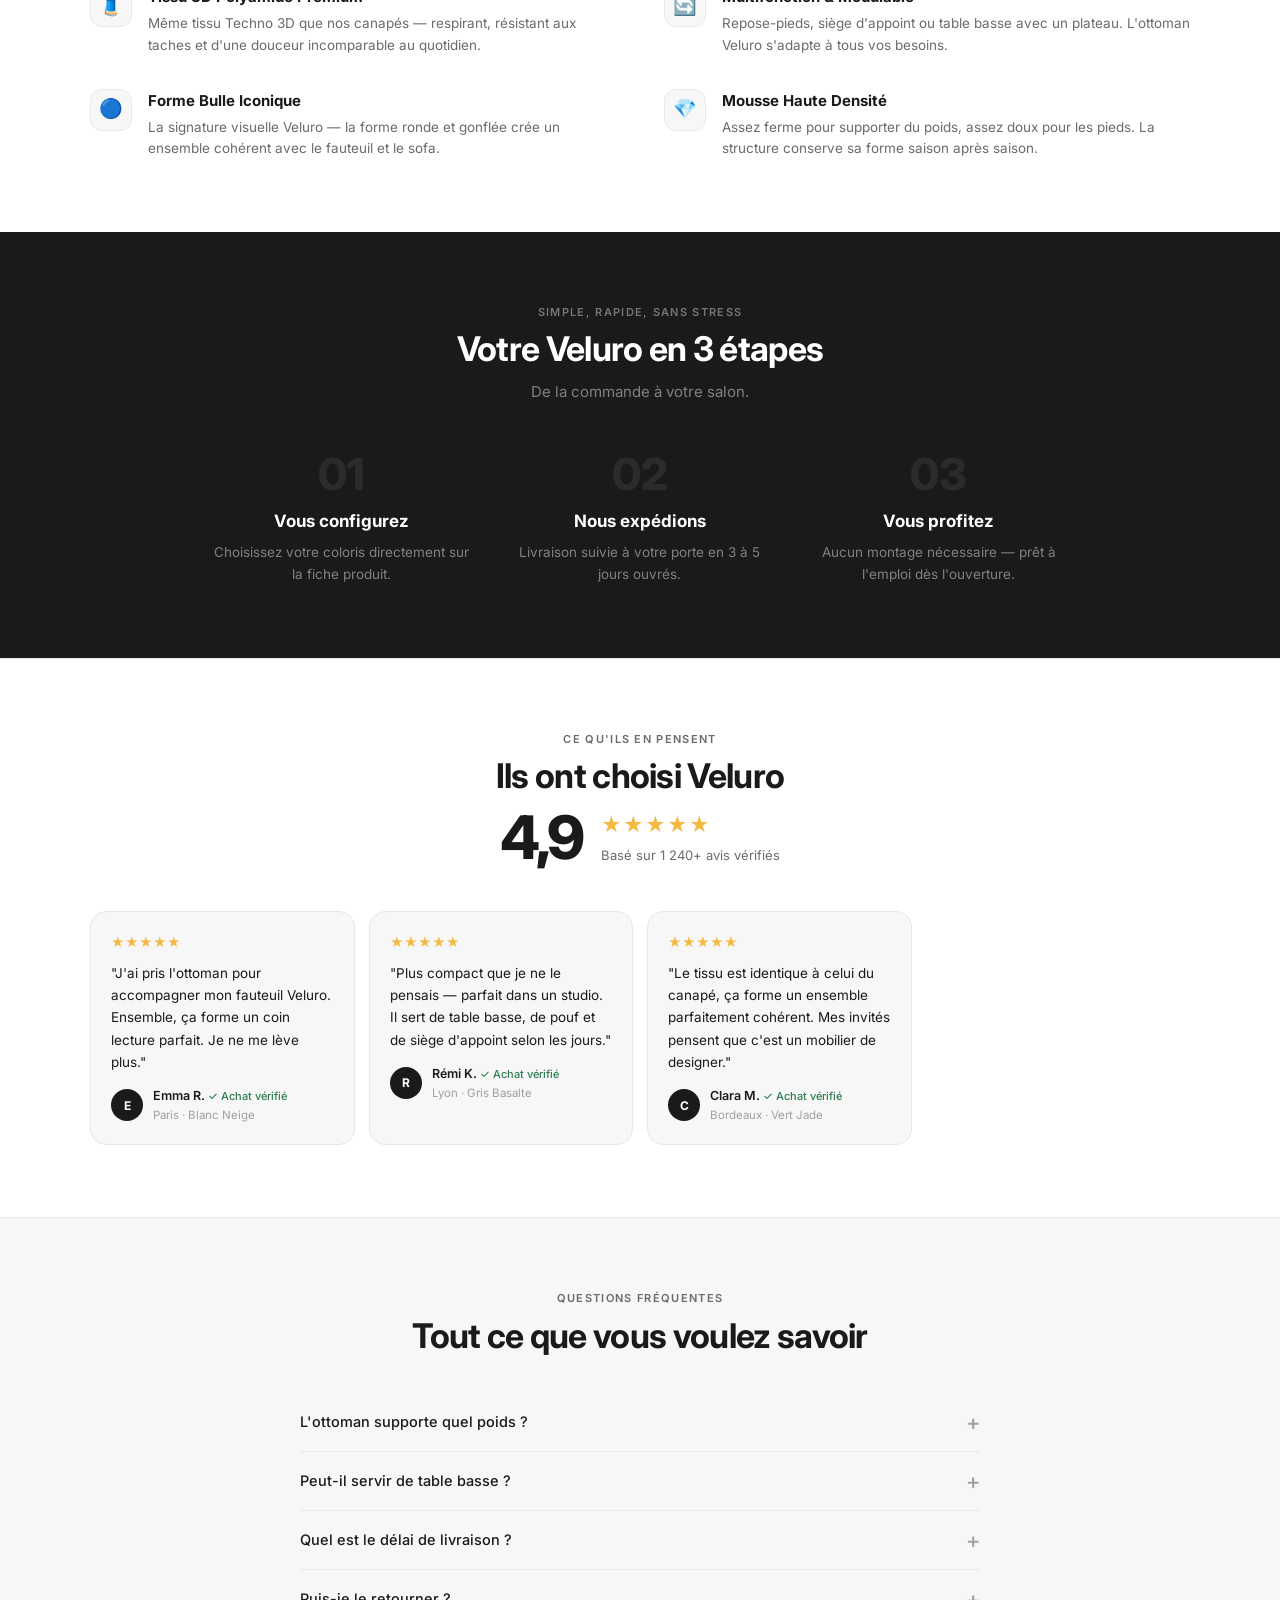
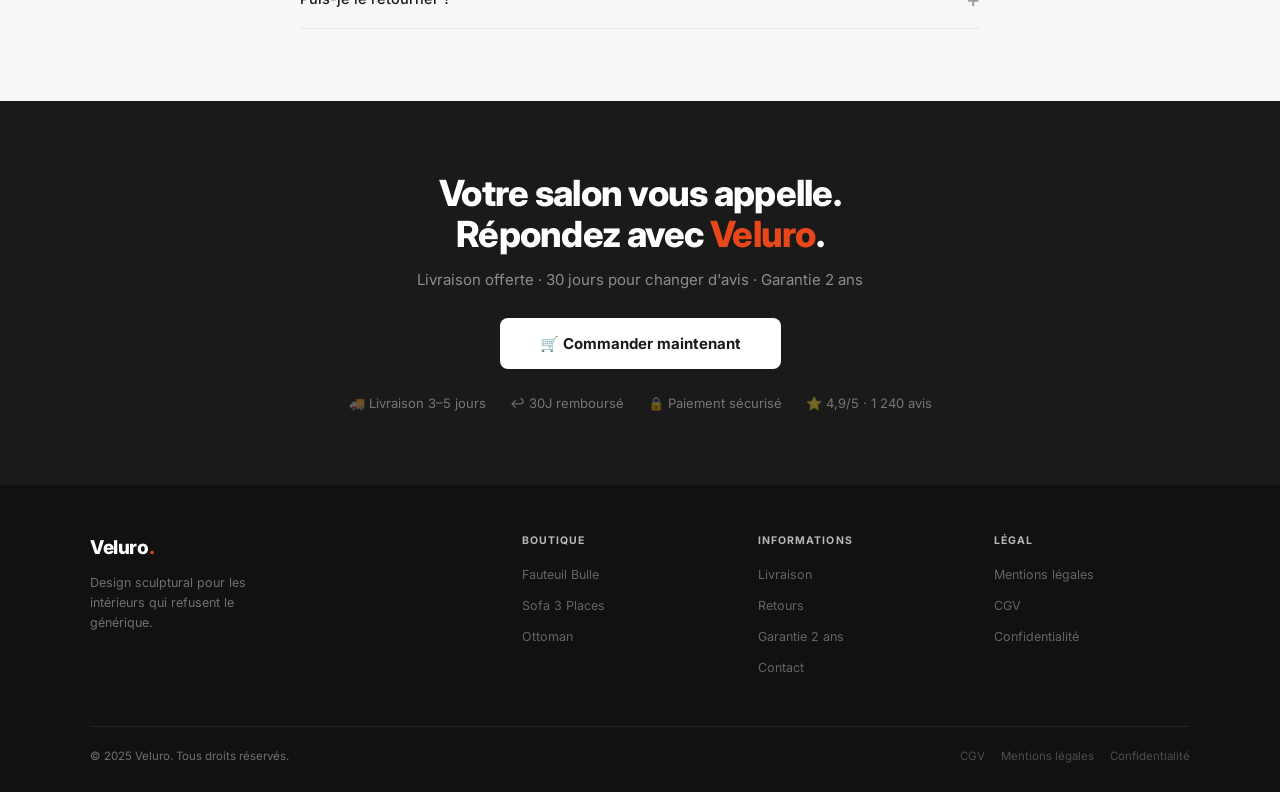
==== commit 50b543ce: "Add files via upload" ====
--- a/ottoman.html
+++ b/ottoman.html
@@ -429,15 +429,15 @@
   if(bundle.qty===1){
     pushToCart('Veluro Ottoman Bulle — '+bundle.name,c.name,bundle.price,c.img,bundle.was);
   } else if(bundle.qty===2){
-    pushToCart('Veluro Ottoman 1',COLORIS[bundleColors[2][1]].name,29.90,COLORIS[bundleColors[2][1]].img,69.90);
-    pushToCart('Veluro Ottoman 2',COLORIS[parseInt(document.getElementById('bcp-2-2').value)||0].name,29.90,COLORIS[parseInt(document.getElementById('bcp-2-2').value)||0].img,69.90);
+    pushToCart('Veluro Ottoman Bulle 1',COLORIS[bundleColors[2][1]].name,29.90,COLORIS[bundleColors[2][1]].img,69.90);
+    pushToCart('Veluro Ottoman Bulle 2',COLORIS[parseInt(document.getElementById('bcp-2-2').value)||0].name,29.90,COLORIS[parseInt(document.getElementById('bcp-2-2').value)||0].img,69.90);
   } else {
     const sofaIdx=parseInt(document.getElementById('bc3-sofa').value)||0;
     const fIdx=parseInt(document.getElementById('bc3-fauteuil').value)||0;
     const oIdx=parseInt(document.getElementById('bc3-ottoman').value)||0;
     pushToCart('Veluro Sofa 3 Places',SOFA_COLORIS[sofaIdx].name,69.90,SOFA_COLORIS[sofaIdx].img,110.00);
     pushToCart('Veluro Fauteuil Bulle',FAUTEUIL_COLORIS[fIdx].name,34.90,FAUTEUIL_COLORIS[fIdx].img,79.90);
-    pushToCart('Veluro Ottoman',COLORIS[oIdx].name,34.90,COLORIS[oIdx].img,69.90);
+    pushToCart('Veluro Ottoman Bulle',COLORIS[oIdx].name,34.90,COLORIS[oIdx].img,69.90);
   }
   showToast('Ajouté au panier !');
   openCart();
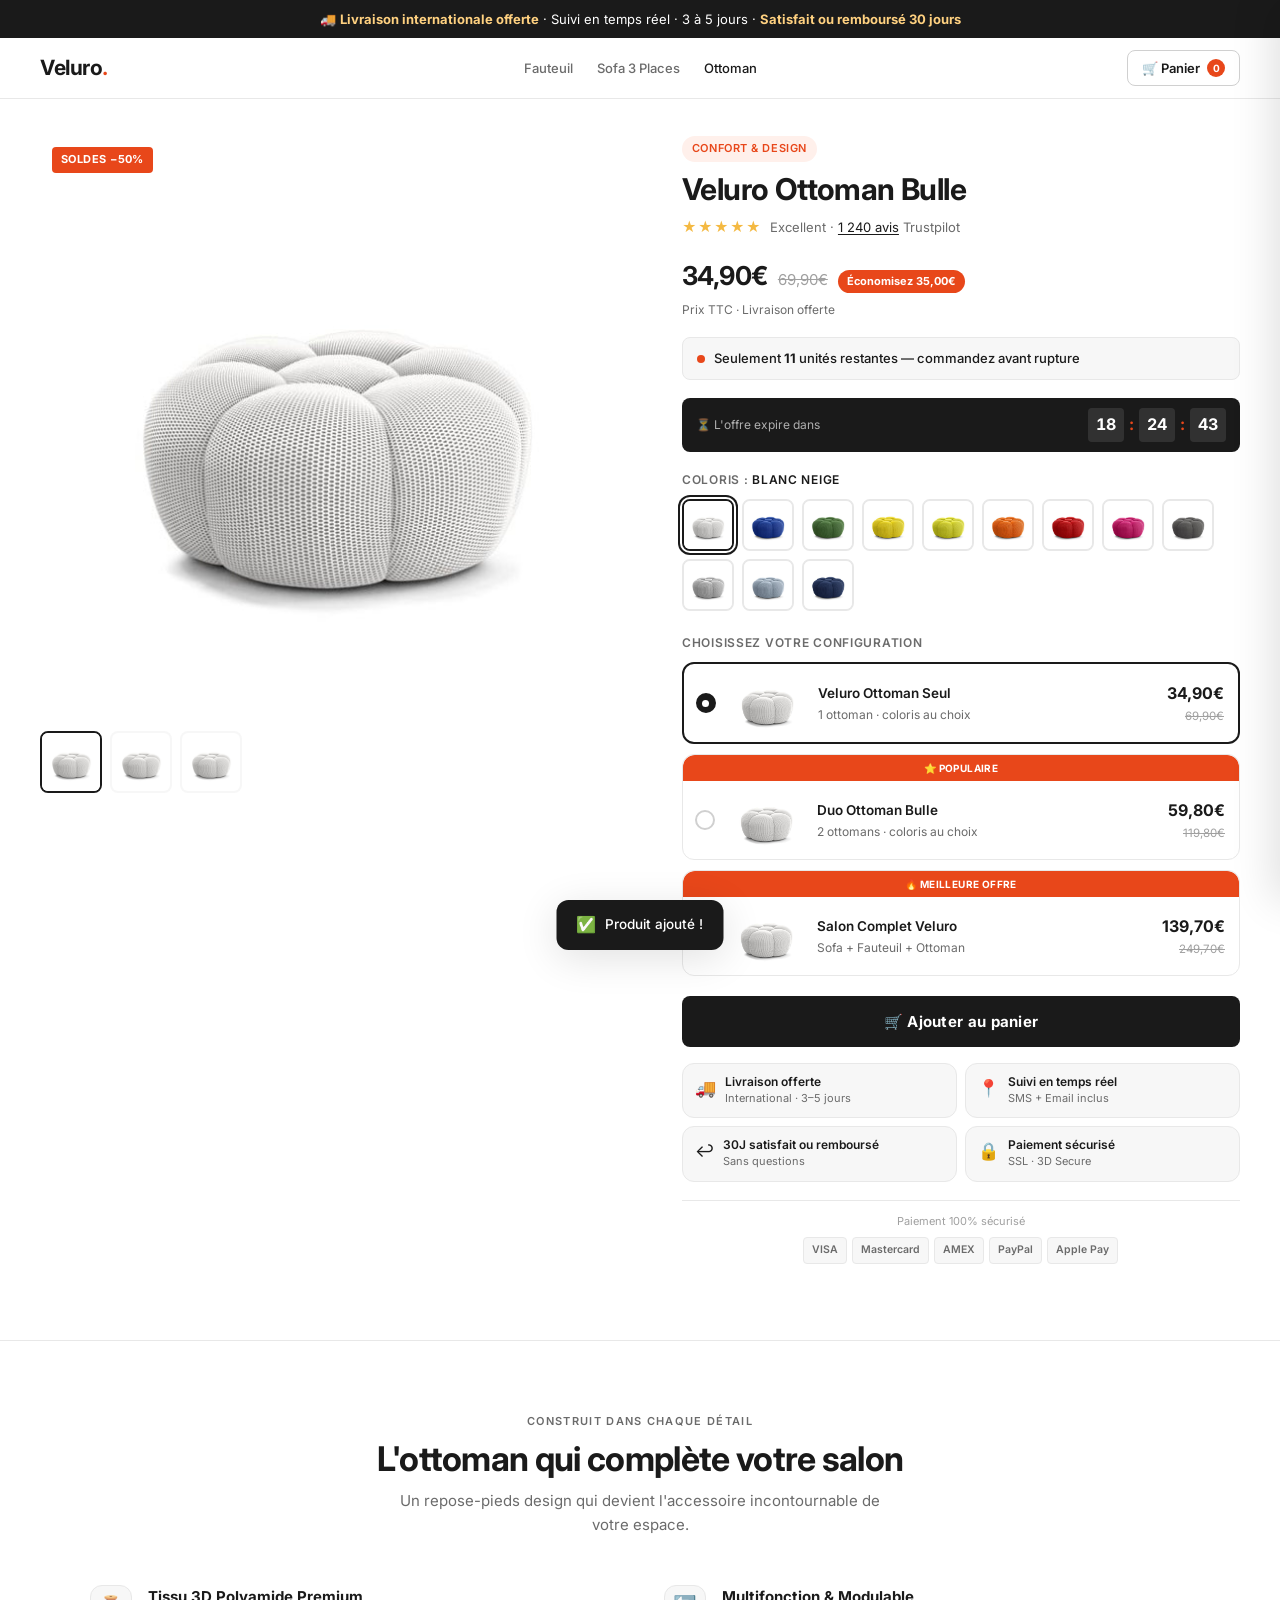
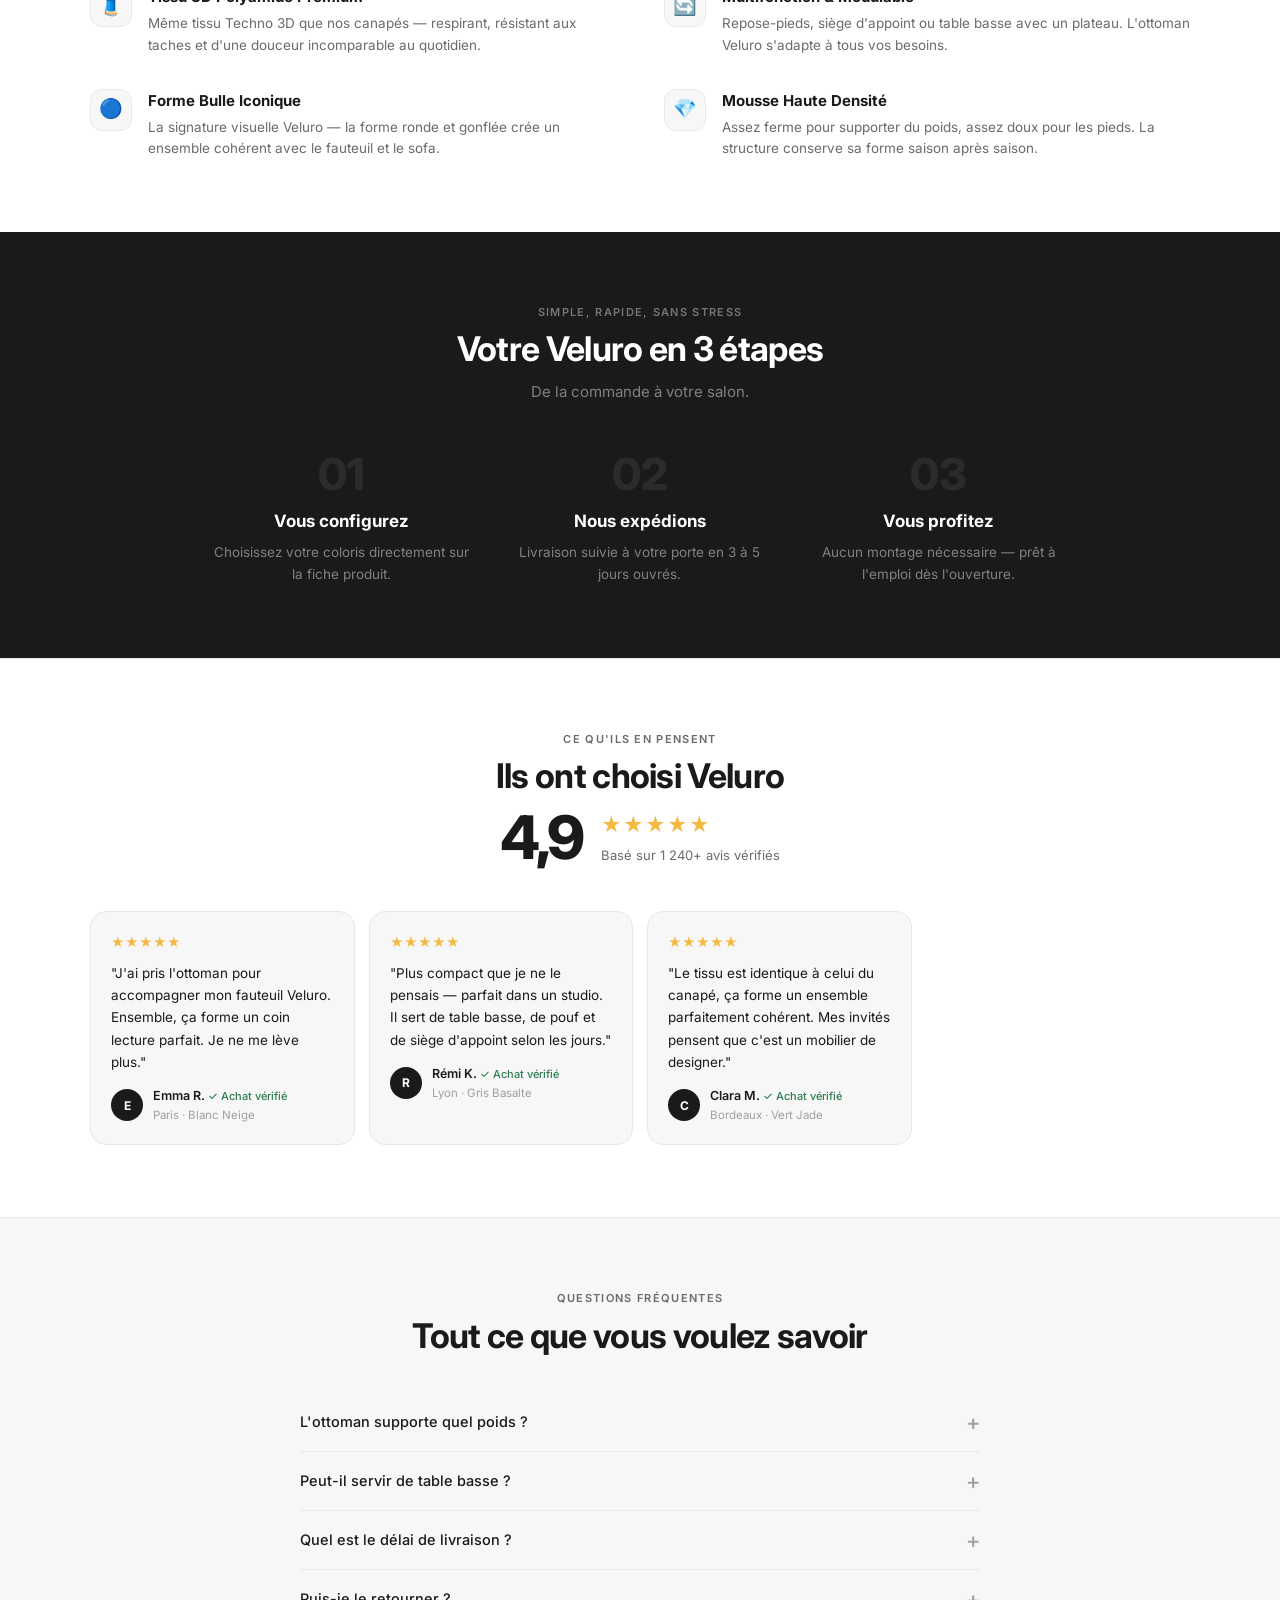
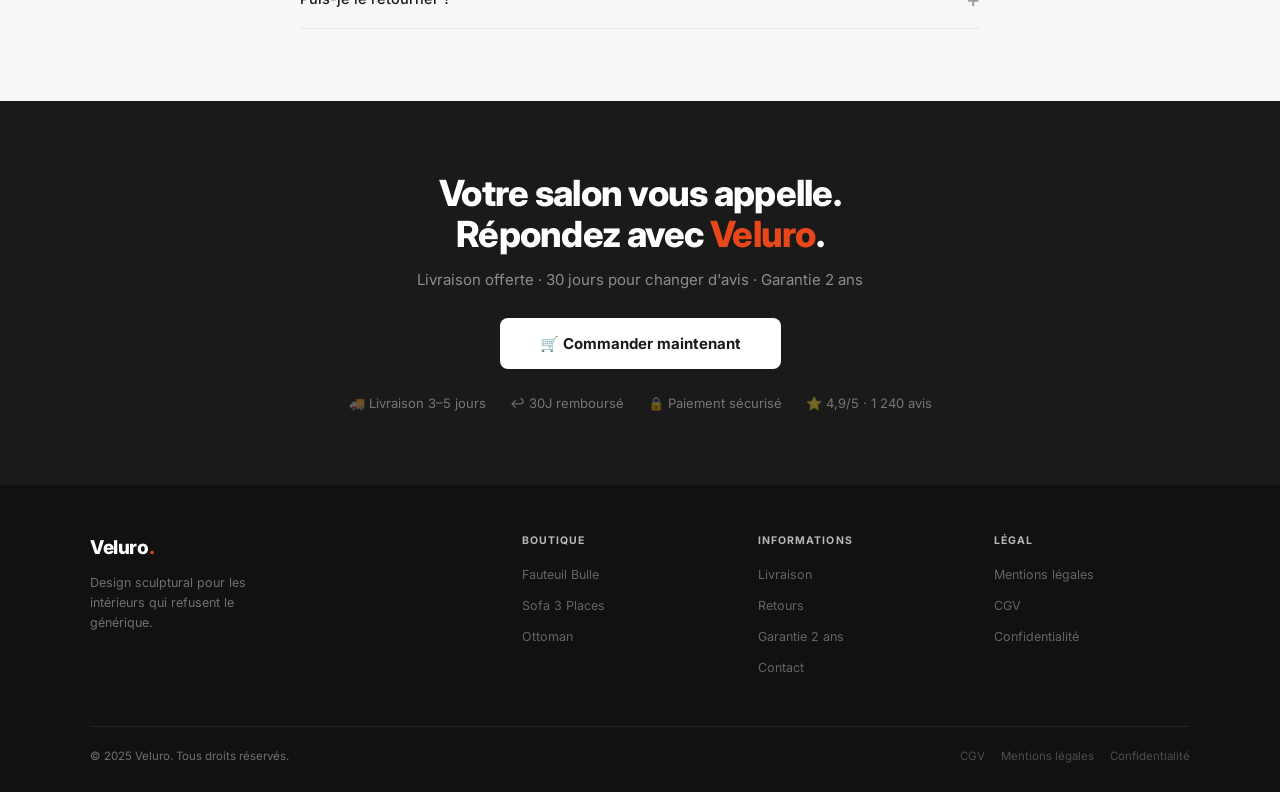
==== commit 699314c5: "Add files via upload" ====
--- a/ottoman.html
+++ b/ottoman.html
@@ -528,18 +528,18 @@
         'Veluro Sofa 3 Places|Gris Perle':         100000000200010,
         'Veluro Sofa 3 Places|Bleu Ciel':          100000000200011,
         'Veluro Sofa 3 Places|Bleu Nuit':          100000000200012,
-        'Veluro Ottoman Bulle|Blanc Neige':         100000000300001,
-        'Veluro Ottoman Bulle|Bleu Cobalt':         100000000300002,
-        'Veluro Ottoman Bulle|Jaune Cèdre':         100000000300003,
-        'Veluro Ottoman Bulle|Vert Topazo':         100000000300004,
-        'Veluro Ottoman Bulle|Orange':              100000000300005,
-        'Veluro Ottoman Bulle|Rouge':               100000000300006,
-        'Veluro Ottoman Bulle|Fuchsia':             100000000300007,
-        'Veluro Ottoman Bulle|Gris Basalte':        100000000300008,
-        'Veluro Ottoman Bulle|Gris':                100000000300009,
-        'Veluro Ottoman Bulle|Bleu Zéphyr':         100000000300010,
-        'Veluro Ottoman Bulle|Aquamarine':          100000000300011,
-        'Veluro Ottoman Bulle|Vert Jade':           100000000300012
+        'Veluro Ottoman Bulle|Blanc Ivoire':       100000000300001,
+        'Veluro Ottoman Bulle|Bleu Océan':          100000000300002,
+        'Veluro Ottoman Bulle|Vert Sauge':          100000000300003,
+        'Veluro Ottoman Bulle|Jaune Soleil':        100000000300004,
+        'Veluro Ottoman Bulle|Vert Forêt':          100000000300005,
+        'Veluro Ottoman Bulle|Orange Terracotta':   100000000300006,
+        'Veluro Ottoman Bulle|Rouge Carmin':        100000000300007,
+        'Veluro Ottoman Bulle|Rose Poudré':         100000000300008,
+        'Veluro Ottoman Bulle|Gris Anthracite':     100000000300009,
+        'Veluro Ottoman Bulle|Gris Perle':          100000000300010,
+        'Veluro Ottoman Bulle|Bleu Ciel':           100000000300011,
+        'Veluro Ottoman Bulle|Bleu Nuit':           100000000300012,
       };
       var PRODUCT_MAP = {
         'Fauteuil Bulle': 100000000000001,
